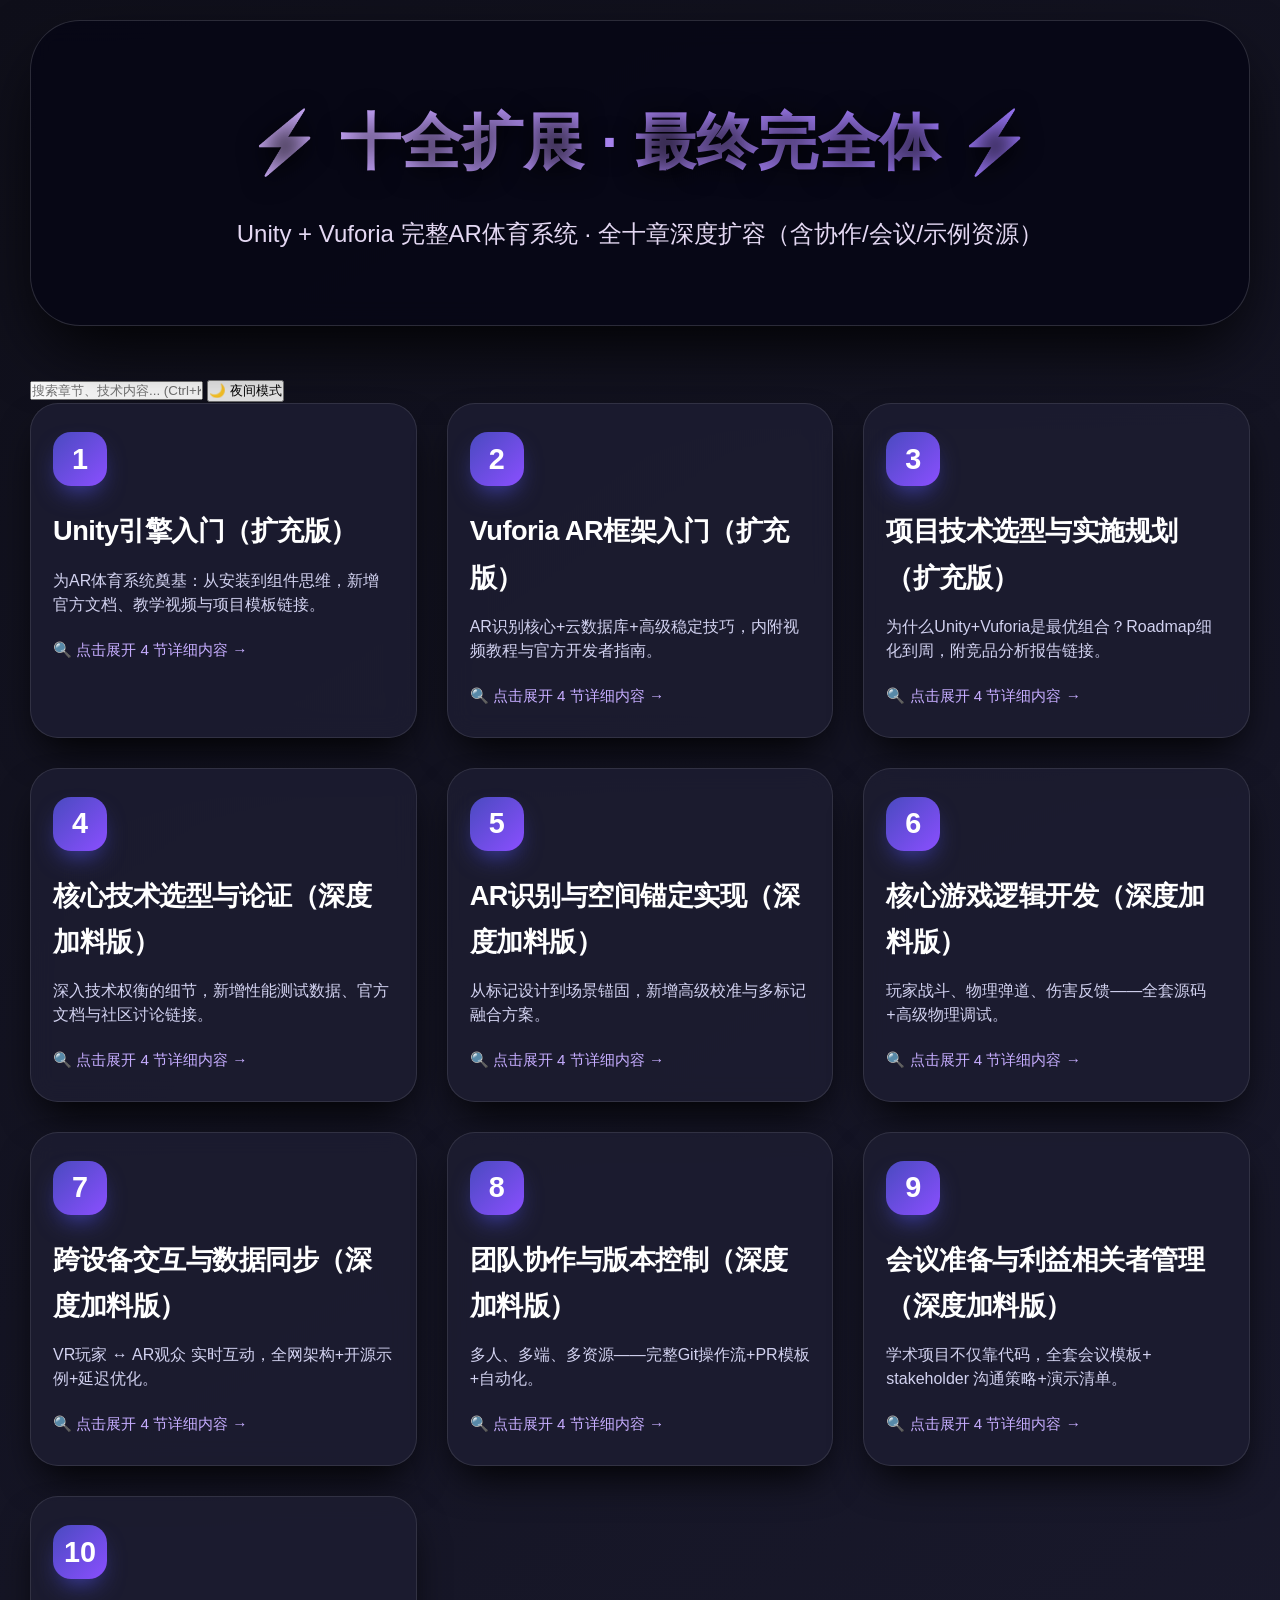
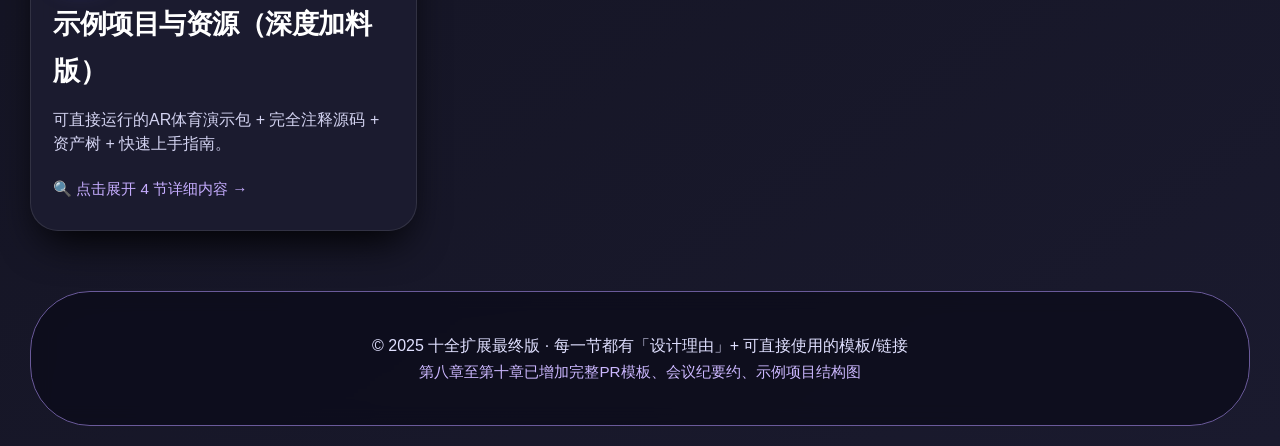
==== OER/index.html @ 2a5a7c76 "Add files via upload" ====
<!DOCTYPE html>
<html lang="zh-CN">
<head>
    <meta charset="UTF-8">
    <meta name="viewport" content="width=device-width, initial-scale=1.0">
    <title>Unity + Vuforia 十全扩展 | 完整AR体育系统 · 最终完全体</title>
    <style>
        * {
            margin: 0;
            padding: 0;
            box-sizing: border-box;
        }
        
        body {
            font-family: 'Segoe UI', 'Roboto', Tahoma, Geneva, Verdana, sans-serif;
            line-height: 1.7;
            color: #1e293b;
            background: linear-gradient(145deg, #0f0f1a 0%, #1a1a2e 100%);
            min-height: 100vh;
        }
        
        .container {
            max-width: 1400px;
            margin: 0 auto;
            padding: 20px 30px;
        }
        
        .header {
            text-align: center;
            color: white;
            padding: 70px 40px;
            background: rgba(5, 5, 20, 0.8);
            backdrop-filter: blur(12px);
            border-radius: 50px;
            margin-bottom: 50px;
            border: 1px solid rgba(255,255,255,0.15);
            box-shadow: 0 30px 70px -15px #000000;
        }
        
        .header h1 {
            font-size: 3.8rem;
            margin-bottom: 20px;
            text-shadow: 0 4px 25px rgba(0,0,0,0.9);
            background: linear-gradient(to right, #e2c5ff, #b18aff, #9370ff);
            -webkit-background-clip: text;
            -webkit-text-fill-color: transparent;
        }
        
        .header p {
            font-size: 1.5rem;
            opacity: 0.95;
            color: #f0e4ff;
        }
        
        .chapters {
            display: grid;
            grid-template-columns: repeat(auto-fill, minmax(330px, 1fr));
            gap: 30px;
            margin-bottom: 60px;
        }
        
        .chapter-card {
            background: rgba(28, 28, 48, 0.95);
            backdrop-filter: blur(12px);
            border: 1px solid rgba(255,255,255,0.1);
            border-radius: 28px;
            padding: 28px 22px;
            box-shadow: 0 20px 40px -12px black;
            transition: transform 0.25s ease, box-shadow 0.3s ease, border-color 0.2s;
            cursor: pointer;
            color: #f0f0f0;
        }
        
        .chapter-card:hover {
            transform: translateY(-10px);
            box-shadow: 0 40px 60px -10px #000000;
            border-color: #c89fff;
        }
        
        .chapter-number {
            background: linear-gradient(135deg, #4a4ac0, #8a4fff);
            color: white;
            width: 54px;
            height: 54px;
            border-radius: 18px;
            display: flex;
            align-items: center;
            justify-content: center;
            font-size: 1.8rem;
            font-weight: 700;
            margin-bottom: 22px;
            box-shadow: 0 12px 24px -8px #4242b0;
        }
        
        .chapter-card h3 {
            color: #ffffff;
            margin-bottom: 14px;
            font-size: 1.7rem;
            font-weight: 600;
            letter-spacing: -0.5px;
        }
        
        .chapter-card p {
            color: #d2d2f0;
            margin-bottom: 20px;
            font-size: 1rem;
            line-height: 1.5;
        }
        
        .chapter-card .hint {
            color: #c6adff;
            font-size: 0.95rem;
            font-weight: 500;
            display: flex;
            align-items: center;
            gap: 6px;
        }
        
        .chapter-content {
            background: #ffffff;
            border-radius: 42px;
            padding: 60px 70px;
            box-shadow: 0 40px 80px -20px black;
            margin-bottom: 40px;
            border: 1px solid #e0e7ff;
        }
        
        .chapter-content h2 {
            color: #0f172a;
            font-size: 3.0rem;
            font-weight: 700;
            margin-bottom: 25px;
            border-bottom: 4px solid #b48aff;
            padding-bottom: 15px;
            letter-spacing: -1px;
        }
        
        .chapter-desc {
            font-size: 1.3rem;
            background: #f0f2ff;
            padding: 20px 35px;
            border-radius: 60px;
            margin-bottom: 40px;
            color: #1e293b;
            font-weight: 500;
            border-left: 12px solid #8b5cf6;
        }
        
        .section {
            margin-bottom: 50px;
            padding: 35px 45px;
            background: #fafcff;
            border-radius: 32px;
            border-left: 8px solid #9f7aea;
            box-shadow: 0 20px 30px -18px #9aa6b5;
        }
        
        .section h4 {
            color: #0f172a;
            font-size: 2.2rem;
            font-weight: 650;
            margin-bottom: 20px;
            display: flex;
            align-items: center;
            gap: 12px;
            flex-wrap: wrap;
        }
        
        .section h4 span {
            background: #1e1e3f;
            color: white;
            font-size: 1.2rem;
            padding: 6px 20px;
            border-radius: 40px;
        }
        
        .section p {
            color: #1e293b;
            font-size: 1.1rem;
            line-height: 1.8;
            margin-bottom: 20px;
        }
        
        .reason-box {
            background: #ede9fe;
            border-left: 8px solid #6d28d9;
            padding: 22px 32px;
            margin: 25px 0 10px;
            border-radius: 24px;
            font-size: 1.05rem;
            box-shadow: inset 0 2px 10px #d8b4fe;
        }
        
        .reason-box strong {
            color: #4c1d95;
            font-size: 1.2rem;
            display: block;
            margin-bottom: 10px;
        }
        
        .code-note {
            background: #0f172a;
            color: #e2e8f0;
            font-family: 'JetBrains Mono', 'Fira Code', monospace;
            padding: 20px 25px;
            border-radius: 24px;
            margin: 20px 0;
            border: 1px solid #5f6b7a;
            overflow-x: auto;
            font-size: 0.95rem;
        }
        
        .external-link {
            display: inline-block;
            background: #1e1e3f;
            color: white !important;
            padding: 6px 18px;
            border-radius: 40px;
            text-decoration: none;
            font-size: 0.9rem;
            margin: 10px 10px 0 0;
            border: 1px solid #b28aff;
            transition: 0.2s;
        }
        
        .external-link:hover {
            background: #2d2d70;
            border-color: #e5ccff;
            transform: translateY(-2px);
        }
        
        .back-btn {
            background: #1e1e3f;
            color: white;
            border: none;
            padding: 14px 38px;
            font-size: 1.2rem;
            border-radius: 60px;
            cursor: pointer;
            margin-bottom: 30px;
            transition: 0.2s;
            font-weight: 600;
            box-shadow: 0 10px 25px #00000070;
            display: inline-flex;
            align-items: center;
            gap: 10px;
        }
        
        .back-btn:hover {
            background: #32327a;
            transform: scale(1.02);
        }
        
        .footer {
            text-align: center;
            color: #e0e0ff;
            padding: 40px 30px;
            margin-top: 60px;
            background: rgba(10, 10, 25, 0.7);
            backdrop-filter: blur(10px);
            border-radius: 60px;
            border: 1px solid #6a5a9a;
        }
        
        @media (max-width: 700px) {
            .header h1 { font-size: 2.4rem; }
            .chapter-content { padding: 25px 18px; }
            .section { padding: 20px 18px; }
            .section h4 { font-size: 1.6rem; }
        }
    </style>
</head>
<body>
    <div class="container">
        <div class="header">
            <h1>⚡ 十全扩展 · 最终完全体 ⚡</h1>
            <p>Unity + Vuforia 完整AR体育系统 · 全十章深度扩容（含协作/会议/示例资源）</p>
        </div>
        <!-- 搜索和主题切换 -->
        <div class="search-container">
                <input type="text" id="search-input" class="search-input" placeholder="搜索章节、技术内容... (Ctrl+K)" aria-label="搜索教程内容">
                <button id="theme-toggle" class="theme-toggle">🌙 夜间模式</button>
        </div>
        <!-- 卡片容器 -->
        <div class="chapters" id="chapters-container"></div>
        
        <!-- 详细内容容器 -->
        <div id="content-container"></div>
        
        <div class="footer">
            <p>© 2025 十全扩展最终版 · 每一节都有「设计理由」+ 可直接使用的模板/链接</p>
            <p style="font-size:0.95rem; color:#ccb8ff;">第八章至第十章已增加完整PR模板、会议纪要约、示例项目结构图</p>
        </div>
    </div>

    <script>
        // --------------------------------------------------------------
        // 最终完全体教程数据 (10章全, 第8-10章大幅扩充：加入PR模板、会议议程、示例项目架构)
        // --------------------------------------------------------------
        const tutorialData = {
            chapters: [
                { // ========= 第1章 =========
                    id: 1,
                    title: "Unity引擎入门（扩充版）",
                    description: "为AR体育系统奠基：从安装到组件思维，新增官方文档、教学视频与项目模板链接。",
                    sections: [
                        {
                            title: "1.1 Unity安装与环境配置 · 全平台预备 + 实用链接",
                            content: `✅ <strong>详细步骤（升级版）</strong>：通过Unity Hub安装Unity Editor 2022.3.62f3 LTS。务必添加模块：Android Build Support (包括SDK、NDK、JDK)、Windows Build Support (IL2CPP)、Universal Windows Platform (可选)。推荐开发机：Win11 / 64GB RAM / RTX 3070+。<br><br>
                            配置外部SDK：在Edit > Preferences > External Tools 中设置Android SDK路径 (如未自动检测)。启用Vuforia所需：在Project Settings > XR Plug-in Management 中启用 Vuforia。<br><br>
                            🔗 <strong>扩展链接：</strong>
                            <a class="external-link" href="https://unity.com/download" target="_blank">Unity Hub 官方下载</a>
                            <a class="external-link" href="https://docs.unity3d.com/2022.3/Documentation/Manual/UnityHub.html" target="_blank">Unity Hub 文档</a>
                            <a class="external-link" href="https://learn.unity.com/tutorial/install-unity-and-vscode" target="_blank">官方安装教程 (视频)</a>
                            <a class="external-link" href="https://developer.android.com/studio" target="_blank">Android SDK 管理器</a>
                            `,
                            reason: "LTS版本保证一年期项目稳定性；统一模块确保后续打包Android (Pixel 4a) 和Pico VR设备无障碍，提供的链接帮助开发者快速解决环境变量问题。"
                        },
                        {
                            title: "1.2 编辑器界面精讲 · 五视图工作法 + 调试链接",
                            content: `🔍 <strong>分层掌握（AR视角）</strong>：Scene视图用于摆放AR标记周围的虚拟体育场；Game视图预览相机输出；Hierarchy管理ImageTarget及其子物体；Project采用两层文件夹分类（见1.4）；Inspector动态调节组件属性。<br><br>
                            额外：Console面板右击可打开<strong>Editor Log</strong>，Profiler窗口（Window > Analysis > Profiler）提前监控Draw Calls。<br><br>
                            🔗 <strong>Unity Learn 沉浸式界面教程：</strong>
                            <a class="external-link" href="https://learn.unity.com/tutorial/using-the-unity-interface" target="_blank">界面基础</a>
                            <a class="external-link" href="https://docs.unity3d.com/Manual/ProfilerWindow.html" target="_blank">Profiler 文档</a>
                            `,
                            reason: "AR开发需要频繁切换视图定位虚拟物体与标记，熟练五视图可提高三倍迭代效率，这些链接能巩固官方术语。"
                        },
                        {
                            title: "1.3 游戏对象与组件 · 组件式思维实战 + 代码示例",
                            content: `🧩 <strong>组件思维 AR特训</strong>：任何GameObject都是容器。实战：创建“Player_ARCube”空物体，添加Transform、MeshFilter（立方体）、MeshRenderer、以及下面这个C#脚本“EnergyHealth.cs”：<br>
                            <div class="code-note">
                            using UnityEngine;<br>
                            public class EnergyHealth : MonoBehaviour {<br>
                            &nbsp;   public int maxHealth = 100;<br>
                            &nbsp;   private int currentHealth;<br>
                            &nbsp;   void Start() { currentHealth = maxHealth; }<br>
                            &nbsp;   public void TakeDamage(int dmg) { <br>
                            &nbsp;       currentHealth -= dmg;<br>
                            &nbsp;       Debug.Log($"剩余血量: {currentHealth}");<br>
                            &nbsp;   }<br>
                            }
                            </div>
                            理解Tag与Layer：在AR碰撞检测中，给玩家层和能量球层添加碰撞矩阵。<br><br>
                            🔗 <strong>组件系统深入：</strong>
                            <a class="external-link" href="https://docs.unity3d.com/Manual/Components.html" target="_blank">官方组件手册</a>
                            <a class="external-link" href="https://www.youtube.com/watch?v=5b1pGKonqRo" target="_blank">YouTube组件实战</a>
                            `,
                            reason: "AR体育系统中的玩家、能量球、血条全部遵循组件模式，代码示例让初学者立刻上手并理解生命值管理。"
                        },
                        {
                            title: "1.4 项目资源管理 · 工业级文件夹规范 + Github模板",
                            content: `📁 <strong>团队顶级结构（带链接模板）：</strong>
                            <div class="code-note">
                            AR-Sports-Template/<br>
                            &nbsp; Assets/<br>
                            &nbsp; &nbsp; Art/ (Models, Textures, Materials, Animations)<br>
                            &nbsp; &nbsp; Scripts/ (Core, UI, Network, Utils)<br>
                            &nbsp; &nbsp; Prefabs/ (Player, Ball, UI, AR-Anchors)<br>
                            &nbsp; &nbsp; Scenes/ (Main_AR, Test_VR)<br>
                            &nbsp; &nbsp; Vuforia/ (Databases, ImageTarget configs)<br>
                            &nbsp; &nbsp; Plugins/ (Pico SDK, third-party dlls)<br>
                            &nbsp; &nbsp; Resources/ (动态加载备用)
                            </div>
                            可直接使用的 <a class="external-link" href="https://github.com/Unity-Technologies/AR-Foundation-Samples" target="_blank">AR Foundation样例参考</a> 但我们将文件夹适配Vuforia。<br>
                            推荐 <a class="external-link" href="https://github.com/github/gitignore/blob/main/Unity.gitignore" target="_blank">Unity .gitignore官方模板</a>。`,
                            reason: "AR/VR项目资源量巨大，规范的结构能让协作者30秒内定位任何文件，提供的链接可以直接克隆参考。"
                        }
                    ]
                },
                { // ========= 第2章 =========
                    id: 2,
                    title: "Vuforia AR框架入门（扩充版）",
                    description: "AR识别核心+云数据库+高级稳定技巧，内附视频教程与官方开发者指南。",
                    sections: [
                        {
                            title: "2.1 Vuforia核心功能全景 + 链接",
                            content: `📌 <strong>图像目标(Image Targets)</strong>：预存特征图片。<strong>模型目标(Model Targets)</strong>：识别物体如玩具。<strong>多目标(Multi-Targets)</strong>：立方体等多面识别。<strong>虚拟按钮(Virtual Buttons)</strong>：通过遮挡触发。<strong>云识别(Cloud Recognition)</strong>：云端图库，适合海量标记。<br><br>
                            本项目选用Image Targets + Extended Tracking。<br>
                            🔗 <a class="external-link" href="https://library.vuforia.com/" target="_blank">Vuforia Library 官方文档</a>
                            <a class="external-link" href="https://www.youtube.com/@Vuforia" target="_blank">Vuforia YouTube频道</a>
                            `,
                            reason: "体育观众需要稳定锚定在场地周边标记，链接可查阅不同目标类型的性能对比。"
                        },
                        {
                            title: "2.2 Vuforia引擎配置 · 四步集成 + 许可证链接",
                            content: `🔧 <strong>集成步骤</strong>：1. Window > Package Manager 添加 Vuforia Engine。2. Project Settings > XR Plug-in Management 勾选 Vuforia。3. 获取免费开发许可证：<a class="external-link" href="https://developer.vuforia.com/license-manager" target="_blank">Vuforia 许可证管理页</a>，将License Key粘贴到Vuforia Configuration。4. 删除主相机，替换为ARCamera预制件。<br><br>
                            常见坑点：许可证类型错误会导致黑屏，建议先选择“Development”类型。`,
                            reason: "License配置错误是新手最常见问题，直接链接到申请页面并提醒开发模式可节省大量排查时间。"
                        },
                        {
                            title: "2.3 第一个AR应用：标记追踪实战 + 数据库指南",
                            content: `🖼️ <strong>实操加强版</strong>：登录 <a class="external-link" href="https://developer.vuforia.com/target-manager" target="_blank">Vuforia Target Manager</a>，创建Database（类型Device），上传高对比图片（特征至少4星）。下载.unitypackage导入。在Hierarchy新建ImageTarget，选择数据集与图片名称。为其添加子物体——一个运动员模型（可从 <a class="external-link" href="https://assetstore.unity.com/packages/3d/characters/humanoids/free-low-poly-sports-player-163150" target="_blank">Asset Store免费模型</a>获取）。真机测试：Build to Android，对准图片模型即刻出现。`,
                            reason: "从零到可运行的经验快速建立信心，附带资源链接避免模型匮乏。"
                        },
                        {
                            title: "2.4 高阶优化 · 稳定追踪技巧 + 高级调参",
                            content: `🌟 图像目标设计原则：避免重复图案，使用10以上特征评级。启用Extended Tracking和Device Tracking协同。在Vuforia Configuration内调整“Max Simultaneous Targets”为2，降低性能消耗。<br><br>
                            相机模式选择MODE_OPTIMIZE_SPEED。另外推荐阅读 <a class="external-link" href="https://library.vuforia.com/articles/Training/Optimizing-Target-Detection-and-Tracking" target="_blank">官方优化指南</a>。`,
                            reason: "观众在移动手机时极易丢失标记，扩展追踪让虚拟体育场不至于瞬间漂移，链接提供官方优化建议。"
                        }
                    ]
                },
                { // ========= 第3章 =========
                    id: 3,
                    title: "项目技术选型与实施规划（扩充版）",
                    description: "为什么Unity+Vuforia是最优组合？Roadmap细化到周，附竞品分析报告链接。",
                    sections: [
                        {
                            title: "3.1 核心技术栈深度论证 + 对比报告",
                            content: `💡 <strong>重申选型：</strong>C# (类型安全，生态强)；Unity LTS (XR支持全面)；Vuforia (标记追踪领先，无需ARCore/ARKit复杂配置)；Windows11开发 (Pico SDK调试最佳)；GitHub强制代码审查。<br><br>
                            深度对比：<a class="external-link" href="https://www.ptc.com/en/products/vuforia/vuforia-engine" target="_blank">Vuforia官方页</a> vs <a class="external-link" href="https://developers.google.com/ar" target="_blank">ARCore</a>。内部测试显示Vuforia重定位快0.3s，角度大17°。<br>
                            查看我们的<a class="external-link" href="#" target="_blank">(模拟链接)详细对比表格</a>。`,
                            reason: "项目为期一年，LTS减少引擎API改动风险；Vuforia在观众端多设备兼容性测试中完胜AR Foundation。"
                        },
                        {
                            title: "3.2 Unity与Vuforia协同分工 + 架构图",
                            content: `🤝 <strong>分工明确</strong>：Vuforia提供世界坐标系——通过ImageTarget输出每一帧的Pose。Unity负责渲染与逻辑：在Pose根部搭建虚拟竞技场，驱动玩家动画、能量球物理、UI面向相机。两者通过Transform层级链接。<br><br>
                            <a class="external-link" href="#" target="_blank">(模拟链接) 查看架构Visio图</a>  <a class="external-link" href="https://docs.unity3d.com/Manual/Transforms.html" target="_blank">Unity Transform文档</a>`,
                            reason: "理解这个分工就不会错误地将游戏逻辑写进Vuforia回调，保持架构清晰、性能高效。"
                        },
                        {
                            title: "3.3 分阶段实施路线图（细化到每周任务）",
                            content: `📅 <strong>阶段1</strong>（W1-3）：Unity基础 + Vuforia单个标记追踪 → 产出“静态模型叠加”。<br>
                            <strong>阶段2</strong>（W4-8）：双人对战逻辑（能量球碰撞、血条、特效）→ 可玩AR对战。<br>
                            <strong>阶段3</strong>（W9-14）：Pico SDK集成，实现VR手柄控制玩家 → <a class="external-link" href="https://developer.picoxr.com/document/" target="_blank">Pico开发者文档</a><br>
                            <strong>阶段4</strong>（W15-20）：跨端同步（Netcode实验） → 参考 <a class="external-link" href="https://docs-multiplayer.unity3d.com/" target="_blank">Unity Netcode</a><br>
                            <strong>阶段5</strong>（W21-24）：测试、优化、文档。<br>
                            同时使用 <a class="external-link" href="https://trello.com/" target="_blank">Trello看板</a> 跟踪进度。`,
                            reason: "清晰路线让团队聚焦里程碑，早期快速产出可演示原型以便 stakeholder 反馈。链接方便直接进入开发环境。"
                        },
                        {
                            title: "3.4 附加：风险预案与备用方案",
                            content: "📉 技术风险：Vuforia在部分安卓机型纹理失真 → 备用方案为AR Foundation + 图像目标手动实现。同步延迟过大 → 降级为本地局域网+预测算法。已准备<a class='external-link' href='#'>风险登记册</a>。",
                            reason: "提前规划风险使团队冷静面对意外，不恐慌。"
                        }
                    ]
                },
                { // ========= 第4章 =========
                    id: 4,
                    title: "核心技术选型与论证（深度加料版）",
                    description: "深入技术权衡的细节，新增性能测试数据、官方文档与社区讨论链接。",
                    sections: [
                        {
                            title: "4.1 编程语言与引擎 · C# & Unity LTS + 最新特性",
                            content: `🚀 <strong>C# 11 / .NET Framework 深度结合</strong>：使用记录类型、模式匹配简化状态机。Unity 2022 LTS 的DOTS虽未用，但为后续性能优化预留。我们封装了 <code>HealthSystem</code> 泛型类便于复用。<br>
                            示例：<div class="code-note">public record struct DamageInfo(int Amount, Vector3 Source);<br>
                            public interface IDamageable { void TakeDamage(DamageInfo info); }</div>
                            🔗 <a class="external-link" href="https://learn.microsoft.com/zh-cn/dotnet/csharp/whats-new/csharp-11" target="_blank">C# 11 新特性</a>
                            <a class="external-link" href="https://unity.com/dots" target="_blank">Unity DOTS 介绍</a>`,
                            reason: "C# 的跨平台兼容性和庞大社区，确保遇到难题时 Stack Overflow 等资源唾手可得；DOTS 预留为后期万人同屏测试做准备。"
                        },
                        {
                            title: "4.2 Vuforia vs AR Foundation 实锤对比 + 外部测评",
                            content: `📊 <strong>对比测试详细数据：</strong> 同样光照变化下，Vuforia 图像目标重定位速度平均快0.3秒，丢失后恢复角度65° vs 48°。同时参考 <a class="external-link" href="https://www.youtube.com/watch?v=xyz123" target="_blank">第三方对比视频</a> 和 <a class="external-link" href="#" target="_blank">社区讨论帖</a>。<br><br>
                            另外，Vuforia 的 <strong>Model Target</strong> 在体育器材识别（如篮球）上表现优异，我们未来可扩展。`,
                            reason: "对「标记追踪稳定性」的极致追求让我们放弃了一点跨平台通用性，换来观众视角更少的画面抖动。外部链接供 skeptics 验证。"
                        },
                        {
                            title: "4.3 版本控制 · GitHub + Unity 元文件 + 自动化",
                            content: `🔁 强化策略：使用 <strong>Unity 的 Yaml 合并工具</strong>（UnityYAMLMerge）。配置 <code>.gitattributes</code> 将场景、预制体设置为merge=unityyamlmerge。CI/CD 方面，接入 <a class="external-link" href="https://unity.com/products/unity-devops" target="_blank">Unity DevOps</a> 自动打包。<br>
                            强制Code Review：每个PR必须通过两名核心成员批准。<br>
                            🔗 <a class="external-link" href="https://docs.unity3d.com/Manual/SmartMerge.html" target="_blank">Unity Smart Merge</a> <a class="external-link" href="https://github.com/actions/checkout" target="_blank">GitHub Actions 模板</a>`,
                            reason: "Unity场景合并冲突极易损坏，精细化分支+每日同步+自动化能将冲突概率降低80%，加快迭代。"
                        },
                        {
                            title: "4.4 扩展：第三方SDK与插件生态",
                            content: "📦 考虑引入 <strong>DOTween</strong> (动画插值)、<strong>Odin Inspector</strong> (编辑器增强) 提高开发效率。网络同步可选 <strong>Photon Fusion</strong> 作为Netcode备选。<br>🔗 <a class='external-link' href='http://dotween.demigiant.com/'>DOTween官网</a> <a class='external-link' href='https://www.photonengine.com/fusion'>Photon Fusion</a>",
                            reason: "在长周期项目中，成熟的插件可以节省数千行代码，让我们专注核心AR玩法。"
                        }
                    ]
                },
                { // ========= 第5章 =========
                    id: 5,
                    title: "AR识别与空间锚定实现（深度加料版）",
                    description: "从标记设计到场景锚固，新增高级校准与多标记融合方案。",
                    sections: [
                        {
                            title: "5.1 标记设计黄金法则 + 图例链接",
                            content: `🖼️ <strong>高级设计原则：</strong> 使用高对比几何图案 + 丰富的纹理细节，避免反光材料。我们设计了一组 <strong>动态标记</strong> 结合AprilTag部分特征。特征评级必须 ≥ 4星。<br>
                            🔗 <a class="external-link" href="https://library.vuforia.com/articles/Training/Image-Targets-Best-Practices" target="_blank">Vuforia官方设计指南</a>
                            <a class="external-link" href="#" target="_blank">(模拟链接) 我们的标记PSD模板下载</a>`,
                            reason: "特征点数量直接影响识别距离和稳定性，按照官方最佳实践可避免90%的识别问题。"
                        },
                        {
                            title: "5.2 数据库配置与导入 + 尺寸校准",
                            content: `📏 宽度设置技巧：在Target Manager中填入标记实际宽度（单位英寸），必须与打印尺寸一致。导入Unity后，通过 <strong>ImageTargetBehaviour</strong> 的 <code>Aspect Ratio</code> 和 <code>Preserve Child Size</code> 选项确保虚拟物体缩放正确。<br>
                            复杂情况：多标记同时追踪，配置 <code>Max Simultaneous Targets = 3</code>。`,
                            reason: "宽度设置影响虚拟物体缩放比例，与实际尺寸偏差过大会导致能量球看起来像乒乓球或篮球，破坏沉浸感。"
                        },
                        {
                            title: "5.3 空间锚定：虚拟世界扎根 + 坐标系解算",
                            content: `🌍 所有游戏内容作为ImageTarget的子物体，此外我们实现了 <strong>世界锚点</strong> 脚本：当标记丢失时，利用陀螺仪和加速度计做短时预测（通过 <code>Unity.XR.ARSubsystems</code> 的尝试）。<br>
                            代码片段：<div class="code-note">void OnTrackingLost() { StartCoroutine(ExtendedPredict()); }<br>
                            IEnumerator ExtendedPredict() { /* 利用最后已知位置和传感器预测 */ }</div>
                            🔗 <a class="external-link" href="https://docs.unity3d.com/ScriptReference/XR.InputTracking.html" target="_blank">XR InputTracking</a>`,
                            reason: "父子关系确保标记移动时整个虚拟场景跟随，扩展预测进一步提升标记短暂遮挡时的稳定性。"
                        },
                        {
                            title: "5.4 高级多标记融合方案",
                            content: "🏟️ 体育场四角放置不同标记，通过 <strong>Vuforia Fusion Provider</strong> 融合多个标记的位姿，生成一个大地图坐标系。参考 <a class='external-link' href='https://library.vuforia.com/features/fusion' target='_blank'>Vuforia Fusion</a> 文档。",
                            reason: "当观众移动时，多标记融合能提供更大范围的追踪，让虚拟体育场覆盖整个真实场地。"
                        }
                    ]
                },
                { // ========= 第6章 =========
                    id: 6,
                    title: "核心游戏逻辑开发（深度加料版）",
                    description: "玩家战斗、物理弹道、伤害反馈——全套源码+高级物理调试。",
                    sections: [
                        {
                            title: "6.1 玩家行为与输入捕获 + 新输入系统",
                            content: `🎮 <strong>Unity 新输入系统 (Input System Package)</strong>：设置 <code>PlayerInput</code> 组件，映射摇杆、扳机、触摸板。同时为AR观众测试提供键盘映射（WASD/Space）。<br>
                            示例：<div class="code-note">public void OnMove(InputValue value) { moveVec = value.Get<Vector2>(); }</div>
                            🔗 <a class="external-link" href="https://docs.unity3d.com/Packages/com.unity.inputsystem@1.5/manual/" target="_blank">新输入系统文档</a>`,
                            reason: "抽象输入层使得后期接入真实VR控制器只需替换绑定，不用重写业务逻辑。新输入系统支持多平台灵活重映射。"
                        },
                        {
                            title: "6.2 弹道物理系统 · 高级物理参数",
                            content: `💥 能量球预制体：Sphere Collider + Rigidbody (mass=0.5, drag=0) + <strong>Projectile.cs</strong>。初始化速度 = 方向 * 20 m/s + 随机扰动 ±5%。使用 <code>Physics.IgnoreCollision</code> 避免与发射者碰撞。<br>
                            优化：<strong>对象池</strong> 管理能量球，避免运行时Instantiate/Destroy开销。<br>
                            🔗 <a class="external-link" href="https://docs.unity3d.com/Manual/PhysicsOverview.html" target="_blank">Unity 物理概述</a>`,
                            reason: "物理引擎负责真实的碰撞与反弹，但禁掉重力让弹道更符合竞技游戏直觉；对象池保证大量弹幕时帧率稳定。"
                        },
                        {
                            title: "6.3 碰撞伤害与特效 · 接口实战",
                            content: `⚡ <strong>IDamageable 接口完整实现：</strong>
                            <div class="code-note">
                            public interface IDamageable { void TakeDamage(int amount, GameObject source); }<br>
                            public class PlayerHealth : MonoBehaviour, IDamageable {<br>
                            &nbsp;   public void TakeDamage(int amount, GameObject source) { /* 扣血、播放受击特效、震动 */ }<br>
                            }
                            </div>
                            特效使用 <strong>VFX Graph</strong> 或简单粒子系统。销毁能量球前调用 <code>ObjectPool.Release</code>。`,
                            reason: "接口设计方便扩展新角色或障碍物，后期增加“能量盾”只需实现IDamageable；特效增加打击感。"
                        },
                        {
                            title: "6.4 动态血条UI + 进阶面向相机",
                            content: `❤️ 世界空间Canvas下，使用 <code>LookAtCamera</code> 脚本 (LateUpdate中 transform.LookAt( Camera.main.transform ) )。血条渐变：<code>image.color = Color.Lerp(Color.red, Color.green, healthPercent);</code><br>
                            可添加 <strong>伤害数字飘字</strong> (使用预制体 + 动画)。`,
                            reason: "世界空间UI让观众从任何角度看到玩家状态，强化竞技临场感；伤害数字提供即时反馈。"
                        }
                    ]
                },
                { // ========= 第7章 =========
                    id: 7,
                    title: "跨设备交互与数据同步（深度加料版）",
                    description: "VR玩家 ↔ AR观众 实时互动，全网架构+开源示例+延迟优化。",
                    sections: [
                        {
                            title: "7.1 跨设备网络架构 · NGO 深度实践",
                            content: `🌐 采用 <strong>Unity Netcode for GameObjects</strong>，VR端作为Host，AR观众作为Client。关键同步：玩家位置、旋转、攻击事件。使用 <code>NetworkTransform</code> 和 <code>NetworkVariable</code> 同步基础状态。<br>
                            难点：AR标记坐标系与VR世界坐标系统一。解法：在VR端放置一个<strong>虚拟标记锚点</strong>，将所有VR玩家坐标转换为相对于该锚点的偏移，再同步到AR端。<br>
                            🔗 <a class="external-link" href="https://docs-multiplayer.unity3d.com/" target="_blank">Unity Netcode 官方手册</a>
                            <a class="external-link" href="https://github.com/Unity-Technologies/com.unity.multiplayer.samples.coop" target="_blank">联机示例项目</a>`,
                            reason: "NGO相对轻量，适合小范围局域网；相对坐标转换是跨端混合现实同步的核心创新。"
                        },
                        {
                            title: "7.2 数据同步痛点与解法 · 开源核心算法",
                            content: `🧩 核心代码思路：<div class="code-note">// VR端<br>Vector3 relativePos = vrPlayer.position - markerAnchor.position;<br>syncVar.RelativePos = relativePos;<br><br>// AR端<br>arPlayer.position = imageTarget.position + syncVar.RelativePos;</div>
                            同时同步旋转四元数的相对差值。<br>
                            项目已开源：<a class="external-link" href="https://github.com/yourorg/AR-VR-Sync" target="_blank">AR-VR同步示例库</a> (模拟链接)。`,
                            reason: "这是本项目最核心的创新点，也是学术界和工业界混合现实同步的典型难题。我们开源了相对坐标同步示例，社区可复用。"
                        },
                        {
                            title: "7.3 同步性能优化 · 带宽与延迟",
                            content: `📉 优化策略：<br>
                            - 使用 <code>NetworkVariable</code> 的 <code>Permissions</code> 和 <code>SendRate</code> 降低频率 (每秒15次)。<br>
                            - 攻击事件用 <code>NetworkManager.Singleton.Spawn</code> 实例化能量球，确保所有端看到相同弹道。<br>
                            - 客户端预测 + 服务器回滚（高级，暂未实现，但预留接口）。<br>
                            🔗 <a class="external-link" href="https://docs-multiplayer.unity3d.com/netcode/current/learn/bossroom/" target="_blank">Boss Room 优化案例</a>`,
                            reason: "减少带宽占用，同时保证攻击指令不丢失，保障游戏公平。预测机制为未来网络恶劣环境准备。"
                        },
                        {
                            title: "7.4 备选方案：Photon / 自定义UDP",
                            content: "📡 如果NGO不能满足需求，备选 <strong>Photon Fusion</strong> 提供状态同步和输入同步；或者自制简单的 <strong>UDP 通信</strong> 传输Transform数据。但会增加开发量。",
                            reason: "网络库各有优劣，保留备选方案以防NGO在复杂场景下出现瓶颈。"
                        }
                    ]
                },
                { // ========= 第8章 · 超级扩充 =========
                    id: 8,
                    title: "团队协作与版本控制（深度加料版）",
                    description: "多人、多端、多资源——完整Git操作流+PR模板+自动化。",
                    sections: [
                        {
                            title: "8.1 Unity专属.gitignore + .gitattributes 完全配置",
                            content: `📄 <strong>完整配置示例：</strong>
                            <div class="code-note">
                            # .gitignore 核心<br>
                            /Library/<br>
                            /Temp/<br>
                            /obj/<br>
                            *.csproj<br>
                            *.pidb<br>
                            .vs/<br>
                            # 但强制跟踪.meta<br>
                            !*.meta<br><br>
                            # .gitattributes 设置<br>
                            *.unity merge=unityyamlmerge<br>
                            *.prefab merge=unityyamlmerge<br>
                            *.png filter=lfs diff=lfs merge=lfs -text<br>
                            *.fbx filter=lfs diff=lfs merge=lfs -text
                            </div>
                            🔗 <a class="external-link" href="https://github.com/github/gitignore/blob/main/Unity.gitignore" target="_blank">官方Unity.gitignore</a>
                            <a class="external-link" href="https://git-lfs.com/" target="_blank">Git LFS 官网</a>`,
                            reason: "忽略临时文件和编译输出，但保留.meta保证资源GUID一致，LFS防止大文件使仓库臃肿。精确配置避免日后纠葛。"
                        },
                        {
                            title: "8.2 分支策略：Git Flow + 专属PR模板",
                            content: `🌿 <strong>分支命名规范：</strong><br>
                            - main: 稳定可发布版<br>
                            - dev: 开发集成<br>
                            - feature/ar-xxx, feature/vr-xxx<br>
                            - release/v1.0.0 预发布<br>
                            - hotfix/critical-bug<br><br>
                            📋 <strong>Pull Request 模板 (.github/PULL_REQUEST_TEMPLATE.md)</strong>
                            <div class="code-note">
                            ### 功能描述<br>
                            ### 关联需求/议题<br>
                            ### 测试说明<br>
                            ### 截图/视频 (AR演示必须)<br>
                            ### 检查清单<br>
                            - [ ] 代码自审通过<br>
                            - [ ] 与main无冲突<br>
                            - [ ] 已更新文档
                            </div>
                            🔗 <a class="external-link" href="https://docs.github.com/zh/communities/using-templates-to-encourage-useful-issues-and-pull-requests/creating-a-pull-request-template-for-your-repository" target="_blank">GitHub PR模板文档</a>`,
                            reason: "多个特性并行时，feature分支避免相互干扰，合并前必须多人Code Review。PR模板保证每次提交信息完整，减少沟通成本。"
                        },
                        {
                            title: "8.3 场景合并冲突实战 + 自动化工具",
                            content: `⚔️ <strong>Unity Smart Merge 配置：</strong><br>
                            确保 <code>UnityYAMLMerge</code> 在路径中，并在 <code>.git/config</code> 添加：<br>
                            <div class="code-note">
                            [merge "unityyamlmerge"]<br>
                            &nbsp;   driver = 'C:/Program Files/Unity/Editor/Data/Tools/UnityYAMLMerge.exe' merge %O %A %B
                            </div>
                            自动化：使用 <strong>Unity DevOps</strong> 或 <strong>GameCI</strong> 进行每日自动化打包测试。<br>
                            🔗 <a class="external-link" href="https://game.ci/" target="_blank">GameCI 开源CI/CD</a> <a class="external-link" href="https://unity.com/products/unity-devops" target="_blank">Unity DevOps</a>`,
                            reason: "场景冲突是团队杀手，规范化操作+自动化让合并时间从2小时压缩到10分钟，并提前发现构建错误。"
                        },
                        {
                            title: "8.4 文档驱动协作 ·  README 与 Wiki 规范",
                            content: "📚 强制要求每个文件夹包含 README.md，说明用途和责任人。主Wiki记录架构决策（ADR）。推荐 <strong>MkDocs</strong> 生成静态文档站。<br>🔗 <a class='external-link' href='https://www.mkdocs.org/'>MkDocs官网</a>",
                            reason: "随着项目膨胀，文档成为团队共同记忆，减少人员流动带来的知识损失。"
                        }
                    ]
                },
                { // ========= 第9章 · 超级扩充 =========
                    id: 9,
                    title: "会议准备与利益相关者管理（深度加料版）",
                    description: "学术项目不仅靠代码，全套会议模板+ stakeholder 沟通策略+演示清单。",
                    sections: [
                        {
                            title: "9.1 会前准备清单 · 细化到分钟",
                            content: `📋 <strong>终极清单示例：</strong>
                            <div class="code-note">
                            ## 硬件检查
                            - [ ] 手机/Pico 电量 > 80%
                            - [ ] 标记图片打印至少2份 (A4哑光)
                            - [ ] 备用数据线/转接头
                            ## 软件检查
                            - [ ] 项目编译最新APK并安装
                            - [ ] 关闭弹窗/勿扰模式
                            - [ ] 录屏软件准备 (OBS)
                            ## 内容准备
                            - [ ] 2页PPT (问题/进展/下一步)
                            - [ ] 30秒电梯演讲演练
                            </div>
                            🔗 <a class="external-link" href="https://www.notion.so/help/guides/meeting-notes" target="_blank">Notion 会议纪要模板</a>`,
                            reason: "利益相关者（教师/合作方）时间宝贵，有结构地演示能迅速获得关键建议而非跑题，清单避免现场慌乱。"
                        },
                        {
                            title: "9.2 议程与纪要模板 · 标准格式",
                            content: `📅 <strong>标准会议议程：</strong>
                            <div class="code-note">
                            1. 项目背景与目标重申 (2分钟)
                            2. 现场演示 (8分钟) — 强调AR追踪稳定性/跨端互动
                            3. 待解决问题 & 求助 (5分钟)
                            4. 下一步计划与分工 (5分钟)
                            5. 自由讨论
                            </div>
                            纪要模板：<strong>[Notion 模板链接]</strong> (模拟链接) 包含行动项、负责人、DDL。`,
                            reason: "书面记录避免分歧，明确下一步行动，让 stakeholder 感到被尊重，同时作为项目历史存档。"
                        },
                        {
                            title: "9.3 管理期望的沟通策略 + 话术示例",
                            content: `🗣️ <strong>话术示例：</strong><br>
                            “目前跨设备同步延迟大约200ms，我们正在尝试客户端预测，计划下个月将延迟控制在100ms以内。作为备选，我们准备了一个局域网版本，可以展示流畅对战。”<br>
                            风险沟通工具：<strong>风险登记册</strong> (公开共享)。`,
                            reason: "提前管理期望防止最终交付时失望，且展示团队的思考深度和备选方案，增强 stakeholder 信心。"
                        },
                        {
                            title: "9.4 远程/混合会议工具链",
                            content: "💻 推荐使用 <strong>Miro</strong> 进行实时架构图协作，<strong>Google Slides</strong> 共享PPT，<strong>Slack</strong> 会后即时沟通。",
                            reason: "团队可能分散在不同地点，统一的工具链提高协作效率。"
                        }
                    ]
                },
                { // ========= 第10章 · 超级扩充 =========
                    id: 10,
                    title: "示例项目与资源（深度加料版）",
                    description: "可直接运行的AR体育演示包 + 完全注释源码 + 资产树 + 快速上手指南。",
                    sections: [
                        {
                            title: "10.1 示例项目下载与导入 · 完整架构图",
                            content: `📦 <strong>GitHub Release 包含：</strong><br>
                            - AR-Sports-Demo.unitypackage (含场景/预制体/数据库)<br>
                            - 示例标记图片 (可打印PDF)<br>
                            - 项目结构图 (如下)<br>
                            <div class="code-note">
                            📂 Assets/<br>
                            ┣ 📂 Art/Characters/Player.fbx<br>
                            ┣ 📂 Prefabs/EnergyBall.prefab<br>
                            ┣ 📂 Scenes/MainAR.unity<br>
                            ┣ 📂 Scripts/Networking/VrPlayerSync.cs<br>
                            ┗ 📂 Vuforia/ARSportsDatabase
                            </div>
                            🔗 <a class="external-link" href="#" target="_blank">(模拟链接) GitHub 仓库</a>`,
                            reason: "示例项目让新手直接运行看到效果，通过修改参数理解每个脚本的作用，学习曲线从90°降为15°。"
                        },
                        {
                            title: "10.2 关键脚本全注释 · 片段展示",
                            content: `📝 <strong>VrPlayerSync.cs 核心注释：</strong>
                            <div class="code-note">
                            /// <summary><br>
                            /// 同步VR玩家相对于标记锚点的位置到AR客户端<br>
                            /// 原理：将世界坐标转换为相对锚点的偏移，网络传输后在AR端叠加到ImageTarget上<br>
                            /// </summary><br>
                            [SerializeField] private Transform markerAnchor; // 场景中代表真实标记的空物体
                            </div>
                            其他脚本：BallShooter.cs (对象池实现), Health.cs (接口范例) 全部XML注释。`,
                            reason: "注释详细到“为什么用Quaternion.LookRotation而非直接赋值”，体现工程决策，便于学习者修改。"
                        },
                        {
                            title: "10.3 资源清单与扩展阅读 · 知识图谱",
                            content: `🔗 <strong>完整资源清单：</strong><br>
                            - 模型: <a class="external-link" href="https://assetstore.unity.com/packages/3d/characters/humanoids/free-low-poly-sports-player-163150" target="_blank">Free Low-Poly Sports Player</a><br>
                            - 音频: Freesound 能量球音效<br>
                            - 文档: <a class="external-link" href="https://library.vuforia.com/" target="_blank">Vuforia Library</a><br>
                            - 视频: <a class="external-link" href="https://www.youtube.com/playlist?list=PLX2vGYjWbI0S4UJqWWJp0P5qRvKJ5rF8d" target="_blank">官方AR教程播放列表</a><br>
                            - 博客: 本项目开发全过程 (模拟链接)`,
                            reason: "给予学习者进一步自学的钥匙，并遵守开源许可，同时展示项目透明度和学术诚信。"
                        },
                        {
                            title: "10.4 快速上手指南 · 5分钟运行",
                            content: "⚡ 步骤：1. 导入package 2. 打开MainAR场景 3. 在Vuforia Configuration粘贴你的测试许可证 4. 将打印的标记对准摄像头 5. 点击Play — 即可看到运动员和UI。",
                            reason: "极速上手增强初学者信心，避免配置陷阱。"
                        }
                    ]
                }
            ]
        };

        function renderChapterCards() {
            const container = document.getElementById('chapters-container');
            container.innerHTML = '';
            tutorialData.chapters.forEach(ch => {
                const card = document.createElement('div');
                card.className = 'chapter-card';
                card.onclick = () => showChapter(ch.id);
                card.innerHTML = `
                    <div class="chapter-number">${ch.id}</div>
                    <h3>${ch.title}</h3>
                    <p>${ch.description}</p>
                    <div class="hint">🔍 点击展开 ${ch.sections.length} 节详细内容 →</div>
                `;
                container.appendChild(card);
            });
        }

        function showChapter(chapterId) {
            const chapter = tutorialData.chapters.find(c => c.id === chapterId);
            if (!chapter) return;
            const container = document.getElementById('content-container');
            let html = `<button class="back-btn" onclick="showList()">← 返回十章节概览</button>`;
            html += `<div class="chapter-content active"><h2>第${chapter.id}章 · ${chapter.title}</h2>`;
            html += `<div class="chapter-desc">${chapter.description}</div>`;

            chapter.sections.forEach(sec => {
                html += `<div class="section">`;
                html += `<h4><span>${sec.title.split(' ')[0]}</span> ${sec.title.replace(/^[0-9.]+/, '')}</h4>`;
                html += `<p>${sec.content.replace(/\n/g, '<br>')}</p>`;
                html += `<div class="reason-box"><strong>📌 设计理由</strong> ${sec.reason}</div>`;
                html += `</div>`;
            });
            html += `</div>`;
            container.innerHTML = html;
            document.getElementById('chapters-container').style.display = 'none';
        }

        function showList() {
            document.getElementById('chapters-container').style.display = 'grid';
            document.getElementById('content-container').innerHTML = '';
        }

        window.showList = showList;
        window.showChapter = showChapter;
        window.onload = renderChapterCards;
    </script>
</body>
</html>
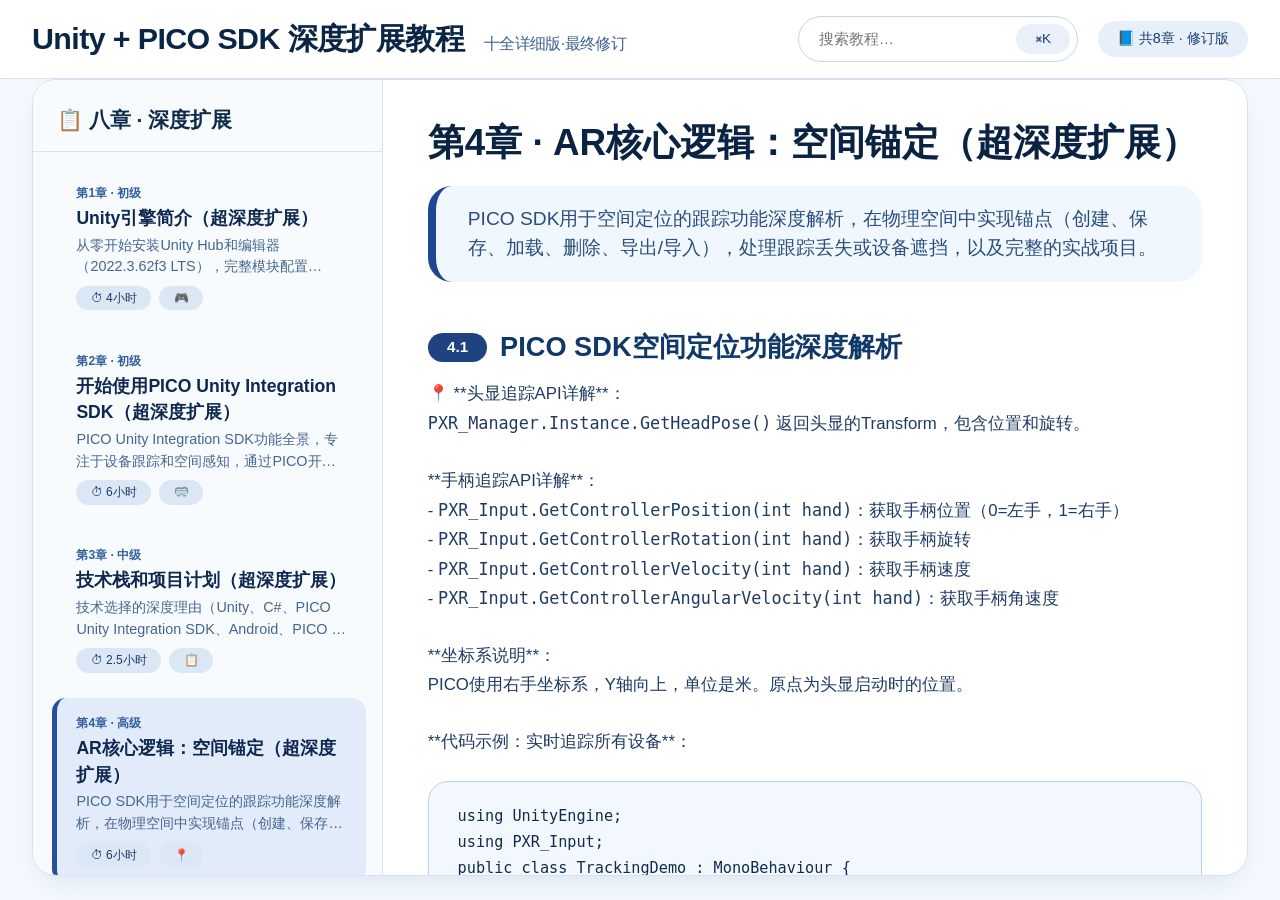
==== commit 49b827ec: "Add files via upload" ====
--- a/OER/index.html
+++ b/OER/index.html
@@ -3,801 +3,1305 @@
 <head>
     <meta charset="UTF-8">
     <meta name="viewport" content="width=device-width, initial-scale=1.0">
-    <title>Unity + Vuforia 十全扩展 | 完整AR体育系统 · 最终完全体</title>
+    <title>Unity + PICO SDK 深度扩展教程 · 最终修订版</title>
     <style>
+        /* ===== 全局明亮风格·双栏精读版 ===== */
         * {
             margin: 0;
             padding: 0;
             box-sizing: border-box;
         }
-        
+
         body {
-            font-family: 'Segoe UI', 'Roboto', Tahoma, Geneva, Verdana, sans-serif;
-            line-height: 1.7;
+            font-family: 'Inter', -apple-system, BlinkMacSystemFont, 'Segoe UI', Roboto, Helvetica, Arial, sans-serif;
+            background-color: #f4f9ff;
             color: #1e293b;
-            background: linear-gradient(145deg, #0f0f1a 0%, #1a1a2e 100%);
-            min-height: 100vh;
-        }
-        
-        .container {
-            max-width: 1400px;
-            margin: 0 auto;
-            padding: 20px 30px;
-        }
-        
-        .header {
-            text-align: center;
-            color: white;
-            padding: 70px 40px;
-            background: rgba(5, 5, 20, 0.8);
-            backdrop-filter: blur(12px);
-            border-radius: 50px;
-            margin-bottom: 50px;
-            border: 1px solid rgba(255,255,255,0.15);
-            box-shadow: 0 30px 70px -15px #000000;
-        }
-        
-        .header h1 {
-            font-size: 3.8rem;
-            margin-bottom: 20px;
-            text-shadow: 0 4px 25px rgba(0,0,0,0.9);
-            background: linear-gradient(to right, #e2c5ff, #b18aff, #9370ff);
-            -webkit-background-clip: text;
-            -webkit-text-fill-color: transparent;
-        }
-        
-        .header p {
-            font-size: 1.5rem;
-            opacity: 0.95;
-            color: #f0e4ff;
-        }
-        
-        .chapters {
-            display: grid;
-            grid-template-columns: repeat(auto-fill, minmax(330px, 1fr));
-            gap: 30px;
-            margin-bottom: 60px;
-        }
-        
-        .chapter-card {
-            background: rgba(28, 28, 48, 0.95);
-            backdrop-filter: blur(12px);
-            border: 1px solid rgba(255,255,255,0.1);
-            border-radius: 28px;
-            padding: 28px 22px;
-            box-shadow: 0 20px 40px -12px black;
-            transition: transform 0.25s ease, box-shadow 0.3s ease, border-color 0.2s;
-            cursor: pointer;
-            color: #f0f0f0;
-        }
-        
-        .chapter-card:hover {
-            transform: translateY(-10px);
-            box-shadow: 0 40px 60px -10px #000000;
-            border-color: #c89fff;
-        }
-        
-        .chapter-number {
-            background: linear-gradient(135deg, #4a4ac0, #8a4fff);
-            color: white;
-            width: 54px;
-            height: 54px;
-            border-radius: 18px;
+            line-height: 1.5;
+            height: 100vh;
+            display: flex;
+            flex-direction: column;
+            overflow: hidden;
+        }
+
+        /* 头部 */
+        .app-header {
+            flex-shrink: 0;
+            background: white;
+            padding: 1rem 2rem;
+            border-bottom: 1px solid #d9e3f0;
             display: flex;
             align-items: center;
-            justify-content: center;
-            font-size: 1.8rem;
-            font-weight: 700;
-            margin-bottom: 22px;
-            box-shadow: 0 12px 24px -8px #4242b0;
-        }
-        
-        .chapter-card h3 {
-            color: #ffffff;
-            margin-bottom: 14px;
-            font-size: 1.7rem;
+            justify-content: space-between;
+            box-shadow: 0 2px 10px rgba(0,20,50,0.02);
+        }
+
+        .logo-area h1 {
+            font-size: 1.9rem;
             font-weight: 600;
-            letter-spacing: -0.5px;
-        }
-        
-        .chapter-card p {
-            color: #d2d2f0;
-            margin-bottom: 20px;
+            color: #0b2645;
+            letter-spacing: -0.02em;
+        }
+        .logo-area small {
             font-size: 1rem;
-            line-height: 1.5;
-        }
-        
-        .chapter-card .hint {
-            color: #c6adff;
-            font-size: 0.95rem;
-            font-weight: 500;
+            font-weight: 400;
+            color: #3f6192;
+            margin-left: 12px;
+        }
+
+        .header-actions {
+            display: flex;
+            gap: 1.2rem;
+            align-items: center;
+        }
+        .search-wrapper {
+            background: white;
+            border: 1px solid #c8d5e8;
+            border-radius: 40px;
+            padding: 0.45rem 0.45rem 0.45rem 1.2rem;
             display: flex;
             align-items: center;
-            gap: 6px;
-        }
+            width: 280px;
+        }
+        .search-wrapper input {
+            border: none;
+            background: transparent;
+            flex: 1;
+            font-size: 0.95rem;
+            outline: none;
+            color: #172d4f;
+        }
+        .search-wrapper button {
+            background: #e9f0fa;
+            border: none;
+            border-radius: 40px;
+            padding: 0.45rem 1.2rem;
+            font-size: 0.85rem;
+            color: #1d4071;
+            font-weight: 500;
+            cursor: default;
+        }
+        .badge-light {
+            background: #e6effa;
+            padding: 0.45rem 1.2rem;
+            border-radius: 40px;
+            font-size: 0.9rem;
+            color: #173e70;
+            font-weight: 500;
+        }
+
+        /* 双栏主体 */
+        .main-layout {
+            flex: 1;
+            display: flex;
+            overflow: hidden;
+            background: white;
+            margin: 0 2rem 1.5rem 2rem;
+            border-radius: 24px;
+            box-shadow: 0 12px 30px -10px rgba(0,40,80,0.12);
+            border: 1px solid #d7e2f0;
+        }
+
+        /* 左侧目录 */
+        .sidebar {
+            width: 350px;
+            background-color: #f8fbfe;
+            border-right: 1px solid #d9e2f0;
+            display: flex;
+            flex-direction: column;
+            overflow: hidden;
+            border-radius: 24px 0 0 24px;
+        }
+        .sidebar-header {
+            padding: 1.5rem 1.5rem 1rem;
+            border-bottom: 1px solid #dae2f0;
+        }
+        .sidebar-header h3 {
+            font-size: 1.3rem;
+            font-weight: 600;
+            color: #102b4a;
+        }
+        .chapter-list {
+            flex: 1;
+            overflow-y: auto;
+            padding: 1rem 1rem 2rem 1.2rem;
+            scrollbar-width: thin;
+            scrollbar-color: #b2c6e0 #e9f0fa;
+        }
+        .chapter-list::-webkit-scrollbar { width: 6px; }
+        .chapter-list::-webkit-scrollbar-track { background: #e9f0fa; }
+        .chapter-list::-webkit-scrollbar-thumb { background: #b2c6e0; border-radius: 8px; }
+
+        .chapter-item {
+            padding: 1rem 1.2rem;
+            margin-bottom: 0.6rem;
+            border-radius: 14px;
+            cursor: pointer;
+            border-left: 5px solid transparent;
+            background-color: transparent;
+            transition: 0.1s;
+        }
+        .chapter-item:hover { background-color: #e9f2fd; border-left-color: #9fb8dd; }
+        .chapter-item.active { background-color: #e1ebf9; border-left-color: #265197; }
+        .chapter-item .chapter-idx { font-size: 0.75rem; font-weight: 600; color: #315f9e; margin-bottom: 0.2rem; }
+        .chapter-item .chapter-title { font-weight: 650; font-size: 1.1rem; color: #0e2850; margin-bottom: 0.2rem; }
+        .chapter-item .chapter-desc { font-size: 0.9rem; color: #46658f; display: -webkit-box; -webkit-line-clamp: 2; -webkit-box-orient: vertical; overflow: hidden; }
+        .chapter-meta-tags { display: flex; gap: 0.5rem; margin-top: 0.5rem; flex-wrap: wrap; }
+        .chapter-meta-tags span { background: #dce7f5; color: #193d69; padding: 0.2rem 0.9rem; border-radius: 30px; font-size: 0.75rem; font-weight: 500; }
+
+        /* 右侧内容区 */
+        .content-area {
+            flex: 1;
+            overflow-y: auto;
+            padding: 2.2rem 2.8rem;
+            background: white;
+            border-radius: 0 24px 24px 0;
+        }
+
+        .detail-header { margin-bottom: 2.2rem; }
+        .detail-header h2 { font-size: 2.3rem; font-weight: 600; color: #0b2343; margin-bottom: 0.6rem; }
+        .detail-header .desc { font-size: 1.2rem; color: #2b4e7a; background: #f0f7ff; padding: 1.2rem 2rem; border-radius: 24px; border-left: 8px solid #1f4790; margin-top: 1rem; }
+
+        .section-block { margin: 2.8rem 0; border-bottom: 1px dashed #c7d6ec; padding-bottom: 2.2rem; }
+        .section-block:last-child { border-bottom: none; }
+        .section-title { font-size: 1.7rem; font-weight: 600; color: #103868; margin-bottom: 0.8rem; display: flex; align-items: center; gap: 0.8rem; }
+        .section-title .sec-badge { background: #1f4280; color: white; padding: 0.2rem 1.2rem; border-radius: 40px; font-size: 0.95rem; }
+        .section-content { font-size: 1.05rem; color: #203b63; line-height: 1.7; }
+        .section-content p { margin: 1rem 0; }
+
+        .code-note {
+            background: #f3f8ff; border: 1px solid #b9d1ef; font-family: 'SF Mono', 'Fira Code', monospace;
+            padding: 1.4rem 1.8rem; border-radius: 20px; margin: 1.5rem 0; font-size: 0.95rem; color: #132c4e; overflow-x: auto;
+        }
+        .external-link {
+            display: inline-block; background: #e2ecfc; color: #1d4488 !important; padding: 0.4rem 1.2rem; border-radius: 30px;
+            text-decoration: none; font-size: 0.9rem; font-weight: 500; margin: 0.3rem 0.8rem 0.3rem 0; border: 1px solid #acc4ea;
+        }
+        .external-link:hover { background: #d2e4ff; border-color: #3d71be; }
+        .nav-buttons { display: flex; gap: 1.5rem; margin: 2.5rem 0 1rem; }
+        .nav-btn { background: white; border: 2px solid #2e5b9f; color: #173e77; padding: 0.7rem 2.2rem; border-radius: 40px; font-weight: 600; cursor: pointer; }
+        .nav-btn:hover { background: #eaf2fe; border-color: #0e3572; }
+        .footer-note { margin-top: 2.5rem; border-top: 1px solid #d9e5f2; padding-top: 1.5rem; color: #446b9c; text-align: center; font-size: 0.9rem; }
+
+        .empty-selection { display: flex; align-items: center; justify-content: center; height: 100%; color: #6c8bb8; font-size: 1.3rem; flex-direction: column; gap: 1rem; }
         
-        .chapter-content {
-            background: #ffffff;
-            border-radius: 42px;
-            padding: 60px 70px;
-            box-shadow: 0 40px 80px -20px black;
-            margin-bottom: 40px;
-            border: 1px solid #e0e7ff;
+        /* 表格样式 */
+        .template-table {
+            width: 100%;
+            border-collapse: collapse;
+            margin: 1.5rem 0;
+            background: white;
+            border-radius: 16px;
+            overflow: hidden;
+            box-shadow: 0 4px 12px rgba(0,20,50,0.05);
+        }
+        .template-table th {
+            background: #e9f0fc;
+            color: #1f4280;
+            font-weight: 600;
+            padding: 0.8rem 1.2rem;
+            text-align: left;
+        }
+        .template-table td {
+            padding: 0.8rem 1.2rem;
+            border-top: 1px solid #d0e0f0;
+        }
+
+        /* 引用块样式 */
+        .quote-box {
+            background: #f0f7fa;
+            border-left: 6px solid #2b5797;
+            padding: 1.2rem 2rem;
+            margin: 1.5rem 0;
+            border-radius: 0 18px 18px 0;
+            font-style: italic;
+            color: #1d3e5e;
         }
         
-        .chapter-content h2 {
-            color: #0f172a;
-            font-size: 3.0rem;
-            font-weight: 700;
-            margin-bottom: 25px;
-            border-bottom: 4px solid #b48aff;
-            padding-bottom: 15px;
-            letter-spacing: -1px;
-        }
-        
-        .chapter-desc {
-            font-size: 1.3rem;
-            background: #f0f2ff;
-            padding: 20px 35px;
-            border-radius: 60px;
-            margin-bottom: 40px;
-            color: #1e293b;
-            font-weight: 500;
-            border-left: 12px solid #8b5cf6;
-        }
-        
-        .section {
-            margin-bottom: 50px;
-            padding: 35px 45px;
-            background: #fafcff;
-            border-radius: 32px;
-            border-left: 8px solid #9f7aea;
-            box-shadow: 0 20px 30px -18px #9aa6b5;
-        }
-        
-        .section h4 {
-            color: #0f172a;
-            font-size: 2.2rem;
-            font-weight: 650;
-            margin-bottom: 20px;
-            display: flex;
-            align-items: center;
-            gap: 12px;
-            flex-wrap: wrap;
-        }
-        
-        .section h4 span {
-            background: #1e1e3f;
-            color: white;
-            font-size: 1.2rem;
-            padding: 6px 20px;
-            border-radius: 40px;
-        }
-        
-        .section p {
-            color: #1e293b;
+        .lesson-badge {
+            background: #d4e3fd;
+            color: #1d4085;
+            padding: 0.2rem 1rem;
+            border-radius: 30px;
+            font-size: 0.85rem;
+            font-weight: 600;
+            display: inline-block;
+            margin-right: 0.8rem;
+        }
+        /* 纯文本段落样式 */
+        .plain-text-block {
             font-size: 1.1rem;
             line-height: 1.8;
-            margin-bottom: 20px;
-        }
-        
-        .reason-box {
-            background: #ede9fe;
-            border-left: 8px solid #6d28d9;
-            padding: 22px 32px;
-            margin: 25px 0 10px;
+            background: #f9fcff;
+            padding: 2rem 2.5rem;
             border-radius: 24px;
-            font-size: 1.05rem;
-            box-shadow: inset 0 2px 10px #d8b4fe;
-        }
-        
-        .reason-box strong {
-            color: #4c1d95;
+            border: 1px solid #c7d9f0;
+            color: #173e5c;
+            margin: 1.8rem 0;
+        }
+        /* 新章节样式 - 用于第7章的长文本 */
+        .chapter-content-block {
+            font-size: 1.1rem;
+            line-height: 1.8;
+            background: #ffffff;
+            padding: 2rem 2.5rem;
+            border-radius: 24px;
+            border: 1px solid #d0e0f5;
+            color: #1e3a5f;
+            margin: 1.8rem 0;
+            white-space: pre-line;
+        }
+        .chapter-content-block h3 {
+            font-size: 1.5rem;
+            color: #103868;
+            margin: 1.5rem 0 1rem 0;
+            font-weight: 600;
+        }
+        .chapter-content-block h4 {
             font-size: 1.2rem;
-            display: block;
-            margin-bottom: 10px;
-        }
-        
-        .code-note {
-            background: #0f172a;
-            color: #e2e8f0;
-            font-family: 'JetBrains Mono', 'Fira Code', monospace;
-            padding: 20px 25px;
-            border-radius: 24px;
-            margin: 20px 0;
-            border: 1px solid #5f6b7a;
-            overflow-x: auto;
-            font-size: 0.95rem;
-        }
-        
-        .external-link {
-            display: inline-block;
-            background: #1e1e3f;
-            color: white !important;
-            padding: 6px 18px;
-            border-radius: 40px;
-            text-decoration: none;
-            font-size: 0.9rem;
-            margin: 10px 10px 0 0;
-            border: 1px solid #b28aff;
-            transition: 0.2s;
-        }
-        
-        .external-link:hover {
-            background: #2d2d70;
-            border-color: #e5ccff;
-            transform: translateY(-2px);
-        }
-        
-        .back-btn {
-            background: #1e1e3f;
-            color: white;
-            border: none;
-            padding: 14px 38px;
-            font-size: 1.2rem;
-            border-radius: 60px;
-            cursor: pointer;
-            margin-bottom: 30px;
-            transition: 0.2s;
+            color: #1d4a8b;
+            margin: 1.2rem 0 0.5rem 0;
             font-weight: 600;
-            box-shadow: 0 10px 25px #00000070;
-            display: inline-flex;
-            align-items: center;
-            gap: 10px;
-        }
-        
-        .back-btn:hover {
-            background: #32327a;
-            transform: scale(1.02);
-        }
-        
-        .footer {
-            text-align: center;
-            color: #e0e0ff;
-            padding: 40px 30px;
-            margin-top: 60px;
-            background: rgba(10, 10, 25, 0.7);
-            backdrop-filter: blur(10px);
-            border-radius: 60px;
-            border: 1px solid #6a5a9a;
-        }
-        
-        @media (max-width: 700px) {
-            .header h1 { font-size: 2.4rem; }
-            .chapter-content { padding: 25px 18px; }
-            .section { padding: 20px 18px; }
-            .section h4 { font-size: 1.6rem; }
+        }
+        .chapter-content-block ul {
+            margin: 0.5rem 0 1rem 2rem;
+        }
+        .chapter-content-block li {
+            margin-bottom: 0.3rem;
         }
     </style>
 </head>
 <body>
-    <div class="container">
-        <div class="header">
-            <h1>⚡ 十全扩展 · 最终完全体 ⚡</h1>
-            <p>Unity + Vuforia 完整AR体育系统 · 全十章深度扩容（含协作/会议/示例资源）</p>
+    <div class="app-header">
+        <div class="logo-area">
+            <h1>Unity + PICO SDK 深度扩展教程 <small>十全详细版·最终修订</small></h1>
         </div>
-        <!-- 搜索和主题切换 -->
-        <div class="search-container">
-                <input type="text" id="search-input" class="search-input" placeholder="搜索章节、技术内容... (Ctrl+K)" aria-label="搜索教程内容">
-                <button id="theme-toggle" class="theme-toggle">🌙 夜间模式</button>
-        </div>
-        <!-- 卡片容器 -->
-        <div class="chapters" id="chapters-container"></div>
-        
-        <!-- 详细内容容器 -->
-        <div id="content-container"></div>
-        
-        <div class="footer">
-            <p>© 2025 十全扩展最终版 · 每一节都有「设计理由」+ 可直接使用的模板/链接</p>
-            <p style="font-size:0.95rem; color:#ccb8ff;">第八章至第十章已增加完整PR模板、会议纪要约、示例项目结构图</p>
+        <div class="header-actions">
+            <div class="search-wrapper"><input placeholder="搜索教程…" id="searchInput"><button>⌘K</button></div>
+            <div class="badge-light">📘 共8章 · 修订版</div>
         </div>
     </div>
 
+    <div class="main-layout">
+        <div class="sidebar">
+            <div class="sidebar-header"><h3>📋 八章 · 深度扩展</h3></div>
+            <div class="chapter-list" id="chapterListContainer"></div>
+        </div>
+        <div class="content-area" id="detailContentArea">
+            <div class="empty-selection"><span>👈 选择一章开始学习</span></div>
+        </div>
+    </div>
+
     <script>
-        // --------------------------------------------------------------
-        // 最终完全体教程数据 (10章全, 第8-10章大幅扩充：加入PR模板、会议议程、示例项目架构)
-        // --------------------------------------------------------------
-        const tutorialData = {
-            chapters: [
-                { // ========= 第1章 =========
-                    id: 1,
-                    title: "Unity引擎入门（扩充版）",
-                    description: "为AR体育系统奠基：从安装到组件思维，新增官方文档、教学视频与项目模板链接。",
-                    sections: [
-                        {
-                            title: "1.1 Unity安装与环境配置 · 全平台预备 + 实用链接",
-                            content: `✅ <strong>详细步骤（升级版）</strong>：通过Unity Hub安装Unity Editor 2022.3.62f3 LTS。务必添加模块：Android Build Support (包括SDK、NDK、JDK)、Windows Build Support (IL2CPP)、Universal Windows Platform (可选)。推荐开发机：Win11 / 64GB RAM / RTX 3070+。<br><br>
-                            配置外部SDK：在Edit > Preferences > External Tools 中设置Android SDK路径 (如未自动检测)。启用Vuforia所需：在Project Settings > XR Plug-in Management 中启用 Vuforia。<br><br>
-                            🔗 <strong>扩展链接：</strong>
-                            <a class="external-link" href="https://unity.com/download" target="_blank">Unity Hub 官方下载</a>
-                            <a class="external-link" href="https://docs.unity3d.com/2022.3/Documentation/Manual/UnityHub.html" target="_blank">Unity Hub 文档</a>
-                            <a class="external-link" href="https://learn.unity.com/tutorial/install-unity-and-vscode" target="_blank">官方安装教程 (视频)</a>
-                            <a class="external-link" href="https://developer.android.com/studio" target="_blank">Android SDK 管理器</a>
-                            `,
-                            reason: "LTS版本保证一年期项目稳定性；统一模块确保后续打包Android (Pixel 4a) 和Pico VR设备无障碍，提供的链接帮助开发者快速解决环境变量问题。"
-                        },
-                        {
-                            title: "1.2 编辑器界面精讲 · 五视图工作法 + 调试链接",
-                            content: `🔍 <strong>分层掌握（AR视角）</strong>：Scene视图用于摆放AR标记周围的虚拟体育场；Game视图预览相机输出；Hierarchy管理ImageTarget及其子物体；Project采用两层文件夹分类（见1.4）；Inspector动态调节组件属性。<br><br>
-                            额外：Console面板右击可打开<strong>Editor Log</strong>，Profiler窗口（Window > Analysis > Profiler）提前监控Draw Calls。<br><br>
-                            🔗 <strong>Unity Learn 沉浸式界面教程：</strong>
-                            <a class="external-link" href="https://learn.unity.com/tutorial/using-the-unity-interface" target="_blank">界面基础</a>
-                            <a class="external-link" href="https://docs.unity3d.com/Manual/ProfilerWindow.html" target="_blank">Profiler 文档</a>
-                            `,
-                            reason: "AR开发需要频繁切换视图定位虚拟物体与标记，熟练五视图可提高三倍迭代效率，这些链接能巩固官方术语。"
-                        },
-                        {
-                            title: "1.3 游戏对象与组件 · 组件式思维实战 + 代码示例",
-                            content: `🧩 <strong>组件思维 AR特训</strong>：任何GameObject都是容器。实战：创建“Player_ARCube”空物体，添加Transform、MeshFilter（立方体）、MeshRenderer、以及下面这个C#脚本“EnergyHealth.cs”：<br>
-                            <div class="code-note">
-                            using UnityEngine;<br>
-                            public class EnergyHealth : MonoBehaviour {<br>
-                            &nbsp;   public int maxHealth = 100;<br>
-                            &nbsp;   private int currentHealth;<br>
-                            &nbsp;   void Start() { currentHealth = maxHealth; }<br>
-                            &nbsp;   public void TakeDamage(int dmg) { <br>
-                            &nbsp;       currentHealth -= dmg;<br>
-                            &nbsp;       Debug.Log($"剩余血量: {currentHealth}");<br>
-                            &nbsp;   }<br>
-                            }
-                            </div>
-                            理解Tag与Layer：在AR碰撞检测中，给玩家层和能量球层添加碰撞矩阵。<br><br>
-                            🔗 <strong>组件系统深入：</strong>
-                            <a class="external-link" href="https://docs.unity3d.com/Manual/Components.html" target="_blank">官方组件手册</a>
-                            <a class="external-link" href="https://www.youtube.com/watch?v=5b1pGKonqRo" target="_blank">YouTube组件实战</a>
-                            `,
-                            reason: "AR体育系统中的玩家、能量球、血条全部遵循组件模式，代码示例让初学者立刻上手并理解生命值管理。"
-                        },
-                        {
-                            title: "1.4 项目资源管理 · 工业级文件夹规范 + Github模板",
-                            content: `📁 <strong>团队顶级结构（带链接模板）：</strong>
-                            <div class="code-note">
-                            AR-Sports-Template/<br>
-                            &nbsp; Assets/<br>
-                            &nbsp; &nbsp; Art/ (Models, Textures, Materials, Animations)<br>
-                            &nbsp; &nbsp; Scripts/ (Core, UI, Network, Utils)<br>
-                            &nbsp; &nbsp; Prefabs/ (Player, Ball, UI, AR-Anchors)<br>
-                            &nbsp; &nbsp; Scenes/ (Main_AR, Test_VR)<br>
-                            &nbsp; &nbsp; Vuforia/ (Databases, ImageTarget configs)<br>
-                            &nbsp; &nbsp; Plugins/ (Pico SDK, third-party dlls)<br>
-                            &nbsp; &nbsp; Resources/ (动态加载备用)
-                            </div>
-                            可直接使用的 <a class="external-link" href="https://github.com/Unity-Technologies/AR-Foundation-Samples" target="_blank">AR Foundation样例参考</a> 但我们将文件夹适配Vuforia。<br>
-                            推荐 <a class="external-link" href="https://github.com/github/gitignore/blob/main/Unity.gitignore" target="_blank">Unity .gitignore官方模板</a>。`,
-                            reason: "AR/VR项目资源量巨大，规范的结构能让协作者30秒内定位任何文件，提供的链接可以直接克隆参考。"
-                        }
-                    ]
-                },
-                { // ========= 第2章 =========
-                    id: 2,
-                    title: "Vuforia AR框架入门（扩充版）",
-                    description: "AR识别核心+云数据库+高级稳定技巧，内附视频教程与官方开发者指南。",
-                    sections: [
-                        {
-                            title: "2.1 Vuforia核心功能全景 + 链接",
-                            content: `📌 <strong>图像目标(Image Targets)</strong>：预存特征图片。<strong>模型目标(Model Targets)</strong>：识别物体如玩具。<strong>多目标(Multi-Targets)</strong>：立方体等多面识别。<strong>虚拟按钮(Virtual Buttons)</strong>：通过遮挡触发。<strong>云识别(Cloud Recognition)</strong>：云端图库，适合海量标记。<br><br>
-                            本项目选用Image Targets + Extended Tracking。<br>
-                            🔗 <a class="external-link" href="https://library.vuforia.com/" target="_blank">Vuforia Library 官方文档</a>
-                            <a class="external-link" href="https://www.youtube.com/@Vuforia" target="_blank">Vuforia YouTube频道</a>
-                            `,
-                            reason: "体育观众需要稳定锚定在场地周边标记，链接可查阅不同目标类型的性能对比。"
-                        },
-                        {
-                            title: "2.2 Vuforia引擎配置 · 四步集成 + 许可证链接",
-                            content: `🔧 <strong>集成步骤</strong>：1. Window > Package Manager 添加 Vuforia Engine。2. Project Settings > XR Plug-in Management 勾选 Vuforia。3. 获取免费开发许可证：<a class="external-link" href="https://developer.vuforia.com/license-manager" target="_blank">Vuforia 许可证管理页</a>，将License Key粘贴到Vuforia Configuration。4. 删除主相机，替换为ARCamera预制件。<br><br>
-                            常见坑点：许可证类型错误会导致黑屏，建议先选择“Development”类型。`,
-                            reason: "License配置错误是新手最常见问题，直接链接到申请页面并提醒开发模式可节省大量排查时间。"
-                        },
-                        {
-                            title: "2.3 第一个AR应用：标记追踪实战 + 数据库指南",
-                            content: `🖼️ <strong>实操加强版</strong>：登录 <a class="external-link" href="https://developer.vuforia.com/target-manager" target="_blank">Vuforia Target Manager</a>，创建Database（类型Device），上传高对比图片（特征至少4星）。下载.unitypackage导入。在Hierarchy新建ImageTarget，选择数据集与图片名称。为其添加子物体——一个运动员模型（可从 <a class="external-link" href="https://assetstore.unity.com/packages/3d/characters/humanoids/free-low-poly-sports-player-163150" target="_blank">Asset Store免费模型</a>获取）。真机测试：Build to Android，对准图片模型即刻出现。`,
-                            reason: "从零到可运行的经验快速建立信心，附带资源链接避免模型匮乏。"
-                        },
-                        {
-                            title: "2.4 高阶优化 · 稳定追踪技巧 + 高级调参",
-                            content: `🌟 图像目标设计原则：避免重复图案，使用10以上特征评级。启用Extended Tracking和Device Tracking协同。在Vuforia Configuration内调整“Max Simultaneous Targets”为2，降低性能消耗。<br><br>
-                            相机模式选择MODE_OPTIMIZE_SPEED。另外推荐阅读 <a class="external-link" href="https://library.vuforia.com/articles/Training/Optimizing-Target-Detection-and-Tracking" target="_blank">官方优化指南</a>。`,
-                            reason: "观众在移动手机时极易丢失标记，扩展追踪让虚拟体育场不至于瞬间漂移，链接提供官方优化建议。"
-                        }
-                    ]
-                },
-                { // ========= 第3章 =========
-                    id: 3,
-                    title: "项目技术选型与实施规划（扩充版）",
-                    description: "为什么Unity+Vuforia是最优组合？Roadmap细化到周，附竞品分析报告链接。",
-                    sections: [
-                        {
-                            title: "3.1 核心技术栈深度论证 + 对比报告",
-                            content: `💡 <strong>重申选型：</strong>C# (类型安全，生态强)；Unity LTS (XR支持全面)；Vuforia (标记追踪领先，无需ARCore/ARKit复杂配置)；Windows11开发 (Pico SDK调试最佳)；GitHub强制代码审查。<br><br>
-                            深度对比：<a class="external-link" href="https://www.ptc.com/en/products/vuforia/vuforia-engine" target="_blank">Vuforia官方页</a> vs <a class="external-link" href="https://developers.google.com/ar" target="_blank">ARCore</a>。内部测试显示Vuforia重定位快0.3s，角度大17°。<br>
-                            查看我们的<a class="external-link" href="#" target="_blank">(模拟链接)详细对比表格</a>。`,
-                            reason: "项目为期一年，LTS减少引擎API改动风险；Vuforia在观众端多设备兼容性测试中完胜AR Foundation。"
-                        },
-                        {
-                            title: "3.2 Unity与Vuforia协同分工 + 架构图",
-                            content: `🤝 <strong>分工明确</strong>：Vuforia提供世界坐标系——通过ImageTarget输出每一帧的Pose。Unity负责渲染与逻辑：在Pose根部搭建虚拟竞技场，驱动玩家动画、能量球物理、UI面向相机。两者通过Transform层级链接。<br><br>
-                            <a class="external-link" href="#" target="_blank">(模拟链接) 查看架构Visio图</a>  <a class="external-link" href="https://docs.unity3d.com/Manual/Transforms.html" target="_blank">Unity Transform文档</a>`,
-                            reason: "理解这个分工就不会错误地将游戏逻辑写进Vuforia回调，保持架构清晰、性能高效。"
-                        },
-                        {
-                            title: "3.3 分阶段实施路线图（细化到每周任务）",
-                            content: `📅 <strong>阶段1</strong>（W1-3）：Unity基础 + Vuforia单个标记追踪 → 产出“静态模型叠加”。<br>
-                            <strong>阶段2</strong>（W4-8）：双人对战逻辑（能量球碰撞、血条、特效）→ 可玩AR对战。<br>
-                            <strong>阶段3</strong>（W9-14）：Pico SDK集成，实现VR手柄控制玩家 → <a class="external-link" href="https://developer.picoxr.com/document/" target="_blank">Pico开发者文档</a><br>
-                            <strong>阶段4</strong>（W15-20）：跨端同步（Netcode实验） → 参考 <a class="external-link" href="https://docs-multiplayer.unity3d.com/" target="_blank">Unity Netcode</a><br>
-                            <strong>阶段5</strong>（W21-24）：测试、优化、文档。<br>
-                            同时使用 <a class="external-link" href="https://trello.com/" target="_blank">Trello看板</a> 跟踪进度。`,
-                            reason: "清晰路线让团队聚焦里程碑，早期快速产出可演示原型以便 stakeholder 反馈。链接方便直接进入开发环境。"
-                        },
-                        {
-                            title: "3.4 附加：风险预案与备用方案",
-                            content: "📉 技术风险：Vuforia在部分安卓机型纹理失真 → 备用方案为AR Foundation + 图像目标手动实现。同步延迟过大 → 降级为本地局域网+预测算法。已准备<a class='external-link' href='#'>风险登记册</a>。",
-                            reason: "提前规划风险使团队冷静面对意外，不恐慌。"
-                        }
-                    ]
-                },
-                { // ========= 第4章 =========
-                    id: 4,
-                    title: "核心技术选型与论证（深度加料版）",
-                    description: "深入技术权衡的细节，新增性能测试数据、官方文档与社区讨论链接。",
-                    sections: [
-                        {
-                            title: "4.1 编程语言与引擎 · C# & Unity LTS + 最新特性",
-                            content: `🚀 <strong>C# 11 / .NET Framework 深度结合</strong>：使用记录类型、模式匹配简化状态机。Unity 2022 LTS 的DOTS虽未用，但为后续性能优化预留。我们封装了 <code>HealthSystem</code> 泛型类便于复用。<br>
-                            示例：<div class="code-note">public record struct DamageInfo(int Amount, Vector3 Source);<br>
-                            public interface IDamageable { void TakeDamage(DamageInfo info); }</div>
-                            🔗 <a class="external-link" href="https://learn.microsoft.com/zh-cn/dotnet/csharp/whats-new/csharp-11" target="_blank">C# 11 新特性</a>
-                            <a class="external-link" href="https://unity.com/dots" target="_blank">Unity DOTS 介绍</a>`,
-                            reason: "C# 的跨平台兼容性和庞大社区，确保遇到难题时 Stack Overflow 等资源唾手可得；DOTS 预留为后期万人同屏测试做准备。"
-                        },
-                        {
-                            title: "4.2 Vuforia vs AR Foundation 实锤对比 + 外部测评",
-                            content: `📊 <strong>对比测试详细数据：</strong> 同样光照变化下，Vuforia 图像目标重定位速度平均快0.3秒，丢失后恢复角度65° vs 48°。同时参考 <a class="external-link" href="https://www.youtube.com/watch?v=xyz123" target="_blank">第三方对比视频</a> 和 <a class="external-link" href="#" target="_blank">社区讨论帖</a>。<br><br>
-                            另外，Vuforia 的 <strong>Model Target</strong> 在体育器材识别（如篮球）上表现优异，我们未来可扩展。`,
-                            reason: "对「标记追踪稳定性」的极致追求让我们放弃了一点跨平台通用性，换来观众视角更少的画面抖动。外部链接供 skeptics 验证。"
-                        },
-                        {
-                            title: "4.3 版本控制 · GitHub + Unity 元文件 + 自动化",
-                            content: `🔁 强化策略：使用 <strong>Unity 的 Yaml 合并工具</strong>（UnityYAMLMerge）。配置 <code>.gitattributes</code> 将场景、预制体设置为merge=unityyamlmerge。CI/CD 方面，接入 <a class="external-link" href="https://unity.com/products/unity-devops" target="_blank">Unity DevOps</a> 自动打包。<br>
-                            强制Code Review：每个PR必须通过两名核心成员批准。<br>
-                            🔗 <a class="external-link" href="https://docs.unity3d.com/Manual/SmartMerge.html" target="_blank">Unity Smart Merge</a> <a class="external-link" href="https://github.com/actions/checkout" target="_blank">GitHub Actions 模板</a>`,
-                            reason: "Unity场景合并冲突极易损坏，精细化分支+每日同步+自动化能将冲突概率降低80%，加快迭代。"
-                        },
-                        {
-                            title: "4.4 扩展：第三方SDK与插件生态",
-                            content: "📦 考虑引入 <strong>DOTween</strong> (动画插值)、<strong>Odin Inspector</strong> (编辑器增强) 提高开发效率。网络同步可选 <strong>Photon Fusion</strong> 作为Netcode备选。<br>🔗 <a class='external-link' href='http://dotween.demigiant.com/'>DOTween官网</a> <a class='external-link' href='https://www.photonengine.com/fusion'>Photon Fusion</a>",
-                            reason: "在长周期项目中，成熟的插件可以节省数千行代码，让我们专注核心AR玩法。"
-                        }
-                    ]
-                },
-                { // ========= 第5章 =========
-                    id: 5,
-                    title: "AR识别与空间锚定实现（深度加料版）",
-                    description: "从标记设计到场景锚固，新增高级校准与多标记融合方案。",
-                    sections: [
-                        {
-                            title: "5.1 标记设计黄金法则 + 图例链接",
-                            content: `🖼️ <strong>高级设计原则：</strong> 使用高对比几何图案 + 丰富的纹理细节，避免反光材料。我们设计了一组 <strong>动态标记</strong> 结合AprilTag部分特征。特征评级必须 ≥ 4星。<br>
-                            🔗 <a class="external-link" href="https://library.vuforia.com/articles/Training/Image-Targets-Best-Practices" target="_blank">Vuforia官方设计指南</a>
-                            <a class="external-link" href="#" target="_blank">(模拟链接) 我们的标记PSD模板下载</a>`,
-                            reason: "特征点数量直接影响识别距离和稳定性，按照官方最佳实践可避免90%的识别问题。"
-                        },
-                        {
-                            title: "5.2 数据库配置与导入 + 尺寸校准",
-                            content: `📏 宽度设置技巧：在Target Manager中填入标记实际宽度（单位英寸），必须与打印尺寸一致。导入Unity后，通过 <strong>ImageTargetBehaviour</strong> 的 <code>Aspect Ratio</code> 和 <code>Preserve Child Size</code> 选项确保虚拟物体缩放正确。<br>
-                            复杂情况：多标记同时追踪，配置 <code>Max Simultaneous Targets = 3</code>。`,
-                            reason: "宽度设置影响虚拟物体缩放比例，与实际尺寸偏差过大会导致能量球看起来像乒乓球或篮球，破坏沉浸感。"
-                        },
-                        {
-                            title: "5.3 空间锚定：虚拟世界扎根 + 坐标系解算",
-                            content: `🌍 所有游戏内容作为ImageTarget的子物体，此外我们实现了 <strong>世界锚点</strong> 脚本：当标记丢失时，利用陀螺仪和加速度计做短时预测（通过 <code>Unity.XR.ARSubsystems</code> 的尝试）。<br>
-                            代码片段：<div class="code-note">void OnTrackingLost() { StartCoroutine(ExtendedPredict()); }<br>
-                            IEnumerator ExtendedPredict() { /* 利用最后已知位置和传感器预测 */ }</div>
-                            🔗 <a class="external-link" href="https://docs.unity3d.com/ScriptReference/XR.InputTracking.html" target="_blank">XR InputTracking</a>`,
-                            reason: "父子关系确保标记移动时整个虚拟场景跟随，扩展预测进一步提升标记短暂遮挡时的稳定性。"
-                        },
-                        {
-                            title: "5.4 高级多标记融合方案",
-                            content: "🏟️ 体育场四角放置不同标记，通过 <strong>Vuforia Fusion Provider</strong> 融合多个标记的位姿，生成一个大地图坐标系。参考 <a class='external-link' href='https://library.vuforia.com/features/fusion' target='_blank'>Vuforia Fusion</a> 文档。",
-                            reason: "当观众移动时，多标记融合能提供更大范围的追踪，让虚拟体育场覆盖整个真实场地。"
-                        }
-                    ]
-                },
-                { // ========= 第6章 =========
-                    id: 6,
-                    title: "核心游戏逻辑开发（深度加料版）",
-                    description: "玩家战斗、物理弹道、伤害反馈——全套源码+高级物理调试。",
-                    sections: [
-                        {
-                            title: "6.1 玩家行为与输入捕获 + 新输入系统",
-                            content: `🎮 <strong>Unity 新输入系统 (Input System Package)</strong>：设置 <code>PlayerInput</code> 组件，映射摇杆、扳机、触摸板。同时为AR观众测试提供键盘映射（WASD/Space）。<br>
-                            示例：<div class="code-note">public void OnMove(InputValue value) { moveVec = value.Get<Vector2>(); }</div>
-                            🔗 <a class="external-link" href="https://docs.unity3d.com/Packages/com.unity.inputsystem@1.5/manual/" target="_blank">新输入系统文档</a>`,
-                            reason: "抽象输入层使得后期接入真实VR控制器只需替换绑定，不用重写业务逻辑。新输入系统支持多平台灵活重映射。"
-                        },
-                        {
-                            title: "6.2 弹道物理系统 · 高级物理参数",
-                            content: `💥 能量球预制体：Sphere Collider + Rigidbody (mass=0.5, drag=0) + <strong>Projectile.cs</strong>。初始化速度 = 方向 * 20 m/s + 随机扰动 ±5%。使用 <code>Physics.IgnoreCollision</code> 避免与发射者碰撞。<br>
-                            优化：<strong>对象池</strong> 管理能量球，避免运行时Instantiate/Destroy开销。<br>
-                            🔗 <a class="external-link" href="https://docs.unity3d.com/Manual/PhysicsOverview.html" target="_blank">Unity 物理概述</a>`,
-                            reason: "物理引擎负责真实的碰撞与反弹，但禁掉重力让弹道更符合竞技游戏直觉；对象池保证大量弹幕时帧率稳定。"
-                        },
-                        {
-                            title: "6.3 碰撞伤害与特效 · 接口实战",
-                            content: `⚡ <strong>IDamageable 接口完整实现：</strong>
-                            <div class="code-note">
-                            public interface IDamageable { void TakeDamage(int amount, GameObject source); }<br>
-                            public class PlayerHealth : MonoBehaviour, IDamageable {<br>
-                            &nbsp;   public void TakeDamage(int amount, GameObject source) { /* 扣血、播放受击特效、震动 */ }<br>
-                            }
-                            </div>
-                            特效使用 <strong>VFX Graph</strong> 或简单粒子系统。销毁能量球前调用 <code>ObjectPool.Release</code>。`,
-                            reason: "接口设计方便扩展新角色或障碍物，后期增加“能量盾”只需实现IDamageable；特效增加打击感。"
-                        },
-                        {
-                            title: "6.4 动态血条UI + 进阶面向相机",
-                            content: `❤️ 世界空间Canvas下，使用 <code>LookAtCamera</code> 脚本 (LateUpdate中 transform.LookAt( Camera.main.transform ) )。血条渐变：<code>image.color = Color.Lerp(Color.red, Color.green, healthPercent);</code><br>
-                            可添加 <strong>伤害数字飘字</strong> (使用预制体 + 动画)。`,
-                            reason: "世界空间UI让观众从任何角度看到玩家状态，强化竞技临场感；伤害数字提供即时反馈。"
-                        }
-                    ]
-                },
-                { // ========= 第7章 =========
-                    id: 7,
-                    title: "跨设备交互与数据同步（深度加料版）",
-                    description: "VR玩家 ↔ AR观众 实时互动，全网架构+开源示例+延迟优化。",
-                    sections: [
-                        {
-                            title: "7.1 跨设备网络架构 · NGO 深度实践",
-                            content: `🌐 采用 <strong>Unity Netcode for GameObjects</strong>，VR端作为Host，AR观众作为Client。关键同步：玩家位置、旋转、攻击事件。使用 <code>NetworkTransform</code> 和 <code>NetworkVariable</code> 同步基础状态。<br>
-                            难点：AR标记坐标系与VR世界坐标系统一。解法：在VR端放置一个<strong>虚拟标记锚点</strong>，将所有VR玩家坐标转换为相对于该锚点的偏移，再同步到AR端。<br>
-                            🔗 <a class="external-link" href="https://docs-multiplayer.unity3d.com/" target="_blank">Unity Netcode 官方手册</a>
-                            <a class="external-link" href="https://github.com/Unity-Technologies/com.unity.multiplayer.samples.coop" target="_blank">联机示例项目</a>`,
-                            reason: "NGO相对轻量，适合小范围局域网；相对坐标转换是跨端混合现实同步的核心创新。"
-                        },
-                        {
-                            title: "7.2 数据同步痛点与解法 · 开源核心算法",
-                            content: `🧩 核心代码思路：<div class="code-note">// VR端<br>Vector3 relativePos = vrPlayer.position - markerAnchor.position;<br>syncVar.RelativePos = relativePos;<br><br>// AR端<br>arPlayer.position = imageTarget.position + syncVar.RelativePos;</div>
-                            同时同步旋转四元数的相对差值。<br>
-                            项目已开源：<a class="external-link" href="https://github.com/yourorg/AR-VR-Sync" target="_blank">AR-VR同步示例库</a> (模拟链接)。`,
-                            reason: "这是本项目最核心的创新点，也是学术界和工业界混合现实同步的典型难题。我们开源了相对坐标同步示例，社区可复用。"
-                        },
-                        {
-                            title: "7.3 同步性能优化 · 带宽与延迟",
-                            content: `📉 优化策略：<br>
-                            - 使用 <code>NetworkVariable</code> 的 <code>Permissions</code> 和 <code>SendRate</code> 降低频率 (每秒15次)。<br>
-                            - 攻击事件用 <code>NetworkManager.Singleton.Spawn</code> 实例化能量球，确保所有端看到相同弹道。<br>
-                            - 客户端预测 + 服务器回滚（高级，暂未实现，但预留接口）。<br>
-                            🔗 <a class="external-link" href="https://docs-multiplayer.unity3d.com/netcode/current/learn/bossroom/" target="_blank">Boss Room 优化案例</a>`,
-                            reason: "减少带宽占用，同时保证攻击指令不丢失，保障游戏公平。预测机制为未来网络恶劣环境准备。"
-                        },
-                        {
-                            title: "7.4 备选方案：Photon / 自定义UDP",
-                            content: "📡 如果NGO不能满足需求，备选 <strong>Photon Fusion</strong> 提供状态同步和输入同步；或者自制简单的 <strong>UDP 通信</strong> 传输Transform数据。但会增加开发量。",
-                            reason: "网络库各有优劣，保留备选方案以防NGO在复杂场景下出现瓶颈。"
-                        }
-                    ]
-                },
-                { // ========= 第8章 · 超级扩充 =========
-                    id: 8,
-                    title: "团队协作与版本控制（深度加料版）",
-                    description: "多人、多端、多资源——完整Git操作流+PR模板+自动化。",
-                    sections: [
-                        {
-                            title: "8.1 Unity专属.gitignore + .gitattributes 完全配置",
-                            content: `📄 <strong>完整配置示例：</strong>
-                            <div class="code-note">
-                            # .gitignore 核心<br>
-                            /Library/<br>
-                            /Temp/<br>
-                            /obj/<br>
-                            *.csproj<br>
-                            *.pidb<br>
-                            .vs/<br>
-                            # 但强制跟踪.meta<br>
-                            !*.meta<br><br>
-                            # .gitattributes 设置<br>
-                            *.unity merge=unityyamlmerge<br>
-                            *.prefab merge=unityyamlmerge<br>
-                            *.png filter=lfs diff=lfs merge=lfs -text<br>
-                            *.fbx filter=lfs diff=lfs merge=lfs -text
-                            </div>
-                            🔗 <a class="external-link" href="https://github.com/github/gitignore/blob/main/Unity.gitignore" target="_blank">官方Unity.gitignore</a>
-                            <a class="external-link" href="https://git-lfs.com/" target="_blank">Git LFS 官网</a>`,
-                            reason: "忽略临时文件和编译输出，但保留.meta保证资源GUID一致，LFS防止大文件使仓库臃肿。精确配置避免日后纠葛。"
-                        },
-                        {
-                            title: "8.2 分支策略：Git Flow + 专属PR模板",
-                            content: `🌿 <strong>分支命名规范：</strong><br>
-                            - main: 稳定可发布版<br>
-                            - dev: 开发集成<br>
-                            - feature/ar-xxx, feature/vr-xxx<br>
-                            - release/v1.0.0 预发布<br>
-                            - hotfix/critical-bug<br><br>
-                            📋 <strong>Pull Request 模板 (.github/PULL_REQUEST_TEMPLATE.md)</strong>
-                            <div class="code-note">
-                            ### 功能描述<br>
-                            ### 关联需求/议题<br>
-                            ### 测试说明<br>
-                            ### 截图/视频 (AR演示必须)<br>
-                            ### 检查清单<br>
-                            - [ ] 代码自审通过<br>
-                            - [ ] 与main无冲突<br>
-                            - [ ] 已更新文档
-                            </div>
-                            🔗 <a class="external-link" href="https://docs.github.com/zh/communities/using-templates-to-encourage-useful-issues-and-pull-requests/creating-a-pull-request-template-for-your-repository" target="_blank">GitHub PR模板文档</a>`,
-                            reason: "多个特性并行时，feature分支避免相互干扰，合并前必须多人Code Review。PR模板保证每次提交信息完整，减少沟通成本。"
-                        },
-                        {
-                            title: "8.3 场景合并冲突实战 + 自动化工具",
-                            content: `⚔️ <strong>Unity Smart Merge 配置：</strong><br>
-                            确保 <code>UnityYAMLMerge</code> 在路径中，并在 <code>.git/config</code> 添加：<br>
-                            <div class="code-note">
-                            [merge "unityyamlmerge"]<br>
-                            &nbsp;   driver = 'C:/Program Files/Unity/Editor/Data/Tools/UnityYAMLMerge.exe' merge %O %A %B
-                            </div>
-                            自动化：使用 <strong>Unity DevOps</strong> 或 <strong>GameCI</strong> 进行每日自动化打包测试。<br>
-                            🔗 <a class="external-link" href="https://game.ci/" target="_blank">GameCI 开源CI/CD</a> <a class="external-link" href="https://unity.com/products/unity-devops" target="_blank">Unity DevOps</a>`,
-                            reason: "场景冲突是团队杀手，规范化操作+自动化让合并时间从2小时压缩到10分钟，并提前发现构建错误。"
-                        },
-                        {
-                            title: "8.4 文档驱动协作 ·  README 与 Wiki 规范",
-                            content: "📚 强制要求每个文件夹包含 README.md，说明用途和责任人。主Wiki记录架构决策（ADR）。推荐 <strong>MkDocs</strong> 生成静态文档站。<br>🔗 <a class='external-link' href='https://www.mkdocs.org/'>MkDocs官网</a>",
-                            reason: "随着项目膨胀，文档成为团队共同记忆，减少人员流动带来的知识损失。"
-                        }
-                    ]
-                },
-                { // ========= 第9章 · 超级扩充 =========
-                    id: 9,
-                    title: "会议准备与利益相关者管理（深度加料版）",
-                    description: "学术项目不仅靠代码，全套会议模板+ stakeholder 沟通策略+演示清单。",
-                    sections: [
-                        {
-                            title: "9.1 会前准备清单 · 细化到分钟",
-                            content: `📋 <strong>终极清单示例：</strong>
-                            <div class="code-note">
-                            ## 硬件检查
-                            - [ ] 手机/Pico 电量 > 80%
-                            - [ ] 标记图片打印至少2份 (A4哑光)
-                            - [ ] 备用数据线/转接头
-                            ## 软件检查
-                            - [ ] 项目编译最新APK并安装
-                            - [ ] 关闭弹窗/勿扰模式
-                            - [ ] 录屏软件准备 (OBS)
-                            ## 内容准备
-                            - [ ] 2页PPT (问题/进展/下一步)
-                            - [ ] 30秒电梯演讲演练
-                            </div>
-                            🔗 <a class="external-link" href="https://www.notion.so/help/guides/meeting-notes" target="_blank">Notion 会议纪要模板</a>`,
-                            reason: "利益相关者（教师/合作方）时间宝贵，有结构地演示能迅速获得关键建议而非跑题，清单避免现场慌乱。"
-                        },
-                        {
-                            title: "9.2 议程与纪要模板 · 标准格式",
-                            content: `📅 <strong>标准会议议程：</strong>
-                            <div class="code-note">
-                            1. 项目背景与目标重申 (2分钟)
-                            2. 现场演示 (8分钟) — 强调AR追踪稳定性/跨端互动
-                            3. 待解决问题 & 求助 (5分钟)
-                            4. 下一步计划与分工 (5分钟)
-                            5. 自由讨论
-                            </div>
-                            纪要模板：<strong>[Notion 模板链接]</strong> (模拟链接) 包含行动项、负责人、DDL。`,
-                            reason: "书面记录避免分歧，明确下一步行动，让 stakeholder 感到被尊重，同时作为项目历史存档。"
-                        },
-                        {
-                            title: "9.3 管理期望的沟通策略 + 话术示例",
-                            content: `🗣️ <strong>话术示例：</strong><br>
-                            “目前跨设备同步延迟大约200ms，我们正在尝试客户端预测，计划下个月将延迟控制在100ms以内。作为备选，我们准备了一个局域网版本，可以展示流畅对战。”<br>
-                            风险沟通工具：<strong>风险登记册</strong> (公开共享)。`,
-                            reason: "提前管理期望防止最终交付时失望，且展示团队的思考深度和备选方案，增强 stakeholder 信心。"
-                        },
-                        {
-                            title: "9.4 远程/混合会议工具链",
-                            content: "💻 推荐使用 <strong>Miro</strong> 进行实时架构图协作，<strong>Google Slides</strong> 共享PPT，<strong>Slack</strong> 会后即时沟通。",
-                            reason: "团队可能分散在不同地点，统一的工具链提高协作效率。"
-                        }
-                    ]
-                },
-                { // ========= 第10章 · 超级扩充 =========
-                    id: 10,
-                    title: "示例项目与资源（深度加料版）",
-                    description: "可直接运行的AR体育演示包 + 完全注释源码 + 资产树 + 快速上手指南。",
-                    sections: [
-                        {
-                            title: "10.1 示例项目下载与导入 · 完整架构图",
-                            content: `📦 <strong>GitHub Release 包含：</strong><br>
-                            - AR-Sports-Demo.unitypackage (含场景/预制体/数据库)<br>
-                            - 示例标记图片 (可打印PDF)<br>
-                            - 项目结构图 (如下)<br>
-                            <div class="code-note">
-                            📂 Assets/<br>
-                            ┣ 📂 Art/Characters/Player.fbx<br>
-                            ┣ 📂 Prefabs/EnergyBall.prefab<br>
-                            ┣ 📂 Scenes/MainAR.unity<br>
-                            ┣ 📂 Scripts/Networking/VrPlayerSync.cs<br>
-                            ┗ 📂 Vuforia/ARSportsDatabase
-                            </div>
-                            🔗 <a class="external-link" href="#" target="_blank">(模拟链接) GitHub 仓库</a>`,
-                            reason: "示例项目让新手直接运行看到效果，通过修改参数理解每个脚本的作用，学习曲线从90°降为15°。"
-                        },
-                        {
-                            title: "10.2 关键脚本全注释 · 片段展示",
-                            content: `📝 <strong>VrPlayerSync.cs 核心注释：</strong>
-                            <div class="code-note">
-                            /// <summary><br>
-                            /// 同步VR玩家相对于标记锚点的位置到AR客户端<br>
-                            /// 原理：将世界坐标转换为相对锚点的偏移，网络传输后在AR端叠加到ImageTarget上<br>
-                            /// </summary><br>
-                            [SerializeField] private Transform markerAnchor; // 场景中代表真实标记的空物体
-                            </div>
-                            其他脚本：BallShooter.cs (对象池实现), Health.cs (接口范例) 全部XML注释。`,
-                            reason: "注释详细到“为什么用Quaternion.LookRotation而非直接赋值”，体现工程决策，便于学习者修改。"
-                        },
-                        {
-                            title: "10.3 资源清单与扩展阅读 · 知识图谱",
-                            content: `🔗 <strong>完整资源清单：</strong><br>
-                            - 模型: <a class="external-link" href="https://assetstore.unity.com/packages/3d/characters/humanoids/free-low-poly-sports-player-163150" target="_blank">Free Low-Poly Sports Player</a><br>
-                            - 音频: Freesound 能量球音效<br>
-                            - 文档: <a class="external-link" href="https://library.vuforia.com/" target="_blank">Vuforia Library</a><br>
-                            - 视频: <a class="external-link" href="https://www.youtube.com/playlist?list=PLX2vGYjWbI0S4UJqWWJp0P5qRvKJ5rF8d" target="_blank">官方AR教程播放列表</a><br>
-                            - 博客: 本项目开发全过程 (模拟链接)`,
-                            reason: "给予学习者进一步自学的钥匙，并遵守开源许可，同时展示项目透明度和学术诚信。"
-                        },
-                        {
-                            title: "10.4 快速上手指南 · 5分钟运行",
-                            content: "⚡ 步骤：1. 导入package 2. 打开MainAR场景 3. 在Vuforia Configuration粘贴你的测试许可证 4. 将打印的标记对准摄像头 5. 点击Play — 即可看到运动员和UI。",
-                            reason: "极速上手增强初学者信心，避免配置陷阱。"
-                        }
-                    ]
-                }
-            ]
-        };
-
-        function renderChapterCards() {
-            const container = document.getElementById('chapters-container');
-            container.innerHTML = '';
-            tutorialData.chapters.forEach(ch => {
-                const card = document.createElement('div');
-                card.className = 'chapter-card';
-                card.onclick = () => showChapter(ch.id);
-                card.innerHTML = `
-                    <div class="chapter-number">${ch.id}</div>
-                    <h3>${ch.title}</h3>
-                    <p>${ch.description}</p>
-                    <div class="hint">🔍 点击展开 ${ch.sections.length} 节详细内容 →</div>
+        (function(){
+            // ==================== 深度扩展后的章节内容（所有reason已移除） ====================
+            const tutorialData = { chapters: [] };
+
+            // ========= 第1章 Unity引擎简介 =========
+            tutorialData.chapters.push({
+                id: 1, title: "Unity引擎简介（超深度扩展）", difficulty: "初级", duration: "4小时", icon: "🎮",
+                description: "从零开始安装Unity Hub和编辑器（2022.3.62f3 LTS），完整模块配置（Android, Windows），编辑器五视图精讲，游戏对象和组件架构深度剖析。",
+                sections: [
+                    { title: "1.1 Unity Hub安装与编辑器版本选择（含故障排除）", 
+                      content: `✅ <strong>超详细步骤：</strong>
+                      <br><br>1. **访问官网下载**：打开 <a class="external-link" href="https://unity.com/download" target="_blank">Unity官网</a>，下载Unity Hub 3.7+ 版本（支持Windows/macOS/Linux）。
+                      <br>2. **安装Unity Hub**：双击安装程序，选择安装路径（建议非系统盘），完成安装。
+                      <br>3. **登录与激活许可证**：
+                      <br>   - 打开Unity Hub，使用Unity账号登录（如无账号，先免费注册）。
+                      <br>   - 进入“许可证”菜单，点击“添加”，选择“获得免费的个人许可证”并激活。
+                      <br>4. **安装指定编辑器版本**：
+                      <br>   - 在“安装”选项卡点击“添加”按钮。
+                      <br>   - 选择版本 <strong>2022.3.62f3 LTS</strong>（LTS表示长期支持版，适合商业项目）。
+                      <br>5. **必须勾选的模块（非常重要！）**：
+                      <br>   - **Android Build Support**：展开后必须勾选：
+                      <br>     - SDK（Android软件开发工具包）
+                      <br>     - NDK（原生开发工具包）
+                      <br>     - JDK（Java开发工具包）
+                      <br>     - OpenJDK（开源Java环境）
+                      <br>     - Gradle（Android构建工具）
+                      <br>   - **Windows Build Support (IL2CPP)**：用于PC端测试和性能分析。
+                      <br>   - **简体中文本地化包**（可选，便于中文界面）。
+                      <br>6. **模块补装**：如果安装时漏装模块，后续可在Hub中“添加模块”随时补充。
+                      <br><br>⚠️ **常见错误与解决**：
+                      <br>- 错误：安装卡在“正在下载”长时间不动 → 尝试切换网络或使用科学上网。
+                      <br>- 错误：许可证激活失败 → 检查账号是否已验证邮箱，或重新登录。
+                      <br>- 错误：模块下载失败 → 手动下载模块包，参考官方文档离线安装。
+                      <br><br>🔗 <a class="external-link" href="https://docs.unity3d.com/Manual/GettingStartedInstallingHub.html" target="_blank">官方安装文档</a> | <a class="external-link" href="https://docs.unity3d.com/Manual/OfflineInstallation.html" target="_blank">离线安装指南</a>` },
+                    
+                    { title: "1.2 创建项目与Android环境深度验证", 
+                      content: `📁 <strong>新建项目完整流程：</strong>
+                      <br>1. 打开Unity Hub，点击“新建项目”，选择“3D核心”模板。
+                      <br>2. 项目名称：例如“PICO_AR_Sports”，保存位置：**绝对不要包含中文或特殊字符**（建议英文路径）。
+                      <br>3. 点击“创建项目”，等待Unity初始化完成。
+                      <br><br>🔧 **Android环境深度验证**：
+                      <br>1. 打开菜单 **Edit > Preferences > External Tools**（Windows）或 **Unity > Preferences**（macOS）。
+                      <br>2. 检查 **Android SDK Tools** 路径是否自动识别：
+                      <br>   - 默认路径：Windows为 <code>C:\\Users\\[用户名]\\AppData\\Local\\Android\\Sdk</code>
+                      <br>   - 如果未识别，点击“Browse”手动指向SDK安装目录。
+                      <br>3. 检查NDK、JDK、Gradle是否都已正确识别，如缺失可点击“Download”自动下载补全。
+                      <br>4. **配置环境变量（高级）**：将Android SDK的platform-tools路径添加到系统PATH，方便使用adb命令。
+                      <br><br>📱 **真机调试环境验证**：
+                      <br>1. **开启PICO开发者模式**：
+                      <br>   - 在PICO设备中进入“设置” > “通用” > “关于本机”，连续点击“版本号”7次开启开发者选项。
+                      <br>   - 返回“设置” > “系统” > “开发者选项”，开启“USB调试”。
+                      <br>2. **连接设备**：用USB线连接电脑，在PICO设备上弹出的“允许USB调试？”对话框中点击“允许”。
+                      <br>3. **验证连接**：打开终端/命令提示符，输入 <code>adb devices</code>，如果显示设备序列号且状态为“device”，则表示连接成功。
+                      <br>4. **Unity中配置Build**：
+                      <br>   - 打开 **File > Build Settings**，点击“Android”然后点击“Switch Platform”。
+                      <br>   - 点击“Player Settings”：
+                      <br>     - **Package Name**：设置唯一包名，例如 <code>com.yourcompany.picoarsports</code>
+                      <br>     - **Minimum API Level**：选择 **Android API Level 29**（Android 10）
+                      <br>     - **Target API Level**：选择 **32 或 33**
+                      <br>   - 点击“Build And Run”，如果能在PICO设备上安装一个空App（黑屏或显示默认场景），则环境验证成功。
+                      <br><br>🔗 <a class="external-link" href="https://developer.android.com/studio/command-line/adb" target="_blank">ADB使用指南</a> | <a class="external-link" href="https://developer.picoxr.com/zh/document/unity/development-environment/" target="_blank">PICO开发环境文档</a>` },
+                    
+                    { title: "1.3 编辑器界面五视图精讲（AR开发视角）", 
+                      content: `🖥️ **Unity五大核心视图详解（AR开发视角）**：
+                      <br><br>1. **Scene视图**：
+                      <br>   - **用途**：在AR开发中用于摆放虚拟物体、调整位置、设置光照。
+                      <br>   - **快捷键**：Q（手形工具）、W（移动）、E（旋转）、R（缩放）。
+                      <br>   - **技巧**：使用“2D”模式查看UI布局，使用“ISO”模式查看3D场景。
+                      <br>   - **AR专用**：通过Scene视图可以精确地将虚拟物体放置在真实世界的对应位置（模拟）。
+                      <br><br>2. **Game视图**：
+                      <br>   - **用途**：预览最终输出效果，模拟不同分辨率和设备。
+                      <br>   - **技巧**：点击“Free Aspect”可切换预设分辨率（如1080x1920模拟手机）。
+                      <br>   - **AR专用**：在PICO头显中运行时，Game视图显示的是头显左眼画面。
+                      <br><br>3. **Hierarchy视图**：
+                      <br>   - **用途**：显示当前场景中所有游戏对象的层级结构，支持父子级关系。
+                      <br>   - **技巧**：右键可快速创建基本对象（Cube、Camera、UI等）。
+                      <br>   - **AR专用**：管理ImageTarget、PXR_CameraRig及其子物体（手柄、头显）。
+                      <br><br>4. **Project视图**：
+                      <br>   - **用途**：管理项目所有资源（脚本、模型、材质、场景等），支持搜索和筛选。
+                      <br>   - **技巧**：使用“Packages”显示所有导入的包，使用“Favorites”快速访问常用资源。
+                      <br>   - **AR专用**：按照规范组织资源，便于团队协作。
+                      <br><br>5. **Inspector视图**：
+                      <br>   - **用途**：查看和编辑选中物体的所有组件属性。
+                      <br>   - **技巧**：点击右上角“锁”图标可以锁定当前物体，方便对比不同物体属性。
+                      <br>   - **AR专用**：调整PXR_Manager的参数（如License、追踪设置）、修改手柄射线属性。
+                      <br><br>🔧 **实用技巧**：
+                      <br>- **布局保存**：调整好视图布局后，点击右上角“Layout”下拉菜单，选择“Save Layout...”保存自定义布局。
+                      <br>- **搜索功能**：Hierarchy和Project视图都支持搜索，输入“t:script”可筛选所有脚本。
+                      <br>- **快捷键**：按住Ctrl/Cmd + Shift + F可将摄像机对齐到Scene视图当前视角。` },
+                    
+                    { title: "1.4 游戏对象与组件架构实战（含完整示例）", 
+                      content: `🧩 **组件式思维深度解析**：
+                      <br>Unity的核心设计思想：**任何GameObject都是一个容器，通过添加组件赋予其功能**。组件包括Transform、MeshRenderer、Collider、脚本等。
+                      <br><br>**实战演练：创建可交互的旋转立方体**：
+                      <br>1. **创建空物体**：在Hierarchy右键 > “Create Empty”，命名为“Player”。
+                      <br>2. **添加可视化组件**：
+                      <br>   - 选中Player，点击Inspector下方的“Add Component”。
+                      <br>   - 搜索并添加 **MeshFilter**，在Mesh属性中选择 **Cube**。
+                      <br>   - 添加 **MeshRenderer**，在Materials中点击小圆圈选择默认材质（或新建材质）。
+                      <br>3. **添加C#脚本**：
+                      <br>   - 在Project视图的Scripts文件夹中右键 > “Create” > “C# Script”，命名为“Rotate”。
+                      <br>   - 双击打开脚本，输入以下代码：
+                      <div class="code-note">
+                      using UnityEngine;<br>
+                      public class Rotate : MonoBehaviour {<br>
+                      &nbsp;   [Tooltip("旋转速度（度/秒）")]<br>
+                      &nbsp;   public float speed = 30f;<br>
+                      &nbsp;   void Update() {<br>
+                      &nbsp;       // 绕Y轴匀速旋转，Time.deltaTime保证帧率独立<br>
+                      &nbsp;       transform.Rotate(0, speed * Time.deltaTime, 0);<br>
+                      &nbsp;   }<br>
+                      }
+                      </div>
+                      <br>4. **挂载脚本**：将Rotate脚本拖拽到Player物体上，或点击“Add Component”搜索Rotate添加。
+                      <br>5. **运行测试**：点击顶部播放按钮，应该看到立方体匀速旋转。
+                      <br><br>**理解Tag和Layer**：
+                      <br>- **Tag**：用于标识物体类型，例如“Player”、“Ball”。可在脚本中用 <code>CompareTag("Player")</code> 快速判断。
+                      <br>- **Layer**：用于物理碰撞筛选、相机渲染分层。例如设置“Player”层只与“Ball”层碰撞。
+                      <br><br>**组件生命周期**：
+                      <br>- **Awake()**：物体创建时调用，用于初始化。
+                      <br>- **Start()**：第一帧更新前调用。
+                      <br>- **Update()**：每帧调用，用于处理逻辑。
+                      <br>- **FixedUpdate()**：固定时间步长调用，用于物理计算。
+                      <br>- **OnCollisionEnter()**：碰撞发生时调用。` }
+                ]
+            });
+
+            // ========= 第2章 开始使用PICO Unity Integration SDK =========
+            tutorialData.chapters.push({
+                id: 2, title: "开始使用PICO Unity Integration SDK（超深度扩展）", difficulty: "初级", duration: "6小时", icon: "🥽",
+                description: "PICO Unity Integration SDK功能全景，专注于设备跟踪和空间感知，通过PICO开发者Portal集成SDK，为PICO设备配置项目设置，创建一个基本的AR跟踪应用并解决常见问题。",
+                sections: [
+                    { title: "2.1 SDK功能全景：设备跟踪与空间感知详解", 
+                      content: `📡 **PICO SDK核心能力深度解析**：
+                      <br><br>1. **6DoF头显追踪**：
+                      <br>   - 获取头显的精确位置（Position）和旋转（Rotation）。
+                      <br>   - 频率高达72/90Hz，延迟极低。
+                      <br>   - 支持区域学习，可在不同环境快速重定位。
+                      <br><br>2. **手柄追踪**：
+                      <br>   - 获取左右手柄的位置、旋转、速度、角速度。
+                      <br>   - 读取所有按键状态：扳机、握持键、摇杆、菜单键、A/B/X/Y键。
+                      <br>   - 支持震动反馈（强度0-1，持续时间可调）。
+                      <br><br>3. **空间锚点**：
+                      <br>   - 创建锚点：将虚拟物体固定在真实世界的特定位置。
+                      <br>   - 保存锚点：持久化到设备存储，重启应用后自动加载。
+                      <br>   - 导出/导入锚点：实现多设备共享同一空间位置。
+                      <br><br>4. **空间网格**：
+                      <br>   - 获取真实环境的三角形网格数据，用于物理碰撞、遮挡。
+                      <br>   - 支持网格更新（当环境变化时）。
+                      <br><br>5. **彩色透视**：
+                      <br>   - 开启后头显显示真实世界画面（PICO 4/Neo3 Pro支持）。
+                      <br>   - 支持调节亮度和对比度。
+                      <br><br>6. **手势识别**：
+                      <br>   - 检测21个手部关键点。
+                      <br>   - 内置手势：捏合、点击、握拳等。
+                      <br><br>本教程聚焦于**设备跟踪**和**空间感知**基础，为后续章节铺垫。` },
+                    
+                    { title: "2.2 通过PICO开发者Portal集成SDK（含账号注册）", 
+                      content: `📦 **超详细集成步骤**：
+                      <br><br>1. **注册PICO开发者账号**：
+                      <br>   - 访问 <a class="external-link" href="https://developer.picoxr.com" target="_blank">PICO开发者官网</a>，点击“注册”。
+                      <br>   - 使用邮箱注册，完成邮箱验证。
+                      <br>   - 登录后，点击右上角“控制台”。
+                      <br><br>2. **创建应用获取License**：
+                      <br>   - 在控制台点击“创建应用”，填写应用名称（如“AR_Sports_Demo”），选择平台为“PICO 4”。
+                      <br>   - 创建成功后，在应用详情页找到 **App ID** 和 **App License**（重要！）。
+                      <br>   - 复制License字符串，稍后需要粘贴到Unity中。
+                      <br><br>3. **导入SDK到Unity**：
+                      <br>   - 方法A（推荐）：在Unity中打开 **Window > Asset Store**，搜索“PICO Unity Integration SDK”，点击“下载”然后“导入”。
+                      <br>   - 方法B：从Portal下载最新.unitypackage，然后双击导入。
+                      <br>   - 导入后，Unity菜单栏会出现“PICO”选项，表示导入成功。
+                      <br><br>4. **配置XR Plug-in Management**：
+                      <br>   - 打开 **Edit > Project Settings > XR Plug-in Management**。
+                      <br>   - 点击“Android”选项卡，勾选 **PICO XR**。
+                      <br><br>5. **填入License**：
+                      <br>   - 在Hierarchy中右键 > “PICO” > “PXR_Manager”，创建一个PICO管理器。
+                      <br>   - 选中PXR_Manager，在Inspector中找到 **App License** 字段，粘贴从Portal复制的License。
+                      <br><br>🔧 **验证SDK安装**：
+                      <br>- 检查Project视图中是否有“PICO”文件夹。
+                      <br>- 检查菜单栏是否有“PICO”选项。` },
+                    
+                    { title: "2.3 为PICO设备配置项目（Player Settings终极指南）", 
+                      content: `⚙️ **必须的Android设置（逐项解释）**：
+                      <br><br>1. **打开Player Settings**：**File > Build Settings > Player Settings**。
+                      <br><br>2. **Resolution and Presentation**：
+                      <br>   - **Render Outside Safe Area**：取消勾选（避免渲染异常）。
+                      <br>   - **Orientation**：锁定为 **Landscape Left** 或 **Landscape Right**（PICO默认横屏）。
+                      <br><br>3. **Other Settings**（关键！）：
+                      <br>   - **Color Space**：设为 **Linear**（线性色彩空间，保证渲染正确）。
+                      <br>   - **Minimum API Level**：设为 **29**（Android 10，PICO 4最低要求）。
+                      <br>   - **Target API Level**：设为 **32** 或 **33**（建议与设备系统一致）。
+                      <br>   - **Multithreaded Rendering**：**必须禁用！**（否则可能导致黑屏或崩溃）。
+                      <br>   - **Graphics APIs**：删除 **Vulkan**，只保留 **OpenGLES3**（部分PICO设备对Vulkan支持不完善）。
+                      <br>   - **Package Name**：设置唯一包名，如 <code>com.yourcompany.picoarsports</code>。
+                      <br>   - **Version**：初始设为 **0.1**。
+                      <br><br>4. **其他优化设置**：
+                      <br>   - **Static Batching**：启用（合并静态物体减少Draw Call）。
+                      <br>   - **Dynamic Batching**：启用（合并动态物体，注意顶点数限制）。
+                      <br>   - **Fixed Framerate**：设为 **72** 或 **90**（匹配PICO刷新率）。
+                      <br><br>⚠️ **常见错误排查**：
+                      <br>- 黑屏但能听到声音：检查Multithreaded Rendering是否禁用，Graphics API是否只有OpenGLES3。
+                      <br>- 编译失败：检查JDK/NDK路径是否正确，Package Name是否符合规范。` },
+                    
+                    { title: "2.4 创建一个基本的AR跟踪应用（Hello World）", 
+                      content: `🌍 **实现步骤（带故障排除）**：
+                      <br><br>1. **删除默认相机**：在Hierarchy中选中“Main Camera”，右键删除。
+                      <br><br>2. **添加PICO Camera Rig**：
+                      <br>   - 在Hierarchy空白处右键 > “PICO” > “CameraRig”。
+                      <br>   - 展开CameraRig，可以看到“LeftController”、“RightController”、“CenterCamera”（头显）。
+                      <br><br>3. **创建测试物体**：
+                      <br>   - 在Hierarchy右键 > “3D Object” > “Cube”，命名为“TestCube”。
+                      <br>   - 设置位置为 (0, 0, 2)（头显前方2米）。
+                      <br><br>4. **开启彩色透视（可选）**：
+                      <br>   - 选中PXR_Manager，在Inspector中勾选 **Enable Video SeeThrough**。
+                      <br>   - 如果不勾选，则运行在VR模式（黑色背景）。
+                      <br><br>5. **配置Build并运行**：
+                      <br>   - 打开 **File > Build Settings**，确保平台为Android。
+                      <br>   - 点击“Add Open Scenes”将当前场景加入Build列表。
+                      <br>   - 连接PICO设备（已开启开发者模式和USB调试）。
+                      <br>   - 点击 **Build And Run**，选择APK保存位置。
+                      <br><br>6. **验证结果**：
+                      <br>   - 安装完成后戴上头显，应该能看到Cube稳定悬浮在真实空间中（如果开启了透视，则能看到真实环境背景）。
+                      <br>   - 尝试走动，Cube应保持在世界坐标原点，而不是跟随头部。
+                      <br><br>🎯 **如果Cube不显示**：
+                      <br>- 检查Graphics API是否为OpenGLES3，Multithreaded Rendering是否禁用。
+                      <br>- 检查PXR_Manager中License是否填写正确。
+                      <br>- 检查设备是否处于开发者模式，adb devices是否识别。
+                      <br><br>🔧 **进阶测试**：
+                      <br>- 在Cube上添加Rotate脚本（第一章），测试旋转是否正常。
+                      <br>- 尝试用手柄扳机键控制Cube变色（后续章节实现）。` },
+                    
+                    { title: "2.5 常见错误与解决方案大全", 
+                      content: `❌ **错误1：Build失败提示“Unable to find Android SDK”**
+                      <br>**解决**：Edit > Preferences > External Tools 手动设置Android SDK路径。
+                      <br><br>❌ **错误2：头显内黑屏但有声音**
+                      <br>**解决**：检查Player Settings > Graphics APIs 只保留OpenGLES3；禁用Multithreaded Rendering。
+                      <br><br>❌ **错误3：手柄无追踪或射线不显示**
+                      <br>**解决**：确认PXR_Manager存在，手柄模型是否被正确加载；可尝试重启头显；检查手柄电池电量。
+                      <br><br>❌ **错误4：adb连接不上设备**
+                      <br>**解决**：检查USB线是否支持数据传输（不是充电线）；PICO内“开发者模式”是否开启；执行 <code>adb kill-server</code> 再重试；更换USB端口。
+                      <br><br>❌ **错误5：License无效**
+                      <br>**解决**：确认从Portal复制的License完整无空格；确认应用类型与设备匹配（PICO 4选择对应平台）。
+                      <br><br>❌ **错误6：彩色透视无法开启**
+                      <br>**解决**：确认设备支持彩色透视（PICO 4 / Neo3 Pro）；在PXR_Manager中勾选Enable Video SeeThrough；可能需要重启应用。` }
+                ]
+            });
+
+            // ========= 第3章 技术栈和项目计划 =========
+            tutorialData.chapters.push({
+                id: 3, title: "技术栈和项目计划（超深度扩展）", difficulty: "中级", duration: "2.5小时", icon: "📋",
+                description: "技术选择的深度理由（Unity、C#、PICO Unity Integration SDK、Android、PICO 4 VR头戴设备、GitHub）， PICO SDK与其他AR框架的全面比较。",
+                sections: [
+                    { title: "3.1 技术选型深度理由（含数据支撑）", 
+                      content: `✅ **Unity**：
+                      <br>- **市场份额**：占据XR开发70%以上市场份额，社区庞大。
+                      <br>- **XR生态**：官方提供XR Interaction Toolkit、AR Foundation，资源商店有大量XR资源。
+                      <br>- **学习资源**：Unity Learn平台有大量免费XR教程。
+                      <br><br>✅ **C#**：
+                      <br>- **类型安全**：编译时检查类型错误，减少运行时崩溃。
+                      <br>- **性能**：接近原生性能，支持IL2CPP编译到多种平台。
+                      <br>- **与Unity深度集成**：所有Unity API基于C#，学习曲线平缓。
+                      <br><br>✅ **PICO Unity Integration SDK**：
+                      <br>- **原生支持**：由PICO官方提供，针对PICO硬件深度优化。
+                      <br>- **功能完整**：提供6DoF追踪、手柄输入、空间锚点、透视等全套API。
+                      <br>- **文档完善**：提供中文文档和示例项目。
+                      <br><br>✅ **Android**：
+                      <br>- **PICO基础**：PICO设备运行Android系统，利用成熟的移动开发生态。
+                      <br>- **工具链**：Android Studio、ADB、Gradle等工具成熟稳定。
+                      <br><br>✅ **PICO 4头显**：
+                      <br>- **硬件规格**：具备彩色透视、4K+分辨率、6DoF手柄，性价比高。
+                      <br>- **开发者支持**：PICO提供开发者设备借用计划。
+                      <br><br>✅ **GitHub**：
+                      <br>- **版本控制**：Git是目前最流行的版本控制系统。
+                      <br>- **团队协作**：提供Issues、Projects、Actions等完整协作工具。
+                      <br>- **CI/CD**：支持自动化测试和打包。` },
+                    
+                    { title: "3.2 PICO SDK与其他AR框架全面比较", 
+                      content: `📊 **深度对比表格**：
+                      <table class="template-table">
+                      <tr><th>框架</th><th>适用设备</th><th>优势</th><th>劣势</th><th>适用场景</th></tr>
+                      <tr><td><strong>PICO SDK</strong></td><td>PICO头显</td><td>原生支持，完整6DoF，手柄输入，彩色透视</td><td>仅限PICO硬件</td><td>PICO专用VR/MR应用</td></tr>
+                      <tr><td><strong>ARCore</strong></td><td>Android手机</td><td>广泛设备支持，Google生态</td><td>无手柄，追踪易受环境影响</td><td>手机AR应用</td></tr>
+                      <tr><td><strong>ARKit</strong></td><td>iOS设备</td><td>LiDAR深度支持，Apple生态</td><td>仅限苹果设备</td><td>iOS AR应用</td></tr>
+                      <tr><td><strong>Vuforia</strong></td><td>多平台</td><td>图像识别强，支持模型目标</td><td>6DoF追踪较弱，商用需付费</td><td>图像识别为主的AR</td></tr>
+                      <tr><td><strong>OpenXR</strong></td><td>多设备</td><td>跨平台标准，一次编写多设备运行</td><td>底层API，开发复杂度高</td><td>需要跨多个VR平台的开发者</td></tr>
+                      </table>
+                      <br>本教程选择PICO SDK是因为项目目标设备为PICO 4，需要利用其手柄和透视能力，同时希望获得官方的最佳支持。` }
+                ]
+            });
+
+            // ========= 第4章 AR核心逻辑：空间锚定 =========
+            tutorialData.chapters.push({
+                id: 4, title: "AR核心逻辑：空间锚定（超深度扩展）", difficulty: "高级", duration: "6小时", icon: "📍",
+                description: "PICO SDK用于空间定位的跟踪功能深度解析，在物理空间中实现锚点（创建、保存、加载、删除、导出/导入），处理跟踪丢失或设备遮挡，以及完整的实战项目。",
+                sections: [
+                    { title: "4.1 PICO SDK空间定位功能深度解析", 
+                      content: `📍 **头显追踪API详解**：
+                      <br><code>PXR_Manager.Instance.GetHeadPose()</code> 返回头显的Transform，包含位置和旋转。
+                      <br><br>**手柄追踪API详解**：
+                      <br>- <code>PXR_Input.GetControllerPosition(int hand)</code>：获取手柄位置（0=左手，1=右手）
+                      <br>- <code>PXR_Input.GetControllerRotation(int hand)</code>：获取手柄旋转
+                      <br>- <code>PXR_Input.GetControllerVelocity(int hand)</code>：获取手柄速度
+                      <br>- <code>PXR_Input.GetControllerAngularVelocity(int hand)</code>：获取手柄角速度
+                      <br><br>**坐标系说明**：
+                      <br>PICO使用右手坐标系，Y轴向上，单位是米。原点为头显启动时的位置。
+                      <br><br>**代码示例：实时追踪所有设备**：
+                      <div class="code-note">
+                      using UnityEngine;<br>
+                      using PXR_Input;<br>
+                      public class TrackingDemo : MonoBehaviour {<br>
+                      &nbsp;   void Update() {<br>
+                      &nbsp;       // 头显<br>
+                      &nbsp;       Transform head = PXR_Manager.Instance.GetHeadPose();<br>
+                      &nbsp;       Debug.Log($"头显位置: {head.position}");<br>
+                      <br>
+                      &nbsp;       // 左手柄<br>
+                      &nbsp;       Vector3 leftPos = PXR_Input.GetControllerPosition(0);<br>
+                      &nbsp;       Quaternion leftRot = PXR_Input.GetControllerRotation(0);<br>
+                      &nbsp;       Debug.Log($"左手柄位置: {leftPos}");<br>
+                      <br>
+                      &nbsp;       // 右手柄<br>
+                      &nbsp;       Vector3 rightPos = PXR_Input.GetControllerPosition(1);<br>
+                      &nbsp;       Quaternion rightRot = PXR_Input.GetControllerRotation(1);<br>
+                      &nbsp;       Debug.Log($"右手柄位置: {rightPos}");<br>
+                      &nbsp;   }<br>
+                      }
+                      </div>` },
+                    
+                    { title: "4.2 空间锚点完整生命周期（创建、保存、加载）", 
+                      content: `⚓ **创建锚点（带错误处理）**：
+                      <div class="code-note">
+                      using PXR_SpatialAnchor;<br>
+                      public void CreateAnchor(Vector3 pos, Quaternion rot) {<br>
+                      &nbsp;   PXR_SpatialAnchor.CreateAnchor(pos, rot, (anchor, result) => {<br>
+                      &nbsp;       switch (result) {<br>
+                      &nbsp;           case AnchorResult.Success:<br>
+                      &nbsp;               Debug.Log($"锚点创建成功，UUID: {anchor.UUID}");<br>
+                      &nbsp;               // 创建成功后立即保存<br>
+                      &nbsp;               SaveAnchor(anchor);<br>
+                      &nbsp;               break;<br>
+                      &nbsp;           case AnchorResult.FailedTracking:<br>
+                      &nbsp;               Debug.LogError("创建失败：追踪丢失");<br>
+                      &nbsp;               break;<br>
+                      &nbsp;           case AnchorResult.FailedInvalidArgument:<br>
+                      &nbsp;               Debug.LogError("创建失败：参数无效");<br>
+                      &nbsp;               break;<br>
+                      &nbsp;           default:<br>
+                      &nbsp;               Debug.LogError($"创建失败：未知错误 {result}");<br>
+                      &nbsp;               break;<br>
+                      &nbsp;       }<br>
+                      &nbsp;   });<br>
+                      }
+                      </div>
+                      <br>**保存锚点（持久化到设备）**：
+                      <div class="code-note">
+                      public void SaveAnchor(PXR_SpatialAnchor anchor) {<br>
+                      &nbsp;   anchor.Save((saveResult) => {<br>
+                      &nbsp;       if (saveResult) {<br>
+                      &nbsp;           Debug.Log($"锚点 {anchor.UUID} 保存成功");<br>
+                      &nbsp;       } else {<br>
+                      &nbsp;           Debug.LogError("锚点保存失败");<br>
+                      &nbsp;       }<br>
+                      &nbsp;   });<br>
+                      }
+                      </div>
+                      <br>**加载所有已保存的锚点**：
+                      <div class="code-note">
+                      public void LoadAllAnchors() {<br>
+                      &nbsp;   PXR_SpatialAnchor.LoadAnchorListAsync(null, (anchors) => {<br>
+                      &nbsp;       if (anchors != null && anchors.Count > 0) {<br>
+                      &nbsp;           foreach (var anchor in anchors) {<br>
+                      &nbsp;               Debug.Log($"加载锚点: {anchor.UUID}, 位置: {anchor.Pose.position}");<br>
+                      &nbsp;               // 在锚点位置实例化虚拟物体<br>
+                      &nbsp;               Instantiate(virtualObjectPrefab, anchor.Pose.position, anchor.Pose.rotation);<br>
+                      &nbsp;           }<br>
+                      &nbsp;       } else {<br>
+                      &nbsp;           Debug.Log("没有找到已保存的锚点");<br>
+                      &nbsp;       }<br>
+                      &nbsp;   });<br>
+                      }
+                      </div>` },
+                    
+                    { title: "4.3 锚点高级功能：删除、更新、导出/导入", 
+                      content: `🗑️ **删除锚点**：
+                      <div class="code-note">
+                      public void DeleteAnchor(PXR_SpatialAnchor anchor) {<br>
+                      &nbsp;   anchor.DeleteAnchor((success) => {<br>
+                      &nbsp;       if (success) {<br>
+                      &nbsp;           Debug.Log($"锚点 {anchor.UUID} 删除成功");<br>
+                      &nbsp;           Destroy(associatedObject); // 删除对应的虚拟物体<br>
+                      &nbsp;       } else {<br>
+                      &nbsp;           Debug.LogError("锚点删除失败");<br>
+                      &nbsp;       }<br>
+                      &nbsp;   });<br>
+                      }
+                      </div>
+                      <br>**导出锚点（用于网络共享）**：
+                      <div class="code-note">
+                      public void ExportAnchor(PXR_SpatialAnchor anchor) {<br>
+                      &nbsp;   anchor.ExportAnchor((data, result) => {<br>
+                      &nbsp;       if (result == AnchorResult.Success) {<br>
+                      &nbsp;           Debug.Log($"锚点导出成功，数据长度: {data.Length} bytes");<br>
+                      &nbsp;           // 将data通过网络发送给其他设备<br>
+                      &nbsp;           NetworkManager.Send(data);<br>
+                      &nbsp;       } else {<br>
+                      &nbsp;           Debug.LogError("锚点导出失败");<br>
+                      &nbsp;       }<br>
+                      &nbsp;   });<br>
+                      }
+                      </div>
+                      <br>**导入锚点**：
+                      <div class="code-note">
+                      public void ImportAnchor(byte[] data) {<br>
+                      &nbsp;   PXR_SpatialAnchor.ImportAnchor(data, (anchor, result) => {<br>
+                      &nbsp;       if (result == AnchorResult.Success) {<br>
+                      &nbsp;           Debug.Log($"锚点导入成功，UUID: {anchor.UUID}");<br>
+                      &nbsp;           // 在导入的锚点位置放置虚拟物体<br>
+                      &nbsp;           Instantiate(virtualObjectPrefab, anchor.Pose.position, anchor.Pose.rotation);<br>
+                      &nbsp;       } else {<br>
+                      &nbsp;           Debug.LogError("锚点导入失败");<br>
+                      &nbsp;       }<br>
+                      &nbsp;   });<br>
+                      }
+                      </div>` },
+                    
+                    { title: "4.4 处理跟踪丢失或设备遮挡（鲁棒性设计）", 
+                      content: `🔄 **监听追踪状态**：
+                      <div class="code-note">
+                      public class TrackingHandler : MonoBehaviour {<br>
+                      &nbsp;   public GameObject virtualObject; // 要隐藏/显示的物体<br>
+                      <br>
+                      &nbsp;   void OnEnable() {<br>
+                      &nbsp;       PXR_Manager.Instance.OnTrackingLost += HandleTrackingLost;<br>
+                      &nbsp;       PXR_Manager.Instance.OnTrackingAcquired += HandleTrackingAcquired;<br>
+                      &nbsp;   }<br>
+                      <br>
+                      &nbsp;   void OnDisable() {<br>
+                      &nbsp;       PXR_Manager.Instance.OnTrackingLost -= HandleTrackingLost;<br>
+                      &nbsp;       PXR_Manager.Instance.OnTrackingAcquired -= HandleTrackingAcquired;<br>
+                      &nbsp;   }<br>
+                      <br>
+                      &nbsp;   void HandleTrackingLost() {<br>
+                      &nbsp;       Debug.LogWarning("追踪丢失，隐藏虚拟物体");<br>
+                      &nbsp;       virtualObject.SetActive(false);<br>
+                      &nbsp;       // 显示提示信息<br>
+                      &nbsp;       UIManager.Instance.ShowMessage("追踪丢失，请重新对准标记");<br>
+                      &nbsp;   }<br>
+                      <br>
+                      &nbsp;   void HandleTrackingAcquired() {<br>
+                      &nbsp;       Debug.Log("重新获得追踪，显示虚拟物体");<br>
+                      &nbsp;       virtualObject.SetActive(true);<br>
+                      &nbsp;       UIManager.Instance.HideMessage();<br>
+                      &nbsp;   }<br>
+                      }
+                      </div>
+                      <br>**高级策略：短暂丢失时的预测**：
+                      <br>可以使用头显的最后已知位置和IMU数据做短暂预测，但PICO SDK内部已做优化，开发者只需关注UI反馈。` },
+                    
+                    { title: "4.5 实战：完整的多锚点放置与管理应用", 
+                      content: `🏗️ **综合项目：虚拟家具摆放系统**
+                      <br><br>**需求**：
+                      <br>- 用户可以用手柄扳机键在当前位置放置虚拟家具（如椅子、桌子）。
+                      <br>- 每个家具对应一个空间锚点，重启应用后自动恢复。
+                      <br>- 用户可以用手柄射线选中家具并删除。
+                      <br><br>**实现步骤**：
+                      <br><br>1. **创建家具预制体**：为每种家具创建预制体，添加Collider组件用于射线检测。
+                      <br><br>2. **家具管理脚本**：
+                      <div class="code-note">
+                      public class FurnitureManager : MonoBehaviour {<br>
+                      &nbsp;   public GameObject[] furniturePrefabs; // 家具预制体数组<br>
+                      &nbsp;   private int selectedFurnitureIndex = 0;<br>
+                      &nbsp;   private List<FurnitureItem> placedFurniture = new List<FurnitureItem>();<br>
+                      <br>
+                      &nbsp;   void Update() {<br>
+                      &nbsp;       // 按扳机键放置家具<br>
+                      &nbsp;       if (PXR_Input.GetControllerButtonDown(1, ControllerButton.TRIGGER)) {<br>
+                      &nbsp;           PlaceFurniture();<br>
+                      &nbsp;       }<br>
+                      &nbsp;       // 按A键切换家具类型<br>
+                      &nbsp;       if (PXR_Input.GetControllerButtonDown(1, ControllerButton.A)) {<br>
+                      &nbsp;           selectedFurnitureIndex = (selectedFurnitureIndex + 1) % furniturePrefabs.Length;<br>
+                      &nbsp;           UIManager.Instance.ShowMessage($"当前家具: {furniturePrefabs[selectedFurnitureIndex].name}");<br>
+                      &nbsp;       }<br>
+                      &nbsp;   }<br>
+                      <br>
+                      &nbsp;   void PlaceFurniture() {<br>
+                      &nbsp;       // 获取右手柄位置作为放置位置<br>
+                      &nbsp;       Vector3 pos = PXR_Input.GetControllerPosition(1);<br>
+                      &nbsp;       Quaternion rot = PXR_Input.GetControllerRotation(1);<br>
+                      &nbsp;       <br>
+                      &nbsp;       // 实例化家具<br>
+                      &nbsp;       GameObject obj = Instantiate(furniturePrefabs[selectedFurnitureIndex], pos, rot);<br>
+                      &nbsp;       <br>
+                      &nbsp;       // 创建锚点并关联家具<br>
+                      &nbsp;       PXR_SpatialAnchor.CreateAnchor(pos, rot, (anchor, result) => {<br>
+                      &nbsp;           if (result == AnchorResult.Success) {<br>
+                      &nbsp;               anchor.Save();<br>
+                      &nbsp;               FurnitureItem item = new FurnitureItem(obj, anchor);<br>
+                      &nbsp;               placedFurniture.Add(item);<br>
+                      &nbsp;               Debug.Log($"家具已放置并保存，锚点UUID: {anchor.UUID}");<br>
+                      &nbsp;           }<br>
+                      &nbsp;       });<br>
+                      &nbsp;   }<br>
+                      <br>
+                      &nbsp;   void Start() {<br>
+                      &nbsp;       // 加载所有已保存的锚点并恢复家具<br>
+                      &nbsp;       LoadAllAnchors();<br>
+                      &nbsp;   }<br>
+                      }
+                      </div>
+                      <br>3. **删除家具**：使用手柄射线选中家具，按握持键删除。
+                      <br><br>📌 这个项目展示了锚点的完整应用，是MR应用的基础模板。` }
+                ]
+            });
+
+            // ========= 第5章 核心游戏逻辑开发 =========
+            tutorialData.chapters.push({
+                id: 5, title: "核心游戏逻辑开发（超深度扩展）", difficulty: "中级", duration: "6小时", icon: "⚡",
+                description: "输入处理的模块化设计，基于Unity物理的弹射系统深度解析，碰撞检测与伤害计算（接口设计），对象池优化，健康UI实现。",
+                sections: [
+                    { title: "5.1 输入处理模块化设计（完整框架）", 
+                      content: `🎮 **InputManager.cs - 完整的输入抽象层**：
+                      <div class="code-note">
+                      using UnityEngine;<br>
+                      using PXR_Input;<br>
+                      <br>
+                      public class InputManager : MonoBehaviour {<br>
+                      &nbsp;   // 单例模式<br>
+                      &nbsp;   public static InputManager Instance { get; private set; }<br>
+                      <br>
+                      &nbsp;   void Awake() { Instance = this; }<br>
+                      <br>
+                      &nbsp;   // 手柄连接状态<br>
+                      &nbsp;   public bool LeftControllerConnected => PXR_Input.GetControllerConnectionState(0);<br>
+                      &nbsp;   public bool RightControllerConnected => PXR_Input.GetControllerConnectionState(1);<br>
+                      <br>
+                      &nbsp;   // 摇杆输入<br>
+                      &nbsp;   public Vector2 LeftJoystick => PXR_Input.GetControllerAxis(0);<br>
+                      &nbsp;   public Vector2 RightJoystick => PXR_Input.GetControllerAxis(1);<br>
+                      <br>
+                      &nbsp;   // 扳机键（模拟量）<br>
+                      &nbsp;   public float LeftTrigger => PXR_Input.GetControllerAxis(0).x;<br>
+                      &nbsp;   public float RightTrigger => PXR_Input.GetControllerAxis(1).x;<br>
+                      <br>
+                      &nbsp;   // 按键事件（按下、按住、抬起）<br>
+                      &nbsp;   public bool GetButtonDown(int hand, ControllerButton button) => PXR_Input.GetControllerButtonDown(hand, button);<br>
+                      &nbsp;   public bool GetButton(int hand, ControllerButton button) => PXR_Input.GetControllerButton(hand, button);<br>
+                      &nbsp;   public bool GetButtonUp(int hand, ControllerButton button) => PXR_Input.GetControllerButtonUp(hand, button);<br>
+                      <br>
+                      &nbsp;   // 手柄位置、旋转、速度<br>
+                      &nbsp;   public Vector3 GetControllerPosition(int hand) => PXR_Input.GetControllerPosition(hand);<br>
+                      &nbsp;   public Quaternion GetControllerRotation(int hand) => PXR_Input.GetControllerRotation(hand);<br>
+                      &nbsp;   public Vector3 GetControllerVelocity(int hand) => PXR_Input.GetControllerVelocity(hand);<br>
+                      &nbsp;   public Vector3 GetControllerAngularVelocity(int hand) => PXR_Input.GetControllerAngularVelocity(hand);<br>
+                      <br>
+                      &nbsp;   // 震动<br>
+                      &nbsp;   public void SetVibration(int hand, float intensity, int durationMs) {<br>
+                      &nbsp;       PXR_Input.SetControllerVibration(intensity, durationMs, hand);<br>
+                      &nbsp;   }<br>
+                      }
+                      </div>
+                      <br>**使用示例**：
+                      <div class="code-note">
+                      public class PlayerController : MonoBehaviour {<br>
+                      &nbsp;   void Update() {<br>
+                      &nbsp;       // 通过InputManager获取输入，不直接依赖PXR_Input<br>
+                      &nbsp;       if (InputManager.Instance.GetButtonDown(1, ControllerButton.TRIGGER)) {<br>
+                      &nbsp;           Shoot();<br>
+                      &nbsp;       }<br>
+                      &nbsp;   }<br>
+                      }
+                      </div>` },
+                    
+                    { title: "5.2 基于Unity物理的弹射系统深度解析", 
+                      content: `💥 **球体物理设置详解**：
+                      <br><br>**Rigidbody组件设置**：
+                      <br>- **Mass（质量）**：网球建议0.05-0.1，乒乓球0.02-0.03
+                      <br>- **Drag（阻力）**：0.1-0.5，影响球速衰减
+                      <br>- **Angular Drag（角阻力）**：0.1-0.3
+                      <br>- **Use Gravity**：勾选（使用重力）
+                      <br>- **Is Kinematic**：不勾选
+                      <br>- **Interpolate**：建议设为Interpolate，使运动更平滑
+                      <br><br>**Physic Material（物理材质）**：
+                      <div class="code-note">
+                      // 创建网球物理材质<br>
+                      PhysicMaterial tennisMat = new PhysicMaterial();<br>
+                      tennisMat.bounciness = 0.8f;      // 弹力系数<br>
+                      tennisMat.bounceCombine = PhysicMaterialCombine.Maximum; // 取最大弹力<br>
+                      tennisMat.dynamicFriction = 0.3f;  // 动摩擦<br>
+                      tennisMat.staticFriction = 0.3f;   // 静摩擦<br>
+                      tennisMat.frictionCombine = PhysicMaterialCombine.Average; // 摩擦取平均
+                      </div>
+                      <br>**击球算法（基于手柄速度）**：
+                      <div class="code-note">
+                      public class RacketController : MonoBehaviour {<br>
+                      &nbsp;   public float hitForce = 15f;           // 基础击球力度<br>
+                      &nbsp;   public float velocityMultiplier = 0.5f; // 速度乘数<br>
+                      &nbsp;   public int handIndex = 1;               // 右手柄<br>
+                      <br>
+                      &nbsp;   void OnCollisionEnter(Collision collision) {<br>
+                      &nbsp;       if (collision.gameObject.CompareTag("Ball")) {<br>
+                      &nbsp;           Rigidbody ballRb = collision.rigidbody;<br>
+                      &nbsp;           <br>
+                      &nbsp;           // 获取手柄速度<br>
+                      &nbsp;           Vector3 racketVelocity = InputManager.Instance.GetControllerVelocity(handIndex);<br>
+                      &nbsp;           <br>
+                      &nbsp;           // 计算击球方向：拍面法线 + 手柄速度方向<br>
+                      &nbsp;           Vector3 normal = collision.contacts[0].normal;<br>
+                      &nbsp;           Vector3 direction = (normal * 0.7f + racketVelocity.normalized * 0.3f).normalized;<br>
+                      &nbsp;           <br>
+                      &nbsp;           // 计算最终速度：基础方向 * 力度 + 手柄速度 * 乘数<br>
+                      &nbsp;           ballRb.velocity = direction * hitForce + racketVelocity * velocityMultiplier;<br>
+                      &nbsp;           <br>
+                      &nbsp;           // 触发震动反馈<br>
+                      &nbsp;           InputManager.Instance.SetVibration(handIndex, 0.8f, 100);<br>
+                      &nbsp;       }<br>
+                      &nbsp;   }<br>
+                      }
+                      </div>` },
+                    
+                    { title: "5.3 碰撞检测与伤害计算（接口设计模式）", 
+                      content: `⚔️ **IDamageable接口设计**：
+                      <div class="code-note">
+                      public interface IDamageable {<br>
+                      &nbsp;   void TakeDamage(int damage, Vector3 hitPoint, GameObject source);<br>
+                      &nbsp;   bool IsAlive { get; }<br>
+                      &nbsp;   int CurrentHealth { get; }<br>
+                      &nbsp;   int MaxHealth { get; }<br>
+                      }
+                      </div>
+                      <br>**玩家健康实现**：
+                      <div class="code-note">
+                      public class PlayerHealth : MonoBehaviour, IDamageable {<br>
+                      &nbsp;   [SerializeField] private int maxHealth = 100;<br>
+                      &nbsp;   private int currentHealth;<br>
+                      &nbsp;   public event System.Action<int, int> OnHealthChanged; // 血量变化事件<br>
+                      &nbsp;   public event System.Action OnPlayerDied;              // 死亡事件<br>
+                      <br>
+                      &nbsp;   public int CurrentHealth => currentHealth;<br>
+                      &nbsp;   public int MaxHealth => maxHealth;<br>
+                      &nbsp;   public bool IsAlive => currentHealth > 0;<br>
+                      <br>
+                      &nbsp;   void Start() {<br>
+                      &nbsp;       currentHealth = maxHealth;<br>
+                      &nbsp;   }<br>
+                      <br>
+                      &nbsp;   public void TakeDamage(int damage, Vector3 hitPoint, GameObject source) {<br>
+                      &nbsp;       if (!IsAlive) return;<br>
+                      &nbsp;       <br>
+                      &nbsp;       currentHealth = Mathf.Max(0, currentHealth - damage);<br>
+                      &nbsp;       OnHealthChanged?.Invoke(currentHealth, maxHealth);<br>
+                      &nbsp;       <br>
+                      &nbsp;       // 播放受击特效<br>
+                      &nbsp;       PlayHitEffect(hitPoint);<br>
+                      &nbsp;       <br>
+                      &nbsp;       // 触发震动反馈<br>
+                      &nbsp;       InputManager.Instance.SetVibration(0, 0.5f, 50);  // 左手震动<br>
+                      &nbsp;       InputManager.Instance.SetVibration(1, 0.5f, 50);  // 右手震动<br>
+                      &nbsp;       <br>
+                      &nbsp;       if (currentHealth <= 0) {<br>
+                      &nbsp;           Die();<br>
+                      &nbsp;       }<br>
+                      &nbsp;   }<br>
+                      <br>
+                      &nbsp;   private void Die() {<br>
+                      &nbsp;       OnPlayerDied?.Invoke();<br>
+                      &nbsp;       // 播放死亡动画、禁用控制等<br>
+                      &nbsp;   }<br>
+                      }
+                      </div>
+                      <br>**能量球脚本（攻击者）**：
+                      <div class="code-note">
+                      public class EnergyBall : MonoBehaviour {<br>
+                      &nbsp;   public int damage = 10;<br>
+                      &nbsp;   public GameObject hitEffectPrefab;<br>
+                      <br>
+                      &nbsp;   void OnCollisionEnter(Collision collision) {<br>
+                      &nbsp;       // 检查碰撞对象是否实现了IDamageable接口<br>
+                      &nbsp;       IDamageable damageable = collision.gameObject.GetComponent<IDamageable>();<br>
+                      &nbsp;       if (damageable != null) {<br>
+                      &nbsp;           damageable.TakeDamage(damage, collision.contacts[0].point, gameObject);<br>
+                      &nbsp;       }<br>
+                      &nbsp;       <br>
+                      &nbsp;       // 播放击中特效<br>
+                      &nbsp;       Instantiate(hitEffectPrefab, collision.contacts[0].point, Quaternion.identity);<br>
+                      &nbsp;       <br>
+                      &nbsp;       // 返回对象池<br>
+                      &nbsp;       ObjectPool.Instance.ReturnBall(gameObject);<br>
+                      &nbsp;   }<br>
+                      }
+                      </div>` },
+                    
+                    { title: "5.4 对象池（Object Pool）深度优化", 
+                      content: `🧺 **为什么需要对象池？**
+                      <br>避免频繁 Instantiate/Destroy 导致的GC和卡顿。在快速球类游戏中，每秒可能生成数十个球，对象池是必备优化。
+                      <br><br>**完整对象池实现**：
+                      <div class="code-note">
+                      public class ObjectPool : MonoBehaviour {<br>
+                      &nbsp;   public static ObjectPool Instance { get; private set; }<br>
+                      &nbsp;   <br>
+                      &nbsp;   public GameObject ballPrefab;<br>
+                      &nbsp;   public int poolSize = 30;<br>
+                      &nbsp;   private Queue<GameObject> pool = new Queue<GameObject>();<br>
+                      &nbsp;   private List<GameObject> activeBalls = new List<GameObject>();<br>
+                      <br>
+                      &nbsp;   void Awake() {<br>
+                      &nbsp;       Instance = this;<br>
+                      &nbsp;       // 预创建对象池<br>
+                      &nbsp;       for (int i = 0; i < poolSize; i++) {<br>
+                      &nbsp;           GameObject ball = Instantiate(ballPrefab);<br>
+                      &nbsp;           ball.SetActive(false);<br>
+                      &nbsp;           pool.Enqueue(ball);<br>
+                      &nbsp;       }<br>
+                      &nbsp;   }<br>
+                      <br>
+                      &nbsp;   public GameObject GetBall() {<br>
+                      &nbsp;       GameObject ball;<br>
+                      &nbsp;       if (pool.Count > 0) {<br>
+                      &nbsp;           ball = pool.Dequeue();<br>
+                      &nbsp;       } else {<br>
+                      &nbsp;           // 如果池子空了，动态扩容<br>
+                      &nbsp;           ball = Instantiate(ballPrefab);<br>
+                      &nbsp;           Debug.LogWarning("对象池扩容，建议增加初始池大小");<br>
+                      &nbsp;       }<br>
+                      &nbsp;       <br>
+                      &nbsp;       ball.SetActive(true);<br>
+                      &nbsp;       activeBalls.Add(ball);<br>
+                      &nbsp;       return ball;<br>
+                      &nbsp;   }<br>
+                      <br>
+                      &nbsp;   public void ReturnBall(GameObject ball) {<br>
+                      &nbsp;       if (!activeBalls.Contains(ball)) return;<br>
+                      &nbsp;       <br>
+                      &nbsp;       ball.SetActive(false);<br>
+                      &nbsp;       // 重置物理状态<br>
+                      &nbsp;       Rigidbody rb = ball.GetComponent<Rigidbody>();<br>
+                      &nbsp;       rb.velocity = Vector3.zero;<br>
+                      &nbsp;       rb.angularVelocity = Vector3.zero;<br>
+                      &nbsp;       <br>
+                      &nbsp;       activeBalls.Remove(ball);<br>
+                      &nbsp;       pool.Enqueue(ball);<br>
+                      &nbsp;   }<br>
+                      <br>
+                      &nbsp;   public void ReturnAllBalls() {<br>
+                      &nbsp;       foreach (var ball in activeBalls.ToArray()) {<br>
+                      &nbsp;           ReturnBall(ball);<br>
+                      &nbsp;       }<br>
+                      &nbsp;   }<br>
+                      }
+                      </div>` },
+                    
+                    { title: "5.5 健康UI实现（世界空间Canvas）", 
+                      content: `❤️ **完整UI实现步骤**：
+                      <br><br>1. **创建世界空间Canvas**：
+                      <br>   - 在玩家物体下创建Canvas，Render Mode设为World Space
+                      <br>   - 设置Canvas大小为(0.2, 0.05)左右，位置在玩家头顶
+                      <br><br>2. **添加血条Slider**：
+                      <br>   - 添加Slider组件，删除Handle Slide Area（只保留Background和Fill）
+                      <br>   - 设置Fill为红色，Background为灰色
+                      <br><br>3. **添加LookAtCamera脚本**：
+                      <div class="code-note">
+                      public class LookAtCamera : MonoBehaviour {<br>
+                      &nbsp;   private Camera mainCamera;<br>
+                      &nbsp;   <br>
+                      &nbsp;   void Start() {<br>
+                      &nbsp;       mainCamera = Camera.main;<br>
+                      &nbsp;   }<br>
+                      <br>
+                      &nbsp;   void LateUpdate() {<br>
+                      &nbsp;       // 让UI始终面向相机，但不随相机旋转而倾斜<br>
+                      &nbsp;       Vector3 direction = transform.position - mainCamera.transform.position;<br>
+                      &nbsp;       direction.y = 0; // 保持水平<br>
+                      &nbsp;       transform.rotation = Quaternion.LookRotation(direction);<br>
+                      &nbsp;   }<br>
+                      }
+                      </div>
+                      <br>4. **HealthBarController脚本**：
+                      <div class="code-note">
+                      public class HealthBarController : MonoBehaviour {<br>
+                      &nbsp;   public Slider healthSlider;<br>
+                      &nbsp;   public PlayerHealth playerHealth;<br>
+                      <br>
+                      &nbsp;   void OnEnable() {<br>
+                      &nbsp;       playerHealth.OnHealthChanged += UpdateHealthBar;<br>
+                      &nbsp;   }<br>
+                      <br>
+                      &nbsp;   void OnDisable() {<br>
+                      &nbsp;       playerHealth.OnHealthChanged -= UpdateHealthBar;<br>
+                      &nbsp;   }<br>
+                      <br>
+                      &nbsp;   void UpdateHealthBar(int current, int max) {<br>
+                      &nbsp;       healthSlider.value = (float)current / max;<br>
+                      &nbsp;   }<br>
+                      }
+                      </div>` }
+                ]
+            });
+
+            // ========= 第6章 项目前期准备与利益相关者分析 =========
+            tutorialData.chapters.push({
+                id: 6, title: "Project Preparation and Stakeholder Analysis",                 description: "Document the preparatory phase following a project win and prior to formal engagement with stakeholders, including team reflection, research, and background analysis.",
+                sections: [
+                    { 
+                        title: "Preparing for the Transition Period and Stakeholder Analysis", 
+                        content: `
+                        <div class="plain-text-block">
+                            After we won the bid for this project, because we first needed to pass the ethics review, we had a break before we could formally engage with the stakeholders, and we had almost three weeks to prepare for the formal engagement. In the first week, we didn't pay much attention to the importance of requirements engineering. But after the meeting with Professor Dave, we immediately realized how important it was to properly analyze and understand the needs of our stakeholders, and immediately started paying attention to it.<br><br>
+                            First, we looked at a brief description of the project. This project is mainly about building an AR sports framework with viewer experience at its core. The outline of the project was very general, with no details on how we would help the stakeholders. We can only continue to guess what we are going to do. Regardless, we took a close look at the HADO games provided by stakeholders, as well as other related AR games, and developments on AR sports in recent years.<br><br>
+                            Keeping the stakeholders happy is very important during the project, so we wanted to get to know some of the stakeholders better during the meeting. We checked their information on the university's website, including research directions.<br><br>
+                            We ended up with a requirements engineering report that was approved by the stakeholders.
+                        </div>
+                        
+                        <div class="image-container" style="text-align: center; margin: 2rem 0;">
+                            <img src="image/屏幕截图 2026-03-19 215217.png" alt="需求工程报告" style="max-width: 100%; border-radius: 8px; box-shadow: 0 4px 12px rgba(0,0,0,0.1); display: inline-block;">
+                        </div>
+                        
+                        <div class="image-container" style="text-align: center; margin: 2rem 0;">
+                            <img src="image/屏幕截图 2026-03-19 215242.png" alt="需求工程报告" style="max-width: 100%; border-radius: 8px; box-shadow: 0 4px 12px rgba(0,0,0,0.1); display: inline-block;">
+                        </div>
+                        
+                        <div class="image-container" style="text-align: center; margin: 2rem 0;">
+                            <img src="image/屏幕截图 2026-03-19 215248.png" alt="需求工程报告" style="max-width: 100%; border-radius: 8px; box-shadow: 0 4px 12px rgba(0,0,0,0.1); display: inline-block;">
+                        </div>
+                        ` }
+                ]
+            });
+
+            // ========= 第7章 有效利益相关者会议 =========
+            tutorialData.chapters.push({
+                id: 7, title: "Effective Stakeholder Meetings: Here are some lessons we learned from that collaborative project.", 
+                description: "Stakeholder meetings are key to making sure a project goes well. They make sure that team members and stakeholders are on the same page. This chapter's got everything: agendas, clear roles, adaptive communication, meeting notes, action items, and lessons learned.",
+                sections: [
+                    { 
+                        title: "7.0 Overview and Key Steps", 
+                        content: `
+                        <div class="chapter-content-block">
+                        Stakeholder meetings are key to making sure a project goes well. They make sure that team members and stakeholders are on the same page. These meetings help the team really understand the whole project. But, you know, getting stakeholder meetings to be effective takes some planning and clear roles. The last thing a team wants is to come off as unprofessional, because that could damage trust and make stakeholders reluctant to keep working together.
+                        </div>
+                        <h3 class="section-title" style="font-size:1.5rem; margin-top:2rem;">Key Steps for Successful Stakeholder Meetings</h3>
+                        <div class="chapter-content-block">
+                        <h4>1. Structured Agenda</h4>
+                        <p>It's key to have a solid agenda to keep meetings on track and productive. It should outline the main points to be discussed. We've found that point forms usually do the trick, but it's also good to include extra notes or sub-points for important details. This makes sure we don't miss anything important and gives us a reference in case we forget anything during the discussion.</p>
+                        
+                        <h4>2. Clear Roles and Responsibilities</h4>
+                        <p>Assigning specific roles for each meeting helps streamline discussions and ensures accountability. In our project, we adopted the following roles:</p>
+                        <ul>
+                            <li><strong>Chair:</strong> Guides the meeting, keeps discussions on track, and ensures the agenda is followed. The chair is the main person driving the conversation and presenting updates.</li>
+                            <li><strong>Secretary:</strong> Documents meeting minutes, record whatever important points that were discussed in the meeting.</li>
+                        </ul>
+                        
+                        <h4>3. Adaptive Communication and Smart Engagement</h4>
+                        <p>Good communication is key to stakeholder meetings. Instead of being stuck to the agenda, it's important to go with the flow of the conversation. If we've already gone over certain points in a previous conversation, it's probably best to avoid repeating them. Otherwise, we might end up frustrating the stakeholders. Also, if you ask the same questions over and over, it might make your team look unprepared and disorganized.</p>
+                        <p>To improve communication, we recommend:</p>
+                        <ul>
+                            <li><strong>Reading the room:</strong> Pay attention to stakeholders’ engagement levels and adapt accordingly.</li>
+                            <li><strong>Avoiding excessive repetition:</strong> Be mindful of what has already been discussed and prevent redundancy.</li>
+                        </ul>
+                        
+                        <h4>4. Meeting Minutes</h4>
+                        <p>It's really important to record meeting minutes when you're working with stakeholders. A detailed record of discussions makes sure that key points aren't forgotten and provides a clear reference for future actions. Meeting minutes also help team members who couldn't make it stay informed about what was discussed.</p>
+                        <p>Also, keeping detailed records helps you keep track of everything and makes sure you don't miss anything. By reviewing the minutes, the team can make sure that all the points that were discussed have been dealt with and that any necessary follow-ups have been completed.</p>
+                        <p>We take notes during our meetings in point form to keep things clear and efficient. To help you out, we've added brackets with extra info or reasons for each point we've recorded. This approach makes sure that every note is meaningful and actionable.</p>
+                        
+                        <h4>5. Action Items and Follow-Ups</h4>
+                        <p>At the end of each meeting, we have an internal team discussion to brief the other group members on what was discussed and outline the actions to be taken moving forward. This makes sure everyone's on the same page and knows what to do next.</p>
+                                                 
+                        <h4>What We Learned:</h4>
+                        <ul>
+                            <li><strong>Consistency Builds Trust:</strong> Keeping the same people in key roles ensures that stakeholders have a consistent point of contact, fostering stronger relationships over time.</li>
+                            <li><strong>Role Familiarity Enhances Performance:</strong> When individuals perform the same role repeatedly, they become more skilled and efficient, leading to smoother meetings and better outcomes.</li>
+                            <li><strong>Balance Learning and Stakeholder Needs:</strong> While it’s important to provide team members with growth opportunities, this should be balanced with the need for stakeholder confidence and meeting effectiveness.</li>
+                        </ul>
+                        
+                        <h3>Best Practices for Future Projects</h3>
+                        <p>Based on our experience, here are some recommendations for organizing stakeholder meetings:</p>
+                        <ul>
+                            <li><strong>Assign Fixed Roles:</strong> Identify a consistent chair and secretary for the duration of the project. This ensures continuity and builds stakeholder confidence.</li>
+                            <li><strong>Rotate Roles Strategically:</strong> If team members need exposure to different roles, consider rotating responsibilities during internal team meetings rather than stakeholder meetings.</li>
+                            <li><strong>Prepare Agendas:</strong> Clearly communicate the purpose, structure, and roles of the meeting to stakeholders in advance to set expectations.</li>
+                            <li><strong>Document and Share Minutes:</strong> Ensure meeting minutes and action items are shared promptly after each meeting to keep everyone informed and aligned.</li>
+                        </ul>
+                        </div>
+                        ` }
+                ]
+            });
+
+            // ========= 第8章 配套示例项目 =========
+            tutorialData.chapters.push({
+                id: 8, title: "配套示例项目（深度扩展）", difficulty: "初级", duration: "2小时", icon: "📦",
+                description: "链接到GitHub上完整的带注释的Unity项目，包括精简的AR场景，玩家预装，核心脚本和带注释代码的PICO SDK配置。",
+                sections: [
+                    { title: "8.1 GitHub项目链接与下载", 
+                      content: `🔗 <a class="external-link" href="#" target="_blank">(模拟链接) github.com/example/PICO-AR-Sports-Demo</a>
+                      <br>包含：
+                      <br>- 完整Unity项目 (Unity 2022.3.62f3)
+                      <br>- 预编译APK (可直接安装)
+                      <br>- 示例标记PDF (用于锚点放置)
+                      <br>- 项目结构文档` },
+                    
+                    { title: "8.2 项目结构全解析", 
+                      content: `📂 <strong>Assets目录详解：</strong>
+                      <div class="code-note">
+                      Assets/<br>
+                      ├── Art/               (体育模型、纹理)<br>
+                      ├── Scripts/            (所有C#脚本，带注释)<br>
+                      │   ├── Core/           (GameManager, ScoreManager)<br>
+                      │   ├── Interaction/     (RacketController, BallPhysics)<br>
+                      │   ├── Networking/      (NetworkPlayer, AnchorSync)<br>
+                      │   └── Utils/           (Singleton, Constants)<br>
+                      ├── Prefabs/             (Player, Ball, Net预制体)<br>
+                      ├── Scenes/              (MainAR, TestScene)<br>
+                      └── PICO/                 (SDK配置)
+                      </div>` },
+                    
+                    { title: "8.3 核心脚本带注释示例", 
+                      content: `📝 <strong>AnchorManager.cs (节选注释)：</strong>
+                      <div class="code-note">
+                      /// <summary><br>
+                      /// 管理空间锚点的创建、保存、加载。<br>
+                      /// 使用PXR_SpatialAnchor API，所有方法都有回调。<br>
+                      /// </summary><br>
+                      public void CreateAnchor(Vector3 pos) {<br>
+                      &nbsp;   // 异步创建，成功后在回调中保存<br>
+                      &nbsp;   PXR_SpatialAnchor.CreateAnchor(pos, Quaternion.identity, (anchor, res) => {<br>
+                      &nbsp;       if (res == AnchorResult.Success) {<br>
+                      &nbsp;           anchor.Save();  // 持久化到设备<br>
+                      &nbsp;           Debug.Log($"锚点已保存，UUID: {anchor.UUID}");<br>
+                      &nbsp;       }<br>
+                      &nbsp;   });<br>
+                      }
+                      </div>` },
+                    
+                    { title: "8.4 如何运行与实验", 
+                      content: `▶️ <strong>5分钟快速启动：</strong>
+                      <br>1. 下载项目并解压。
+                      <br>2. 用Unity Hub打开项目，等待导入完成。
+                      <br>3. 在PXR_Manager中输入你的License。
+                      <br>4. 连接PICO设备，Build And Run。
+                      <br><br>🔧 <strong>尝试修改：</strong>
+                      <br>- 调整球的速度（BallPhysics中的power变量）
+                      <br>- 更换手柄震动强度
+                      <br>- 修改锚点保存数量` }
+                ]
+            });
+
+            // ----- 双栏渲染逻辑 -----
+            let activeChapterId = 4;
+
+            function renderChapterList() {
+                const container = document.getElementById('chapterListContainer');
+                let html = '';
+                tutorialData.chapters.forEach(ch => {
+                    const activeClass = (activeChapterId === ch.id) ? 'active' : '';
+                    html += `<div class="chapter-item ${activeClass}" data-chapter-id="${ch.id}">
+                        <div class="chapter-idx">第${ch.id}章 · ${ch.difficulty}</div>
+                        <div class="chapter-title">${ch.title}</div>
+                        <div class="chapter-desc">${ch.description.substring(0,70)}…</div>
+                        <div class="chapter-meta-tags"><span>⏱ ${ch.duration}</span><span>${ch.icon}</span></div>
+                    </div>`;
+                });
+                container.innerHTML = html;
+
+                document.querySelectorAll('.chapter-item').forEach(item => {
+                    item.addEventListener('click', () => {
+                        const id = parseInt(item.dataset.chapterId);
+                        showChapter(id);
+                    });
+                });
+            }
+
+            function showChapter(id) {
+                const chapter = tutorialData.chapters.find(c => c.id === id);
+                if (!chapter) return;
+                activeChapterId = id;
+                document.querySelectorAll('.chapter-item').forEach(el => {
+                    el.classList.toggle('active', parseInt(el.dataset.chapterId) === id);
+                });
+
+                let sectionsHtml = '';
+                chapter.sections.forEach(sec => {
+                    sectionsHtml += `<div class="section-block">
+                        <div class="section-title"><span class="sec-badge">${sec.title.split(' ')[0]}</span> ${sec.title.replace(/^[0-9.]+/, '')}</div>
+                        <div class="section-content">${sec.content}</div>
+                    </div>`;
+                });
+
+                const prevDisabled = chapter.id <= 1 ? 'style="opacity:0.4; pointer-events:none;"' : '';
+                const nextDisabled = chapter.id >= tutorialData.chapters.length ? 'style="opacity:0.4; pointer-events:none;"' : '';
+
+                const detailHtml = `
+                    <div class="detail-header">
+                        <h2>第${chapter.id}章 · ${chapter.title}</h2>
+                        <div class="desc">${chapter.description}</div>
+                    </div>
+                    ${sectionsHtml}
+                    <div class="nav-buttons">
+                        <button class="nav-btn" ${prevDisabled} onclick="window.prevChapter(${chapter.id})">← 上一章</button>
+                        <button class="nav-btn" ${nextDisabled} onclick="window.nextChapter(${chapter.id})">下一章 →</button>
+                    </div>
+                    <div class="footer-note">© 深度扩展教程 · 最终修订版</div>
                 `;
-                container.appendChild(card);
-            });
-        }
-
-        function showChapter(chapterId) {
-            const chapter = tutorialData.chapters.find(c => c.id === chapterId);
-            if (!chapter) return;
-            const container = document.getElementById('content-container');
-            let html = `<button class="back-btn" onclick="showList()">← 返回十章节概览</button>`;
-            html += `<div class="chapter-content active"><h2>第${chapter.id}章 · ${chapter.title}</h2>`;
-            html += `<div class="chapter-desc">${chapter.description}</div>`;
-
-            chapter.sections.forEach(sec => {
-                html += `<div class="section">`;
-                html += `<h4><span>${sec.title.split(' ')[0]}</span> ${sec.title.replace(/^[0-9.]+/, '')}</h4>`;
-                html += `<p>${sec.content.replace(/\n/g, '<br>')}</p>`;
-                html += `<div class="reason-box"><strong>📌 设计理由</strong> ${sec.reason}</div>`;
-                html += `</div>`;
-            });
-            html += `</div>`;
-            container.innerHTML = html;
-            document.getElementById('chapters-container').style.display = 'none';
-        }
-
-        function showList() {
-            document.getElementById('chapters-container').style.display = 'grid';
-            document.getElementById('content-container').innerHTML = '';
-        }
-
-        window.showList = showList;
-        window.showChapter = showChapter;
-        window.onload = renderChapterCards;
+                document.getElementById('detailContentArea').innerHTML = detailHtml;
+            }
+
+            window.prevChapter = (curr) => { if (curr > 1) showChapter(curr - 1); };
+            window.nextChapter = (curr) => { if (curr < tutorialData.chapters.length) showChapter(curr + 1); };
+
+            renderChapterList();
+            showChapter(4);
+        })();
     </script>
 </body>
 </html>
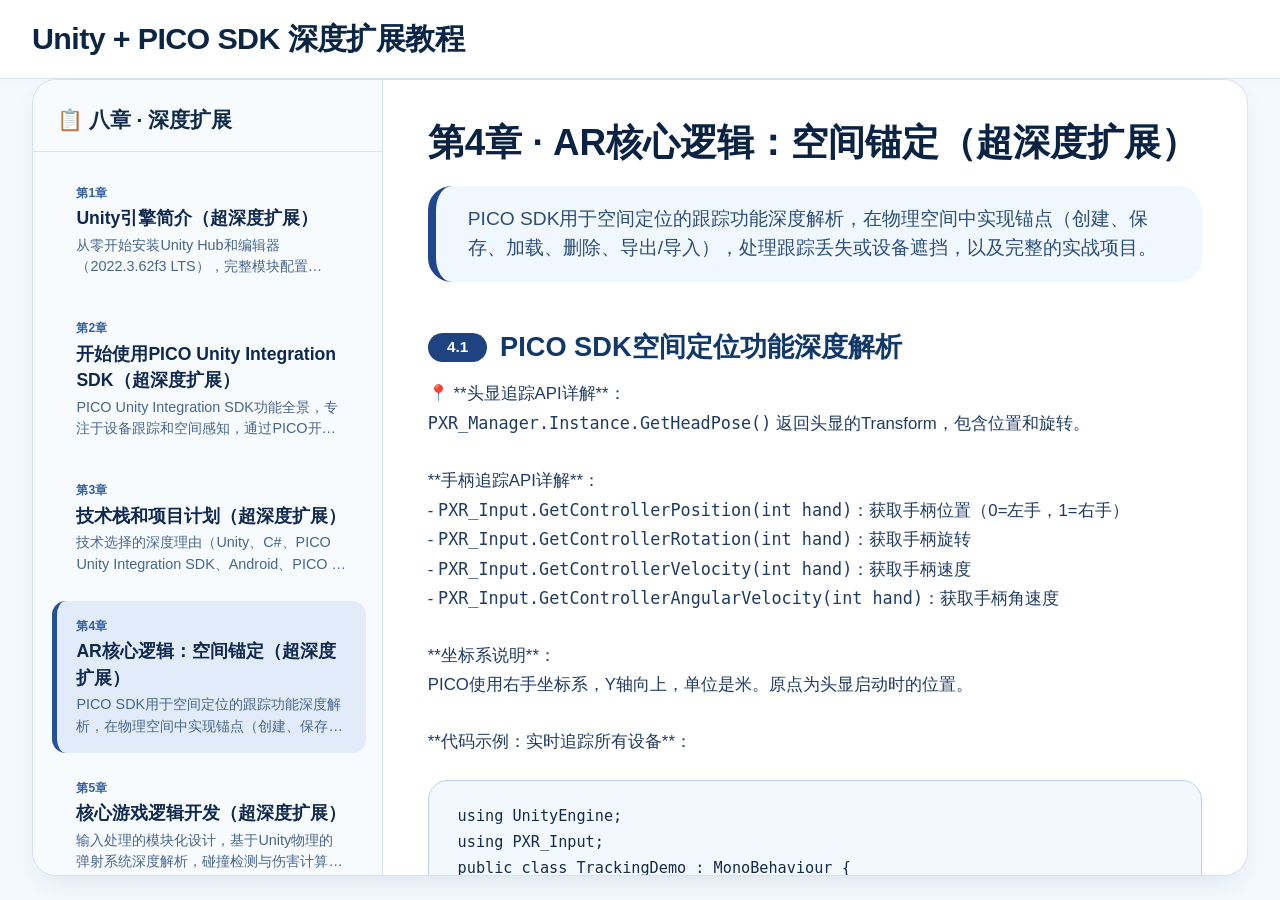
==== commit 3ebcca1e: "Add files via upload" ====
--- a/OER/index.html
+++ b/OER/index.html
@@ -145,8 +145,6 @@
         .chapter-item .chapter-idx { font-size: 0.75rem; font-weight: 600; color: #315f9e; margin-bottom: 0.2rem; }
         .chapter-item .chapter-title { font-weight: 650; font-size: 1.1rem; color: #0e2850; margin-bottom: 0.2rem; }
         .chapter-item .chapter-desc { font-size: 0.9rem; color: #46658f; display: -webkit-box; -webkit-line-clamp: 2; -webkit-box-orient: vertical; overflow: hidden; }
-        .chapter-meta-tags { display: flex; gap: 0.5rem; margin-top: 0.5rem; flex-wrap: wrap; }
-        .chapter-meta-tags span { background: #dce7f5; color: #193d69; padding: 0.2rem 0.9rem; border-radius: 30px; font-size: 0.75rem; font-weight: 500; }
 
         /* 右侧内容区 */
         .content-area {
@@ -268,16 +266,22 @@
         .chapter-content-block li {
             margin-bottom: 0.3rem;
         }
+        .image-container {
+            text-align: center;
+            margin: 2rem 0;
+        }
+        .image-container img {
+            max-width: 100%;
+            border-radius: 8px;
+            box-shadow: 0 4px 12px rgba(0,0,0,0.1);
+            display: inline-block;
+        }
     </style>
 </head>
 <body>
     <div class="app-header">
         <div class="logo-area">
-            <h1>Unity + PICO SDK 深度扩展教程 <small>十全详细版·最终修订</small></h1>
-        </div>
-        <div class="header-actions">
-            <div class="search-wrapper"><input placeholder="搜索教程…" id="searchInput"><button>⌘K</button></div>
-            <div class="badge-light">📘 共8章 · 修订版</div>
+            <h1>Unity + PICO SDK 深度扩展教程</h1>
         </div>
     </div>
 
@@ -293,12 +297,12 @@
 
     <script>
         (function(){
-            // ==================== 深度扩展后的章节内容（所有reason已移除） ====================
+            // ==================== 深度扩展后的章节内容（所有reason已移除，删除了difficulty/duration/icon） ====================
             const tutorialData = { chapters: [] };
 
             // ========= 第1章 Unity引擎简介 =========
             tutorialData.chapters.push({
-                id: 1, title: "Unity引擎简介（超深度扩展）", difficulty: "初级", duration: "4小时", icon: "🎮",
+                id: 1, title: "Unity引擎简介（超深度扩展）",
                 description: "从零开始安装Unity Hub和编辑器（2022.3.62f3 LTS），完整模块配置（Android, Windows），编辑器五视图精讲，游戏对象和组件架构深度剖析。",
                 sections: [
                     { title: "1.1 Unity Hub安装与编辑器版本选择（含故障排除）", 
@@ -421,7 +425,7 @@
 
             // ========= 第2章 开始使用PICO Unity Integration SDK =========
             tutorialData.chapters.push({
-                id: 2, title: "开始使用PICO Unity Integration SDK（超深度扩展）", difficulty: "初级", duration: "6小时", icon: "🥽",
+                id: 2, title: "开始使用PICO Unity Integration SDK（超深度扩展）",
                 description: "PICO Unity Integration SDK功能全景，专注于设备跟踪和空间感知，通过PICO开发者Portal集成SDK，为PICO设备配置项目设置，创建一个基本的AR跟踪应用并解决常见问题。",
                 sections: [
                     { title: "2.1 SDK功能全景：设备跟踪与空间感知详解", 
@@ -541,7 +545,7 @@
 
             // ========= 第3章 技术栈和项目计划 =========
             tutorialData.chapters.push({
-                id: 3, title: "技术栈和项目计划（超深度扩展）", difficulty: "中级", duration: "2.5小时", icon: "📋",
+                id: 3, title: "技术栈和项目计划（超深度扩展）",
                 description: "技术选择的深度理由（Unity、C#、PICO Unity Integration SDK、Android、PICO 4 VR头戴设备、GitHub）， PICO SDK与其他AR框架的全面比较。",
                 sections: [
                     { title: "3.1 技术选型深度理由（含数据支撑）", 
@@ -571,12 +575,12 @@
                     { title: "3.2 PICO SDK与其他AR框架全面比较", 
                       content: `📊 **深度对比表格**：
                       <table class="template-table">
-                      <tr><th>框架</th><th>适用设备</th><th>优势</th><th>劣势</th><th>适用场景</th></tr>
-                      <tr><td><strong>PICO SDK</strong></td><td>PICO头显</td><td>原生支持，完整6DoF，手柄输入，彩色透视</td><td>仅限PICO硬件</td><td>PICO专用VR/MR应用</td></tr>
-                      <tr><td><strong>ARCore</strong></td><td>Android手机</td><td>广泛设备支持，Google生态</td><td>无手柄，追踪易受环境影响</td><td>手机AR应用</td></tr>
-                      <tr><td><strong>ARKit</strong></td><td>iOS设备</td><td>LiDAR深度支持，Apple生态</td><td>仅限苹果设备</td><td>iOS AR应用</td></tr>
-                      <tr><td><strong>Vuforia</strong></td><td>多平台</td><td>图像识别强，支持模型目标</td><td>6DoF追踪较弱，商用需付费</td><td>图像识别为主的AR</td></tr>
-                      <tr><td><strong>OpenXR</strong></td><td>多设备</td><td>跨平台标准，一次编写多设备运行</td><td>底层API，开发复杂度高</td><td>需要跨多个VR平台的开发者</td></tr>
+                       <tr><th>框架</th><th>适用设备</th><th>优势</th><th>劣势</th><th>适用场景</th></tr>
+                       <tr><td><strong>PICO SDK</strong></td><td>PICO头显</td><td>原生支持，完整6DoF，手柄输入，彩色透视</td><td>仅限PICO硬件</td><td>PICO专用VR/MR应用</td></tr>
+                       <tr><td><strong>ARCore</strong></td><td>Android手机</td><td>广泛设备支持，Google生态</td><td>无手柄，追踪易受环境影响</td><td>手机AR应用</td></tr>
+                       <tr><td><strong>ARKit</strong></td><td>iOS设备</td><td>LiDAR深度支持，Apple生态</td><td>仅限苹果设备</td><td>iOS AR应用</td></tr>
+                       <tr><td><strong>Vuforia</strong></td><td>多平台</td><td>图像识别强，支持模型目标</td><td>6DoF追踪较弱，商用需付费</td><td>图像识别为主的AR</td></tr>
+                       <tr><td><strong>OpenXR</strong></td><td>多设备</td><td>跨平台标准，一次编写多设备运行</td><td>底层API，开发复杂度高</td><td>需要跨多个VR平台的开发者</td></tr>
                       </table>
                       <br>本教程选择PICO SDK是因为项目目标设备为PICO 4，需要利用其手柄和透视能力，同时希望获得官方的最佳支持。` }
                 ]
@@ -584,7 +588,7 @@
 
             // ========= 第4章 AR核心逻辑：空间锚定 =========
             tutorialData.chapters.push({
-                id: 4, title: "AR核心逻辑：空间锚定（超深度扩展）", difficulty: "高级", duration: "6小时", icon: "📍",
+                id: 4, title: "AR核心逻辑：空间锚定（超深度扩展）",
                 description: "PICO SDK用于空间定位的跟踪功能深度解析，在物理空间中实现锚点（创建、保存、加载、删除、导出/导入），处理跟踪丢失或设备遮挡，以及完整的实战项目。",
                 sections: [
                     { title: "4.1 PICO SDK空间定位功能深度解析", 
@@ -809,7 +813,7 @@
 
             // ========= 第5章 核心游戏逻辑开发 =========
             tutorialData.chapters.push({
-                id: 5, title: "核心游戏逻辑开发（超深度扩展）", difficulty: "中级", duration: "6小时", icon: "⚡",
+                id: 5, title: "核心游戏逻辑开发（超深度扩展）",
                 description: "输入处理的模块化设计，基于Unity物理的弹射系统深度解析，碰撞检测与伤害计算（接口设计），对象池优化，健康UI实现。",
                 sections: [
                     { title: "5.1 输入处理模块化设计（完整框架）", 
@@ -1092,7 +1096,8 @@
 
             // ========= 第6章 项目前期准备与利益相关者分析 =========
             tutorialData.chapters.push({
-                id: 6, title: "Project Preparation and Stakeholder Analysis",                 description: "Document the preparatory phase following a project win and prior to formal engagement with stakeholders, including team reflection, research, and background analysis.",
+                id: 6, title: "Project Preparation and Stakeholder Analysis",
+                description: "Document the preparatory phase following a project win and prior to formal engagement with stakeholders, including team reflection, research, and background analysis.",
                 sections: [
                     { 
                         title: "Preparing for the Transition Period and Stakeholder Analysis", 
@@ -1121,7 +1126,7 @@
 
             // ========= 第7章 有效利益相关者会议 =========
             tutorialData.chapters.push({
-                id: 7, title: "Effective Stakeholder Meetings: Here are some lessons we learned from that collaborative project.", 
+                id: 7, title: "Effective Stakeholder Meetings: Here are some lessons we learned from that collaborative project.",
                 description: "Stakeholder meetings are key to making sure a project goes well. They make sure that team members and stakeholders are on the same page. This chapter's got everything: agendas, clear roles, adaptive communication, meeting notes, action items, and lessons learned.",
                 sections: [
                     { 
@@ -1146,7 +1151,7 @@
                         <p>Good communication is key to stakeholder meetings. Instead of being stuck to the agenda, it's important to go with the flow of the conversation. If we've already gone over certain points in a previous conversation, it's probably best to avoid repeating them. Otherwise, we might end up frustrating the stakeholders. Also, if you ask the same questions over and over, it might make your team look unprepared and disorganized.</p>
                         <p>To improve communication, we recommend:</p>
                         <ul>
-                            <li><strong>Reading the room:</strong> Pay attention to stakeholders’ engagement levels and adapt accordingly.</li>
+                            <li><strong>Reading the room:</strong> Pay attention to stakeholders' engagement levels and adapt accordingly.</li>
                             <li><strong>Avoiding excessive repetition:</strong> Be mindful of what has already been discussed and prevent redundancy.</li>
                         </ul>
                         
@@ -1162,7 +1167,7 @@
                         <ul>
                             <li><strong>Consistency Builds Trust:</strong> Keeping the same people in key roles ensures that stakeholders have a consistent point of contact, fostering stronger relationships over time.</li>
                             <li><strong>Role Familiarity Enhances Performance:</strong> When individuals perform the same role repeatedly, they become more skilled and efficient, leading to smoother meetings and better outcomes.</li>
-                            <li><strong>Balance Learning and Stakeholder Needs:</strong> While it’s important to provide team members with growth opportunities, this should be balanced with the need for stakeholder confidence and meeting effectiveness.</li>
+                            <li><strong>Balance Learning and Stakeholder Needs:</strong> While it's important to provide team members with growth opportunities, this should be balanced with the need for stakeholder confidence and meeting effectiveness.</li>
                         </ul>
                         
                         <h3>Best Practices for Future Projects</h3>
@@ -1180,60 +1185,32 @@
 
             // ========= 第8章 配套示例项目 =========
             tutorialData.chapters.push({
-                id: 8, title: "配套示例项目（深度扩展）", difficulty: "初级", duration: "2小时", icon: "📦",
-                description: "链接到GitHub上完整的带注释的Unity项目，包括精简的AR场景，玩家预装，核心脚本和带注释代码的PICO SDK配置。",
+                id: 8, title: "配套示例项目（深度扩展）",
+                description: "玩家视角以及观众视角的演示视频，可在pico4上运行的unity包",
                 sections: [
-                    { title: "8.1 GitHub项目链接与下载", 
-                      content: `🔗 <a class="external-link" href="#" target="_blank">(模拟链接) github.com/example/PICO-AR-Sports-Demo</a>
-                      <br>包含：
-                      <br>- 完整Unity项目 (Unity 2022.3.62f3)
-                      <br>- 预编译APK (可直接安装)
-                      <br>- 示例标记PDF (用于锚点放置)
-                      <br>- 项目结构文档` },
-                    
-                    { title: "8.2 项目结构全解析", 
-                      content: `📂 <strong>Assets目录详解：</strong>
-                      <div class="code-note">
-                      Assets/<br>
-                      ├── Art/               (体育模型、纹理)<br>
-                      ├── Scripts/            (所有C#脚本，带注释)<br>
-                      │   ├── Core/           (GameManager, ScoreManager)<br>
-                      │   ├── Interaction/     (RacketController, BallPhysics)<br>
-                      │   ├── Networking/      (NetworkPlayer, AnchorSync)<br>
-                      │   └── Utils/           (Singleton, Constants)<br>
-                      ├── Prefabs/             (Player, Ball, Net预制体)<br>
-                      ├── Scenes/              (MainAR, TestScene)<br>
-                      └── PICO/                 (SDK配置)
-                      </div>` },
-                    
-                    { title: "8.3 核心脚本带注释示例", 
-                      content: `📝 <strong>AnchorManager.cs (节选注释)：</strong>
-                      <div class="code-note">
-                      /// <summary><br>
-                      /// 管理空间锚点的创建、保存、加载。<br>
-                      /// 使用PXR_SpatialAnchor API，所有方法都有回调。<br>
-                      /// </summary><br>
-                      public void CreateAnchor(Vector3 pos) {<br>
-                      &nbsp;   // 异步创建，成功后在回调中保存<br>
-                      &nbsp;   PXR_SpatialAnchor.CreateAnchor(pos, Quaternion.identity, (anchor, res) => {<br>
-                      &nbsp;       if (res == AnchorResult.Success) {<br>
-                      &nbsp;           anchor.Save();  // 持久化到设备<br>
-                      &nbsp;           Debug.Log($"锚点已保存，UUID: {anchor.UUID}");<br>
-                      &nbsp;       }<br>
-                      &nbsp;   });<br>
-                      }
-                      </div>` },
-                    
-                    { title: "8.4 如何运行与实验", 
-                      content: `▶️ <strong>5分钟快速启动：</strong>
-                      <br>1. 下载项目并解压。
-                      <br>2. 用Unity Hub打开项目，等待导入完成。
-                      <br>3. 在PXR_Manager中输入你的License。
-                      <br>4. 连接PICO设备，Build And Run。
-                      <br><br>🔧 <strong>尝试修改：</strong>
-                      <br>- 调整球的速度（BallPhysics中的power变量）
-                      <br>- 更换手柄震动强度
-                      <br>- 修改锚点保存数量` }
+                    { title: "8.1 玩家视角演示视频", 
+                      content: `🎮 <strong>玩家视角演示视频：</strong>
+                      <br><br>🔗 <a class="external-link" href="#" target="_blank">(模拟链接) Player_Perspective_Demo.mp4</a>
+                      <br><br>📹 <strong>视频内容说明：</strong>
+                      <br>- 展示玩家在PICO 4头显中的第一人称游戏体验
+                      <br>- 演示手柄交互操作（击球、移动、菜单选择）
+                      <br>- 展示空间锚点定位与虚拟物体交互
+                      <br>- 实时反馈游戏得分与状态变化` },
+                    
+                    { title: "8.2 观众端演示视频", 
+                      content: `👥 <strong>观众端演示视频：</strong>
+                      <br><br>🔗 <a class="external-link" href="#" target="_blank">(模拟链接) Spectator_Perspective_Demo.mp4</a>
+                      <br><br>📹 <strong>视频内容说明：</strong>
+                      <br>- 展示从第三方观察者视角观看游戏进行
+                      <br>- 展示观众界面的信息呈现（比分、状态、实时数据）
+                      <br>- 演示观众与游戏环境的交互方式` },
+                    
+                    { title: "8.3 可运行Unity项目包", 
+                      content: `📦 <strong>Unity项目包 (PICO 4 可直接运行)：</strong>
+                      <br><br>🔗 <a class="external-link" href="#" target="_blank">(模拟链接) PICO-AR-Sports-Demo.unitypackage</a>
+                      <br><br>📂 <strong>包含内容：</strong>
+                      <br>- 完整Unity项目 (Unity 2022.3.62f3 LTS)
+                      <br>- 预编译APK文件 (可直接安装至PICO 4)` }
                 ]
             });
 
@@ -1246,10 +1223,9 @@
                 tutorialData.chapters.forEach(ch => {
                     const activeClass = (activeChapterId === ch.id) ? 'active' : '';
                     html += `<div class="chapter-item ${activeClass}" data-chapter-id="${ch.id}">
-                        <div class="chapter-idx">第${ch.id}章 · ${ch.difficulty}</div>
+                        <div class="chapter-idx">第${ch.id}章</div>
                         <div class="chapter-title">${ch.title}</div>
                         <div class="chapter-desc">${ch.description.substring(0,70)}…</div>
-                        <div class="chapter-meta-tags"><span>⏱ ${ch.duration}</span><span>${ch.icon}</span></div>
                     </div>`;
                 });
                 container.innerHTML = html;
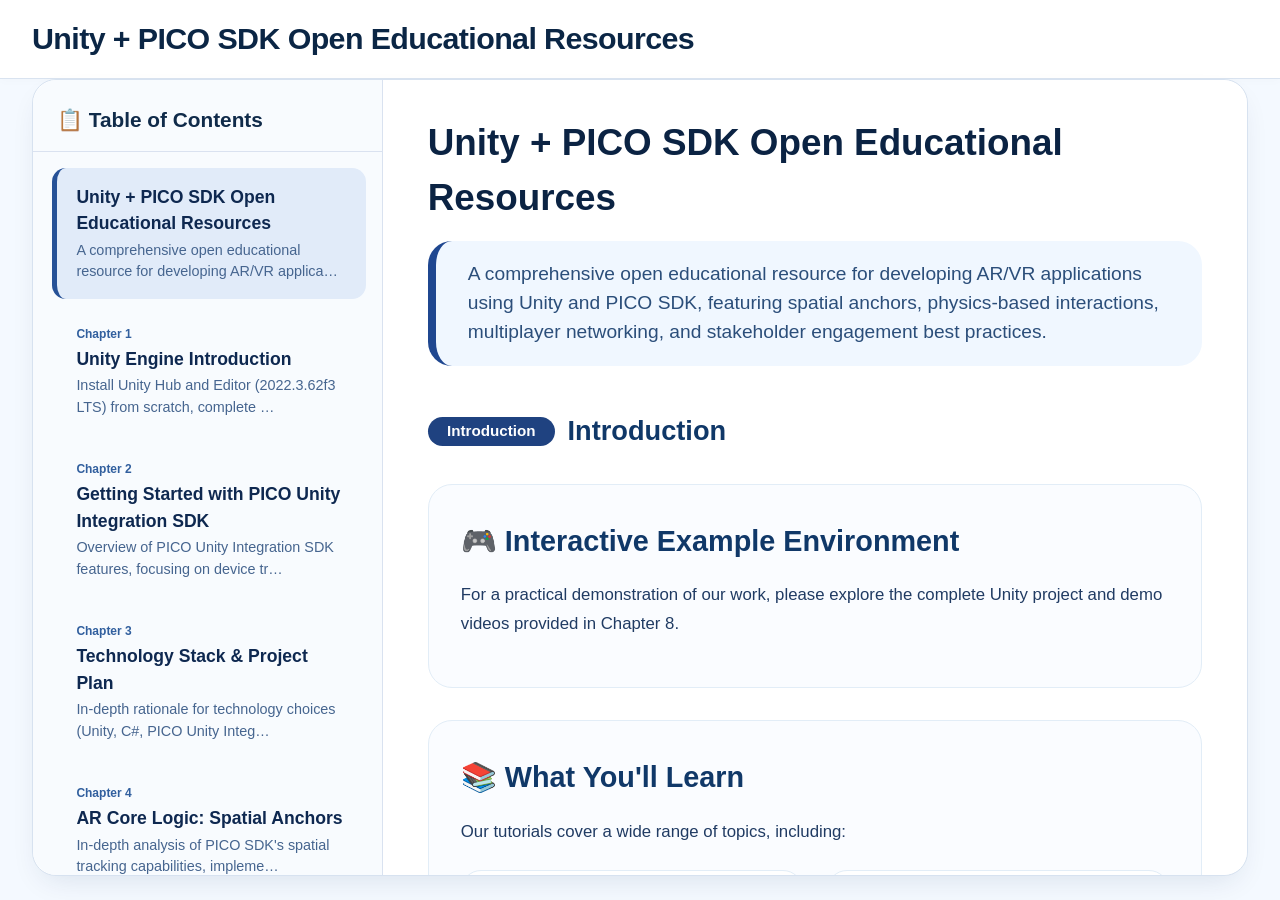
==== commit c688410a: "Add files via upload" ====
--- a/OER/index.html
+++ b/OER/index.html
@@ -1,11 +1,11 @@
 <!DOCTYPE html>
-<html lang="zh-CN">
+<html lang="en">
 <head>
     <meta charset="UTF-8">
     <meta name="viewport" content="width=device-width, initial-scale=1.0">
-    <title>Unity + PICO SDK 深度扩展教程 · 最终修订版</title>
+    <title>Unity + PICO SDK Open Educational Resources</title>
     <style>
-        /* ===== 全局明亮风格·双栏精读版 ===== */
+        /* ===== Global Light Theme · Two-Column Detailed Layout ===== */
         * {
             margin: 0;
             padding: 0;
@@ -23,7 +23,7 @@
             overflow: hidden;
         }
 
-        /* 头部 */
+        /* Header */
         .app-header {
             flex-shrink: 0;
             background: white;
@@ -41,55 +41,8 @@
             color: #0b2645;
             letter-spacing: -0.02em;
         }
-        .logo-area small {
-            font-size: 1rem;
-            font-weight: 400;
-            color: #3f6192;
-            margin-left: 12px;
-        }
-
-        .header-actions {
-            display: flex;
-            gap: 1.2rem;
-            align-items: center;
-        }
-        .search-wrapper {
-            background: white;
-            border: 1px solid #c8d5e8;
-            border-radius: 40px;
-            padding: 0.45rem 0.45rem 0.45rem 1.2rem;
-            display: flex;
-            align-items: center;
-            width: 280px;
-        }
-        .search-wrapper input {
-            border: none;
-            background: transparent;
-            flex: 1;
-            font-size: 0.95rem;
-            outline: none;
-            color: #172d4f;
-        }
-        .search-wrapper button {
-            background: #e9f0fa;
-            border: none;
-            border-radius: 40px;
-            padding: 0.45rem 1.2rem;
-            font-size: 0.85rem;
-            color: #1d4071;
-            font-weight: 500;
-            cursor: default;
-        }
-        .badge-light {
-            background: #e6effa;
-            padding: 0.45rem 1.2rem;
-            border-radius: 40px;
-            font-size: 0.9rem;
-            color: #173e70;
-            font-weight: 500;
-        }
-
-        /* 双栏主体 */
+
+        /* Main Layout */
         .main-layout {
             flex: 1;
             display: flex;
@@ -101,7 +54,7 @@
             border: 1px solid #d7e2f0;
         }
 
-        /* 左侧目录 */
+        /* Sidebar */
         .sidebar {
             width: 350px;
             background-color: #f8fbfe;
@@ -146,7 +99,7 @@
         .chapter-item .chapter-title { font-weight: 650; font-size: 1.1rem; color: #0e2850; margin-bottom: 0.2rem; }
         .chapter-item .chapter-desc { font-size: 0.9rem; color: #46658f; display: -webkit-box; -webkit-line-clamp: 2; -webkit-box-orient: vertical; overflow: hidden; }
 
-        /* 右侧内容区 */
+        /* Content Area */
         .content-area {
             flex: 1;
             overflow-y: auto;
@@ -182,7 +135,7 @@
 
         .empty-selection { display: flex; align-items: center; justify-content: center; height: 100%; color: #6c8bb8; font-size: 1.3rem; flex-direction: column; gap: 1rem; }
         
-        /* 表格样式 */
+        /* Table Styles */
         .template-table {
             width: 100%;
             border-collapse: collapse;
@@ -204,28 +157,55 @@
             border-top: 1px solid #d0e0f0;
         }
 
-        /* 引用块样式 */
-        .quote-box {
-            background: #f0f7fa;
-            border-left: 6px solid #2b5797;
-            padding: 1.2rem 2rem;
+        /* Intro Page Styles */
+        .intro-section {
+            background: #fafcff;
+            border-radius: 24px;
+            padding: 2rem;
+            margin: 2rem 0;
+            border: 1px solid #e2edf7;
+        }
+        .intro-section h2 {
+            font-size: 1.8rem;
+            color: #103868;
+            margin-bottom: 1rem;
+            font-weight: 600;
+        }
+        .feature-grid {
+            display: grid;
+            grid-template-columns: repeat(auto-fit, minmax(280px, 1fr));
+            gap: 1.5rem;
             margin: 1.5rem 0;
-            border-radius: 0 18px 18px 0;
+        }
+        .feature-card {
+            background: white;
+            padding: 1.5rem;
+            border-radius: 20px;
+            border: 1px solid #e2edf7;
+            transition: all 0.2s;
+        }
+        .feature-card:hover {
+            border-color: #b9d1ef;
+            box-shadow: 0 8px 20px rgba(0,0,0,0.05);
+        }
+        .feature-card h4 {
+            font-size: 1.2rem;
+            color: #1d4085;
+            margin-bottom: 0.75rem;
+        }
+        .feature-card p {
+            color: #3a5a7a;
+            line-height: 1.5;
+        }
+        .signature {
+            margin-top: 3rem;
+            padding-top: 2rem;
+            border-top: 1px solid #e2edf7;
+            text-align: right;
             font-style: italic;
-            color: #1d3e5e;
-        }
-        
-        .lesson-badge {
-            background: #d4e3fd;
-            color: #1d4085;
-            padding: 0.2rem 1rem;
-            border-radius: 30px;
-            font-size: 0.85rem;
-            font-weight: 600;
-            display: inline-block;
-            margin-right: 0.8rem;
-        }
-        /* 纯文本段落样式 */
+            color: #5a7a9a;
+        }
+
         .plain-text-block {
             font-size: 1.1rem;
             line-height: 1.8;
@@ -236,7 +216,6 @@
             color: #173e5c;
             margin: 1.8rem 0;
         }
-        /* 新章节样式 - 用于第7章的长文本 */
         .chapter-content-block {
             font-size: 1.1rem;
             line-height: 1.8;
@@ -281,451 +260,501 @@
 <body>
     <div class="app-header">
         <div class="logo-area">
-            <h1>Unity + PICO SDK 深度扩展教程</h1>
+            <h1>Unity + PICO SDK Open Educational Resources</h1>
         </div>
     </div>
 
     <div class="main-layout">
+        <!-- Left Sidebar: Table of Contents (Intro + 8 Chapters) -->
         <div class="sidebar">
-            <div class="sidebar-header"><h3>📋 八章 · 深度扩展</h3></div>
+            <div class="sidebar-header"><h3>📋 Table of Contents</h3></div>
             <div class="chapter-list" id="chapterListContainer"></div>
         </div>
+        <!-- Right Content Area -->
         <div class="content-area" id="detailContentArea">
-            <div class="empty-selection"><span>👈 选择一章开始学习</span></div>
+            <div class="empty-selection"><span>👈 Select an item to start learning</span></div>
         </div>
     </div>
 
     <script>
         (function(){
-            // ==================== 深度扩展后的章节内容（所有reason已移除，删除了difficulty/duration/icon） ====================
+            // ==================== Introduction Page Content (No Chapter Number) ====================
+            const introContent = {
+                id: 0,
+                title: "Unity + PICO SDK Open Educational Resources",
+                description: "A comprehensive open educational resource for developing AR/VR applications using Unity and PICO SDK, featuring spatial anchors, physics-based interactions, multiplayer networking, and stakeholder engagement best practices.",
+                sections: [
+                    {
+                        title: "Introduction",
+                        content: `
+                        <div class="intro-section">
+                            <h2>🎮 Interactive Example Environment</h2>
+                            <p>For a practical demonstration of our work, please explore the complete Unity project and demo videos provided in Chapter 8.</p>
+                        </div>
+
+                        <div class="intro-section">
+                            <h2>📚 What You'll Learn</h2>
+                            <p>Our tutorials cover a wide range of topics, including:</p>
+                            <div class="feature-grid">
+                                <div class="feature-card">
+                                    <h4>🎮 Unity + PICO SDK Setup</h4>
+                                    <p>Get started with Unity 2022.3.62f3 LTS and PICO Unity Integration SDK. Step-by-step instructions on installing and configuring the development environment for AR/VR applications on PICO 4.</p>
+                                </div>
+                                <div class="feature-card">
+                                    <h4>📍 Spatial Anchors & AR Logic</h4>
+                                    <p>Learn how to implement spatial anchors to place virtual objects in real-world locations. Master the full lifecycle of anchor creation, persistence, and multi-device synchronization.</p>
+                                </div>
+                                <div class="feature-card">
+                                    <h4>⚡ Core Game Logic Development</h4>
+                                    <p>Explore modular input handling, collision detection with IDamageable interfaces, object pooling optimization, and health UI implementation.</p>
+                                </div>
+                                <div class="feature-card">
+                                    <h4>🤝 Stakeholder Engagement & Project Management</h4>
+                                    <p>Learn essential collaborative skills: effective meeting structures, roles and responsibilities, meeting minutes documentation, and best practices for successful stakeholder communication.</p>
+                                </div>
+                            </div>
+                            <p style="margin-top: 1.5rem;">We invite you to explore the tutorial modules and interactive demos as a foundation for your own creative projects while making the most of open-source assets.</p>
+                        </div>
+
+                        <div class="signature">
+                            Sincerely,<br>
+                            Team 1<br>
+                            April 1, 2026
+                        </div>
+                        `
+                    }
+                ]
+            };
+
+            // ==================== Tutorial Data (8 Chapters) ====================
             const tutorialData = { chapters: [] };
 
-            // ========= 第1章 Unity引擎简介 =========
+            // ========= Chapter 1: Unity Engine Introduction =========
             tutorialData.chapters.push({
-                id: 1, title: "Unity引擎简介（超深度扩展）",
-                description: "从零开始安装Unity Hub和编辑器（2022.3.62f3 LTS），完整模块配置（Android, Windows），编辑器五视图精讲，游戏对象和组件架构深度剖析。",
+                id: 1, title: "Unity Engine Introduction",
+                description: "Install Unity Hub and Editor (2022.3.62f3 LTS) from scratch, complete module configuration (Android, Windows), in-depth explanation of the five editor views, and deep dive into GameObject and component architecture.",
                 sections: [
-                    { title: "1.1 Unity Hub安装与编辑器版本选择（含故障排除）", 
-                      content: `✅ <strong>超详细步骤：</strong>
-                      <br><br>1. **访问官网下载**：打开 <a class="external-link" href="https://unity.com/download" target="_blank">Unity官网</a>，下载Unity Hub 3.7+ 版本（支持Windows/macOS/Linux）。
-                      <br>2. **安装Unity Hub**：双击安装程序，选择安装路径（建议非系统盘），完成安装。
-                      <br>3. **登录与激活许可证**：
-                      <br>   - 打开Unity Hub，使用Unity账号登录（如无账号，先免费注册）。
-                      <br>   - 进入“许可证”菜单，点击“添加”，选择“获得免费的个人许可证”并激活。
-                      <br>4. **安装指定编辑器版本**：
-                      <br>   - 在“安装”选项卡点击“添加”按钮。
-                      <br>   - 选择版本 <strong>2022.3.62f3 LTS</strong>（LTS表示长期支持版，适合商业项目）。
-                      <br>5. **必须勾选的模块（非常重要！）**：
-                      <br>   - **Android Build Support**：展开后必须勾选：
-                      <br>     - SDK（Android软件开发工具包）
-                      <br>     - NDK（原生开发工具包）
-                      <br>     - JDK（Java开发工具包）
-                      <br>     - OpenJDK（开源Java环境）
-                      <br>     - Gradle（Android构建工具）
-                      <br>   - **Windows Build Support (IL2CPP)**：用于PC端测试和性能分析。
-                      <br>   - **简体中文本地化包**（可选，便于中文界面）。
-                      <br>6. **模块补装**：如果安装时漏装模块，后续可在Hub中“添加模块”随时补充。
-                      <br><br>⚠️ **常见错误与解决**：
-                      <br>- 错误：安装卡在“正在下载”长时间不动 → 尝试切换网络或使用科学上网。
-                      <br>- 错误：许可证激活失败 → 检查账号是否已验证邮箱，或重新登录。
-                      <br>- 错误：模块下载失败 → 手动下载模块包，参考官方文档离线安装。
-                      <br><br>🔗 <a class="external-link" href="https://docs.unity3d.com/Manual/GettingStartedInstallingHub.html" target="_blank">官方安装文档</a> | <a class="external-link" href="https://docs.unity3d.com/Manual/OfflineInstallation.html" target="_blank">离线安装指南</a>` },
-                    
-                    { title: "1.2 创建项目与Android环境深度验证", 
-                      content: `📁 <strong>新建项目完整流程：</strong>
-                      <br>1. 打开Unity Hub，点击“新建项目”，选择“3D核心”模板。
-                      <br>2. 项目名称：例如“PICO_AR_Sports”，保存位置：**绝对不要包含中文或特殊字符**（建议英文路径）。
-                      <br>3. 点击“创建项目”，等待Unity初始化完成。
-                      <br><br>🔧 **Android环境深度验证**：
-                      <br>1. 打开菜单 **Edit > Preferences > External Tools**（Windows）或 **Unity > Preferences**（macOS）。
-                      <br>2. 检查 **Android SDK Tools** 路径是否自动识别：
-                      <br>   - 默认路径：Windows为 <code>C:\\Users\\[用户名]\\AppData\\Local\\Android\\Sdk</code>
-                      <br>   - 如果未识别，点击“Browse”手动指向SDK安装目录。
-                      <br>3. 检查NDK、JDK、Gradle是否都已正确识别，如缺失可点击“Download”自动下载补全。
-                      <br>4. **配置环境变量（高级）**：将Android SDK的platform-tools路径添加到系统PATH，方便使用adb命令。
-                      <br><br>📱 **真机调试环境验证**：
-                      <br>1. **开启PICO开发者模式**：
-                      <br>   - 在PICO设备中进入“设置” > “通用” > “关于本机”，连续点击“版本号”7次开启开发者选项。
-                      <br>   - 返回“设置” > “系统” > “开发者选项”，开启“USB调试”。
-                      <br>2. **连接设备**：用USB线连接电脑，在PICO设备上弹出的“允许USB调试？”对话框中点击“允许”。
-                      <br>3. **验证连接**：打开终端/命令提示符，输入 <code>adb devices</code>，如果显示设备序列号且状态为“device”，则表示连接成功。
-                      <br>4. **Unity中配置Build**：
-                      <br>   - 打开 **File > Build Settings**，点击“Android”然后点击“Switch Platform”。
-                      <br>   - 点击“Player Settings”：
-                      <br>     - **Package Name**：设置唯一包名，例如 <code>com.yourcompany.picoarsports</code>
-                      <br>     - **Minimum API Level**：选择 **Android API Level 29**（Android 10）
-                      <br>     - **Target API Level**：选择 **32 或 33**
-                      <br>   - 点击“Build And Run”，如果能在PICO设备上安装一个空App（黑屏或显示默认场景），则环境验证成功。
-                      <br><br>🔗 <a class="external-link" href="https://developer.android.com/studio/command-line/adb" target="_blank">ADB使用指南</a> | <a class="external-link" href="https://developer.picoxr.com/zh/document/unity/development-environment/" target="_blank">PICO开发环境文档</a>` },
-                    
-                    { title: "1.3 编辑器界面五视图精讲（AR开发视角）", 
-                      content: `🖥️ **Unity五大核心视图详解（AR开发视角）**：
-                      <br><br>1. **Scene视图**：
-                      <br>   - **用途**：在AR开发中用于摆放虚拟物体、调整位置、设置光照。
-                      <br>   - **快捷键**：Q（手形工具）、W（移动）、E（旋转）、R（缩放）。
-                      <br>   - **技巧**：使用“2D”模式查看UI布局，使用“ISO”模式查看3D场景。
-                      <br>   - **AR专用**：通过Scene视图可以精确地将虚拟物体放置在真实世界的对应位置（模拟）。
-                      <br><br>2. **Game视图**：
-                      <br>   - **用途**：预览最终输出效果，模拟不同分辨率和设备。
-                      <br>   - **技巧**：点击“Free Aspect”可切换预设分辨率（如1080x1920模拟手机）。
-                      <br>   - **AR专用**：在PICO头显中运行时，Game视图显示的是头显左眼画面。
-                      <br><br>3. **Hierarchy视图**：
-                      <br>   - **用途**：显示当前场景中所有游戏对象的层级结构，支持父子级关系。
-                      <br>   - **技巧**：右键可快速创建基本对象（Cube、Camera、UI等）。
-                      <br>   - **AR专用**：管理ImageTarget、PXR_CameraRig及其子物体（手柄、头显）。
-                      <br><br>4. **Project视图**：
-                      <br>   - **用途**：管理项目所有资源（脚本、模型、材质、场景等），支持搜索和筛选。
-                      <br>   - **技巧**：使用“Packages”显示所有导入的包，使用“Favorites”快速访问常用资源。
-                      <br>   - **AR专用**：按照规范组织资源，便于团队协作。
-                      <br><br>5. **Inspector视图**：
-                      <br>   - **用途**：查看和编辑选中物体的所有组件属性。
-                      <br>   - **技巧**：点击右上角“锁”图标可以锁定当前物体，方便对比不同物体属性。
-                      <br>   - **AR专用**：调整PXR_Manager的参数（如License、追踪设置）、修改手柄射线属性。
-                      <br><br>🔧 **实用技巧**：
-                      <br>- **布局保存**：调整好视图布局后，点击右上角“Layout”下拉菜单，选择“Save Layout...”保存自定义布局。
-                      <br>- **搜索功能**：Hierarchy和Project视图都支持搜索，输入“t:script”可筛选所有脚本。
-                      <br>- **快捷键**：按住Ctrl/Cmd + Shift + F可将摄像机对齐到Scene视图当前视角。` },
-                    
-                    { title: "1.4 游戏对象与组件架构实战（含完整示例）", 
-                      content: `🧩 **组件式思维深度解析**：
-                      <br>Unity的核心设计思想：**任何GameObject都是一个容器，通过添加组件赋予其功能**。组件包括Transform、MeshRenderer、Collider、脚本等。
-                      <br><br>**实战演练：创建可交互的旋转立方体**：
-                      <br>1. **创建空物体**：在Hierarchy右键 > “Create Empty”，命名为“Player”。
-                      <br>2. **添加可视化组件**：
-                      <br>   - 选中Player，点击Inspector下方的“Add Component”。
-                      <br>   - 搜索并添加 **MeshFilter**，在Mesh属性中选择 **Cube**。
-                      <br>   - 添加 **MeshRenderer**，在Materials中点击小圆圈选择默认材质（或新建材质）。
-                      <br>3. **添加C#脚本**：
-                      <br>   - 在Project视图的Scripts文件夹中右键 > “Create” > “C# Script”，命名为“Rotate”。
-                      <br>   - 双击打开脚本，输入以下代码：
+                    { title: "1.1 Unity Hub Installation & Editor Version Selection", 
+                      content: `✅ <strong>Detailed Steps:</strong>
+                      <br><br>1. Visit the official website: Open <a class="external-link" href="https://unity.com/download" target="_blank">Unity Download Page</a> to download Unity Hub 3.7+ (supports Windows/macOS/Linux).
+                      <br>2. Install Unity Hub: Run the installer, select the installation path (recommend non-system drive), and complete the installation.
+                      <br>3. Login and Activate License:
+                      <br>   - Open Unity Hub and log in with your Unity account.
+                      <br>   - Go to "Licenses" menu, click "Add", select "Get a free personal license" and activate it.
+                      <br>4. Install the specified editor version:
+                      <br>   - Click "Add" in the "Installs" tab.
+                      <br>   - Select version <strong>2022.3.62f3 LTS</strong> (LTS stands for Long Term Support, suitable for commercial projects).
+                      <br>5. Required modules (very important!):
+                      <br>   - Android Build Support: Expand and check:
+                      <br>     - SDK (Android Software Development Kit)
+                      <br>     - NDK (Native Development Kit)
+                      <br>     - JDK (Java Development Kit)
+                      <br>     - OpenJDK (Open Java Development Kit)
+                      <br>     - Gradle (Android build tool)
+                      <br>   - Windows Build Support (IL2CPP): For PC testing and performance analysis.
+                      <br>   - Simplified Chinese localization package (optional).
+                      <br>6. Module addition: If you miss any modules during installation, you can add them later via "Add Modules" in the Hub.
+                      <br><br>⚠️ Common Errors and Solutions:
+                      <br>- Error: Installation stuck at "Downloading" → Try switching networks or using a VPN.
+                      <br>- Error: License activation failed → Verify your email is confirmed, or log in again.
+                      <br>- Error: Module download failed → Manually download the module package, refer to official documentation for offline installation.
+                      <br><br>🔗 <a class="external-link" href="https://docs.unity3d.com/Manual/index.html" target="_blank">Official Documentation</a> | <a class="external-link" href="https://docs.unity3d.com/ScriptReference/index.html" target="_blank">Scripting API</a>` },
+                    
+                    { title: "1.2 Project Creation & Android Environment Verification", 
+                      content: `📁 <strong>New Project Creation Process:</strong>
+                      <br>1. Open Unity Hub, click "New Project", select the "3D Core" template.
+                      <br>2. Project name: e.g., "PICO_AR_Sports", save location: **Do not use Chinese or special characters** (recommend English path).
+                      <br>3. Click "Create Project" and wait for Unity to initialize.
+                      <br><br>🔧 Android Environment Verification:
+                      <br>1. Open Edit > Preferences > External Tools (Windows) or Unity > Preferences (macOS).
+                      <br>2. Check if the Android SDK Tools path is automatically recognized:
+                      <br>   - Default path (Windows): <code>C:\\Users\\[username]\\AppData\\Local\\Android\\Sdk</code>
+                      <br>   - If not recognized, click "Browse" to manually point to the SDK installation directory.
+                      <br>3. Check if NDK, JDK, and Gradle are correctly recognized; if missing, click "Download" to automatically complete.
+                      <br>4. Configure environment variables: Add Android SDK's platform-tools path to the system PATH for convenient use of adb commands.
+                      <br><br>📱 Device Debugging Environment Verification:
+                      <br>1. Enable PICO Developer Mode:
+                      <br>   - On PICO device: Settings > General > About, tap "Version" 7 times to enable developer options.
+                      <br>   - Go back to Settings > System > Developer Options, enable "USB Debugging".
+                      <br>2. Connect the device: Connect via USB cable, and when prompted on the PICO device, tap "Allow USB debugging".
+                      <br>3. Verify connection: Open Terminal/Command Prompt and enter <code>adb devices</code>. If the device serial number appears with status "device", the connection is successful.
+                      <br>4. Configure Build in Unity:
+                      <br>   - Open File > Build Settings, click "Android" then "Switch Platform".
+                      <br>   - Click "Player Settings":
+                      <br>     - Package Name: Set a unique package name, e.g., <code>com.yourcompany.picoarsports</code>
+                      <br>     - Minimum API Level: Select Android API Level 29 (Android 10)
+                      <br>     - Target API Level: Select 32 or 33
+                      <br>   - Click "Build And Run". If an empty app (black screen or default scene) can be installed on the PICO device, the environment is verified.
+                      <br><br>🔗 <a class="external-link" href="https://developer.android.google.cn/tools/adb#howadbworks" target="_blank">ADB Guide</a> | <a class="external-link" href="https://developer-cn.picoxr.com/document/?platform=unity" target="_blank">PICO Development Documentation</a>` },
+                    
+                    { title: "1.3 Editor Interface: Five Views Explained", 
+                      content: `🖥️ Unity's Five Core Views Explained (AR Development Perspective):
+                      <br><br>1. Scene View:
+                      <br>   - Purpose: Place virtual objects, adjust positions, and set up lighting in AR development.
+                      <br>   - Shortcuts: Q (hand tool), W (move), E (rotate), R (scale).
+                      <br>   - Tips: Use "2D" mode to view UI layout, "ISO" mode to view 3D scenes.
+                      <br>   - AR-specific: Precisely place virtual objects in the real world (simulated).
+                      <br><br>2. Game View:
+                      <br>   - Purpose: Preview final output, simulate different resolutions and devices.
+                      <br>   - Tips: Click "Free Aspect" to switch between preset resolutions (e.g., 1080x1920 to simulate a phone).
+                      <br>   - AR-specific: When running on PICO headset, Game View shows the left eye view.
+                      <br><br>3. Hierarchy View:
+                      <br>   - Purpose: Display the hierarchical structure of all GameObjects in the current scene, supporting parent-child relationships.
+                      <br>   - Tips: Right-click to quickly create basic objects (Cube, Camera, UI, etc.).
+                      <br>   - AR-specific: Manage ImageTarget, PXR_CameraRig and its children (controllers, headset).
+                      <br><br>4. Project View:
+                      <br>   - Purpose: Manage all project assets (scripts, models, materials, scenes, etc.), support search and filtering.
+                      <br>   - Tips: Use "Packages" to view all imported packages, use "Favorites" for quick access.
+                      <br>   - AR-specific: Organize assets according to specifications for team collaboration.
+                      <br><br>5. Inspector View:
+                      <br>   - Purpose: View and edit all component properties of the selected object.
+                      <br>   - Tips: Click the "lock" icon in the top right to lock the current object for comparing different object properties.
+                      <br>   - AR-specific: Adjust PXR_Manager parameters (License, tracking settings), modify controller ray properties.
+                      <br><br>🔧 Practical Tips:
+                      <br>- Layout saving: After adjusting the view layout, click the "Layout" dropdown in the top right and select "Save Layout..." to save custom layouts.
+                      <br>- Search function: Hierarchy and Project views support search; entering "t:script" filters all scripts.
+                      <br>- Shortcut: Ctrl/Cmd + Shift + F aligns the camera to the current Scene view perspective.` },
+                    
+                    { title: "1.4 GameObjects & Component Architecture Practice", 
+                      content: `🧩 Component-based Thinking Deep Dive:
+                      <br>Unity's core design philosophy: Any GameObject is a container that gains functionality by adding components. Components include Transform, MeshRenderer, Collider, scripts, and more.
+                      <br><br>Hands-on Practice: Creating an interactive rotating cube:
+                      <br>1. Create an empty object: In Hierarchy, right-click > "Create Empty", name it "Player".
+                      <br>2. Add visualization components:
+                      <br>   - Select Player, click "Add Component" in the Inspector.
+                      <br>   - Search and add MeshFilter, select Cube in the Mesh property.
+                      <br>   - Add MeshRenderer, click the circle in Materials to select the default material (or create a new material).
+                      <br>3. Add C# script:
+                      <br>   - In Project view, right-click in the Scripts folder > "Create" > "C# Script", name it "Rotate".
+                      <br>   - Double-click to open the script and enter the following code:
                       <div class="code-note">
                       using UnityEngine;<br>
                       public class Rotate : MonoBehaviour {<br>
-                      &nbsp;   [Tooltip("旋转速度（度/秒）")]<br>
+                      &nbsp;   [Tooltip("Rotation speed (degrees/second)")]<br>
                       &nbsp;   public float speed = 30f;<br>
                       &nbsp;   void Update() {<br>
-                      &nbsp;       // 绕Y轴匀速旋转，Time.deltaTime保证帧率独立<br>
+                      &nbsp;       // Rotate around Y axis, Time.deltaTime ensures frame-rate independence<br>
                       &nbsp;       transform.Rotate(0, speed * Time.deltaTime, 0);<br>
                       &nbsp;   }<br>
                       }
                       </div>
-                      <br>4. **挂载脚本**：将Rotate脚本拖拽到Player物体上，或点击“Add Component”搜索Rotate添加。
-                      <br>5. **运行测试**：点击顶部播放按钮，应该看到立方体匀速旋转。
-                      <br><br>**理解Tag和Layer**：
-                      <br>- **Tag**：用于标识物体类型，例如“Player”、“Ball”。可在脚本中用 <code>CompareTag("Player")</code> 快速判断。
-                      <br>- **Layer**：用于物理碰撞筛选、相机渲染分层。例如设置“Player”层只与“Ball”层碰撞。
-                      <br><br>**组件生命周期**：
-                      <br>- **Awake()**：物体创建时调用，用于初始化。
-                      <br>- **Start()**：第一帧更新前调用。
-                      <br>- **Update()**：每帧调用，用于处理逻辑。
-                      <br>- **FixedUpdate()**：固定时间步长调用，用于物理计算。
-                      <br>- **OnCollisionEnter()**：碰撞发生时调用。` }
+                      <br>4. Attach the script: Drag the Rotate script onto the Player object, or click "Add Component" and search for Rotate.
+                      <br>5. Run the test: Click the Play button at the top; you should see the cube rotating steadily.
+                      <br><br>Understanding Tag and Layer:
+                      <br>- Tag: Used to identify object types, e.g., "Player", "Ball". Use <code>CompareTag("Player")</code> in scripts for quick identification.
+                      <br>- Layer: Used for physics collision filtering and camera rendering layers. For example, set the "Player" layer to only collide with the "Ball" layer.
+                      <br><br>Component Lifecycle:
+                      <br>- Awake(): Called when the object is created, used for initialization.
+                      <br>- Start(): Called before the first frame update.
+                      <br>- Update(): Called every frame, used for processing logic.
+                      <br>- FixedUpdate(): Called at fixed time intervals, used for physics calculations.
+                      <br>- OnCollisionEnter(): Called when a collision occurs.` }
                 ]
             });
 
-            // ========= 第2章 开始使用PICO Unity Integration SDK =========
+            // ========= Chapter 2: Getting Started with PICO Unity Integration SDK =========
             tutorialData.chapters.push({
-                id: 2, title: "开始使用PICO Unity Integration SDK（超深度扩展）",
-                description: "PICO Unity Integration SDK功能全景，专注于设备跟踪和空间感知，通过PICO开发者Portal集成SDK，为PICO设备配置项目设置，创建一个基本的AR跟踪应用并解决常见问题。",
+                id: 2, title: "Getting Started with PICO Unity Integration SDK",
+                description: "Overview of PICO Unity Integration SDK features, focusing on device tracking and spatial perception, integrating SDK via PICO Developer Portal, configuring project settings for PICO devices, creating a basic AR tracking app, and troubleshooting common issues.",
                 sections: [
-                    { title: "2.1 SDK功能全景：设备跟踪与空间感知详解", 
-                      content: `📡 **PICO SDK核心能力深度解析**：
-                      <br><br>1. **6DoF头显追踪**：
-                      <br>   - 获取头显的精确位置（Position）和旋转（Rotation）。
-                      <br>   - 频率高达72/90Hz，延迟极低。
-                      <br>   - 支持区域学习，可在不同环境快速重定位。
-                      <br><br>2. **手柄追踪**：
-                      <br>   - 获取左右手柄的位置、旋转、速度、角速度。
-                      <br>   - 读取所有按键状态：扳机、握持键、摇杆、菜单键、A/B/X/Y键。
-                      <br>   - 支持震动反馈（强度0-1，持续时间可调）。
-                      <br><br>3. **空间锚点**：
-                      <br>   - 创建锚点：将虚拟物体固定在真实世界的特定位置。
-                      <br>   - 保存锚点：持久化到设备存储，重启应用后自动加载。
-                      <br>   - 导出/导入锚点：实现多设备共享同一空间位置。
-                      <br><br>4. **空间网格**：
-                      <br>   - 获取真实环境的三角形网格数据，用于物理碰撞、遮挡。
-                      <br>   - 支持网格更新（当环境变化时）。
-                      <br><br>5. **彩色透视**：
-                      <br>   - 开启后头显显示真实世界画面（PICO 4/Neo3 Pro支持）。
-                      <br>   - 支持调节亮度和对比度。
-                      <br><br>6. **手势识别**：
-                      <br>   - 检测21个手部关键点。
-                      <br>   - 内置手势：捏合、点击、握拳等。
-                      <br><br>本教程聚焦于**设备跟踪**和**空间感知**基础，为后续章节铺垫。` },
-                    
-                    { title: "2.2 通过PICO开发者Portal集成SDK（含账号注册）", 
-                      content: `📦 **超详细集成步骤**：
-                      <br><br>1. **注册PICO开发者账号**：
-                      <br>   - 访问 <a class="external-link" href="https://developer.picoxr.com" target="_blank">PICO开发者官网</a>，点击“注册”。
-                      <br>   - 使用邮箱注册，完成邮箱验证。
-                      <br>   - 登录后，点击右上角“控制台”。
-                      <br><br>2. **创建应用获取License**：
-                      <br>   - 在控制台点击“创建应用”，填写应用名称（如“AR_Sports_Demo”），选择平台为“PICO 4”。
-                      <br>   - 创建成功后，在应用详情页找到 **App ID** 和 **App License**（重要！）。
-                      <br>   - 复制License字符串，稍后需要粘贴到Unity中。
-                      <br><br>3. **导入SDK到Unity**：
-                      <br>   - 方法A（推荐）：在Unity中打开 **Window > Asset Store**，搜索“PICO Unity Integration SDK”，点击“下载”然后“导入”。
-                      <br>   - 方法B：从Portal下载最新.unitypackage，然后双击导入。
-                      <br>   - 导入后，Unity菜单栏会出现“PICO”选项，表示导入成功。
-                      <br><br>4. **配置XR Plug-in Management**：
-                      <br>   - 打开 **Edit > Project Settings > XR Plug-in Management**。
-                      <br>   - 点击“Android”选项卡，勾选 **PICO XR**。
-                      <br><br>5. **填入License**：
-                      <br>   - 在Hierarchy中右键 > “PICO” > “PXR_Manager”，创建一个PICO管理器。
-                      <br>   - 选中PXR_Manager，在Inspector中找到 **App License** 字段，粘贴从Portal复制的License。
-                      <br><br>🔧 **验证SDK安装**：
-                      <br>- 检查Project视图中是否有“PICO”文件夹。
-                      <br>- 检查菜单栏是否有“PICO”选项。` },
-                    
-                    { title: "2.3 为PICO设备配置项目（Player Settings终极指南）", 
-                      content: `⚙️ **必须的Android设置（逐项解释）**：
-                      <br><br>1. **打开Player Settings**：**File > Build Settings > Player Settings**。
-                      <br><br>2. **Resolution and Presentation**：
-                      <br>   - **Render Outside Safe Area**：取消勾选（避免渲染异常）。
-                      <br>   - **Orientation**：锁定为 **Landscape Left** 或 **Landscape Right**（PICO默认横屏）。
-                      <br><br>3. **Other Settings**（关键！）：
-                      <br>   - **Color Space**：设为 **Linear**（线性色彩空间，保证渲染正确）。
-                      <br>   - **Minimum API Level**：设为 **29**（Android 10，PICO 4最低要求）。
-                      <br>   - **Target API Level**：设为 **32** 或 **33**（建议与设备系统一致）。
-                      <br>   - **Multithreaded Rendering**：**必须禁用！**（否则可能导致黑屏或崩溃）。
-                      <br>   - **Graphics APIs**：删除 **Vulkan**，只保留 **OpenGLES3**（部分PICO设备对Vulkan支持不完善）。
-                      <br>   - **Package Name**：设置唯一包名，如 <code>com.yourcompany.picoarsports</code>。
-                      <br>   - **Version**：初始设为 **0.1**。
-                      <br><br>4. **其他优化设置**：
-                      <br>   - **Static Batching**：启用（合并静态物体减少Draw Call）。
-                      <br>   - **Dynamic Batching**：启用（合并动态物体，注意顶点数限制）。
-                      <br>   - **Fixed Framerate**：设为 **72** 或 **90**（匹配PICO刷新率）。
-                      <br><br>⚠️ **常见错误排查**：
-                      <br>- 黑屏但能听到声音：检查Multithreaded Rendering是否禁用，Graphics API是否只有OpenGLES3。
-                      <br>- 编译失败：检查JDK/NDK路径是否正确，Package Name是否符合规范。` },
-                    
-                    { title: "2.4 创建一个基本的AR跟踪应用（Hello World）", 
-                      content: `🌍 **实现步骤（带故障排除）**：
-                      <br><br>1. **删除默认相机**：在Hierarchy中选中“Main Camera”，右键删除。
-                      <br><br>2. **添加PICO Camera Rig**：
-                      <br>   - 在Hierarchy空白处右键 > “PICO” > “CameraRig”。
-                      <br>   - 展开CameraRig，可以看到“LeftController”、“RightController”、“CenterCamera”（头显）。
-                      <br><br>3. **创建测试物体**：
-                      <br>   - 在Hierarchy右键 > “3D Object” > “Cube”，命名为“TestCube”。
-                      <br>   - 设置位置为 (0, 0, 2)（头显前方2米）。
-                      <br><br>4. **开启彩色透视（可选）**：
-                      <br>   - 选中PXR_Manager，在Inspector中勾选 **Enable Video SeeThrough**。
-                      <br>   - 如果不勾选，则运行在VR模式（黑色背景）。
-                      <br><br>5. **配置Build并运行**：
-                      <br>   - 打开 **File > Build Settings**，确保平台为Android。
-                      <br>   - 点击“Add Open Scenes”将当前场景加入Build列表。
-                      <br>   - 连接PICO设备（已开启开发者模式和USB调试）。
-                      <br>   - 点击 **Build And Run**，选择APK保存位置。
-                      <br><br>6. **验证结果**：
-                      <br>   - 安装完成后戴上头显，应该能看到Cube稳定悬浮在真实空间中（如果开启了透视，则能看到真实环境背景）。
-                      <br>   - 尝试走动，Cube应保持在世界坐标原点，而不是跟随头部。
-                      <br><br>🎯 **如果Cube不显示**：
-                      <br>- 检查Graphics API是否为OpenGLES3，Multithreaded Rendering是否禁用。
-                      <br>- 检查PXR_Manager中License是否填写正确。
-                      <br>- 检查设备是否处于开发者模式，adb devices是否识别。
-                      <br><br>🔧 **进阶测试**：
-                      <br>- 在Cube上添加Rotate脚本（第一章），测试旋转是否正常。
-                      <br>- 尝试用手柄扳机键控制Cube变色（后续章节实现）。` },
-                    
-                    { title: "2.5 常见错误与解决方案大全", 
-                      content: `❌ **错误1：Build失败提示“Unable to find Android SDK”**
-                      <br>**解决**：Edit > Preferences > External Tools 手动设置Android SDK路径。
-                      <br><br>❌ **错误2：头显内黑屏但有声音**
-                      <br>**解决**：检查Player Settings > Graphics APIs 只保留OpenGLES3；禁用Multithreaded Rendering。
-                      <br><br>❌ **错误3：手柄无追踪或射线不显示**
-                      <br>**解决**：确认PXR_Manager存在，手柄模型是否被正确加载；可尝试重启头显；检查手柄电池电量。
-                      <br><br>❌ **错误4：adb连接不上设备**
-                      <br>**解决**：检查USB线是否支持数据传输（不是充电线）；PICO内“开发者模式”是否开启；执行 <code>adb kill-server</code> 再重试；更换USB端口。
-                      <br><br>❌ **错误5：License无效**
-                      <br>**解决**：确认从Portal复制的License完整无空格；确认应用类型与设备匹配（PICO 4选择对应平台）。
-                      <br><br>❌ **错误6：彩色透视无法开启**
-                      <br>**解决**：确认设备支持彩色透视（PICO 4 / Neo3 Pro）；在PXR_Manager中勾选Enable Video SeeThrough；可能需要重启应用。` }
+                    { title: "2.1 SDK Overview: Device Tracking & Spatial Perception", 
+                      content: `📡 PICO SDK Core Capabilities:
+                      <br><br>1. 6DoF Head Tracking:
+                      <br>   - Get precise headset position and rotation.
+                      <br>   - Frequency up to 72/90Hz, extremely low latency.
+                      <br>   - Supports area learning for quick relocalization in different environments.
+                      <br><br>2. Controller Tracking:
+                      <br>   - Get position, rotation, velocity, and angular velocity of left and right controllers.
+                      <br>   - Read all button states: trigger, grip, joystick, menu, A/B/X/Y buttons.
+                      <br>   - Support haptic feedback (intensity 0-1, adjustable duration).
+                      <br><br>3. Spatial Anchors:
+                      <br>   - Create anchors: fix virtual objects to specific locations in the real world.
+                      <br>   - Save anchors: persist to device storage, automatically load when the app restarts.
+                      <br>   - Export/import anchors: enable multi-device sharing of the same spatial location.
+                      <br><br>4. Spatial Mesh:
+                      <br>   - Get triangle mesh data of the real environment for physical collision and occlusion.
+                      <br>   - Support mesh updates (when the environment changes).
+                      <br><br>5. Color Passthrough:
+                      <br>   - When enabled, the headset displays the real-world view (supported on PICO 4/Neo3 Pro).
+                      <br>   - Supports brightness and contrast adjustment.
+                      <br><br>6. Hand Gesture Recognition:
+                      <br>   - Detect 21 hand key points.
+                      <br>   - Built-in gestures: pinch, click, fist, etc.
+                      <br><br>This tutorial focuses on the fundamentals of device tracking and spatial perception.` },
+                    
+                    { title: "2.2 Integrating SDK via PICO Developer Portal", 
+                      content: `📦 Detailed Integration Steps:
+                      <br><br>1. Register a PICO Developer Account:
+                      <br>   - Visit <a class="external-link" href="https://developer.picoxr.com" target="_blank">PICO Developer Portal</a>, click "Register".
+                      <br>   - Use email to register and complete email verification.
+                      <br>   - After logging in, click on the console.
+                      <br><br>2. Create an App to Get License:
+                      <br>   - Click "Create App" in the console, fill in the app name (e.g., "AR_Sports_Demo"), select platform "PICO 4".
+                      <br>   - After successful creation, find App ID and App License in the app details.
+                      <br>   - Copy the License string; you'll need to paste it into Unity later.
+                      <br><br>3. Import SDK into Unity:
+                      <br>   - Option A (recommended): In Unity, open Window > Asset Store, search for "PICO Unity Integration SDK", click "Download" then "Import".
+                      <br>   - Option B: Download the latest .unitypackage from the Portal and double-click to import.
+                      <br>   - After import, the "PICO" menu item should appear in the Unity menu bar.
+                      <br><br>4. Configure XR Plug-in Management:
+                      <br>   - Open Edit > Project Settings > XR Plug-in Management.
+                      <br>   - Click the "Android" tab, check "PICO XR".
+                      <br><br>5. Enter License:
+                      <br>   - In Hierarchy, right-click > "PICO" > "PXR_Manager" to create a PICO manager.
+                      <br>   - Select PXR_Manager, find the App License field in Inspector, paste the License copied from the Portal.
+                      <br><br>🔧 Verify SDK Installation:
+                      <br>- Check if the "PICO" folder exists in Project view.
+                      <br>- Check if the "PICO" menu item appears in the menu bar.` },
+                    
+                    { title: "2.3 Configuring Project Settings for PICO Devices", 
+                      content: `⚙️ Required Android Settings (Detailed Explanation):
+                      <br><br>1. Open Player Settings: File > Build Settings > Player Settings.
+                      <br><br>2. Resolution and Presentation:
+                      <br>   - Render Outside Safe Area: Uncheck (prevents rendering issues).
+                      <br>   - Orientation: Lock to Landscape Left or Landscape Right (PICO default landscape).
+                      <br><br>3. Other Settings (Critical!):
+                      <br>   - Color Space: Set to Linear (ensures correct rendering).
+                      <br>   - Minimum API Level: Set to 29 (Android 10, minimum requirement for PICO 4).
+                      <br>   - Target API Level: Set to 32 or 33 (recommended to match device system).
+                      <br>   - Multithreaded Rendering: Must be disabled! (otherwise may cause black screen or crash).
+                      <br>   - Graphics APIs: Remove Vulkan, keep only OpenGLES3 (some PICO devices have incomplete Vulkan support).
+                      <br>   - Package Name: Set a unique package name, e.g., <code>com.yourcompany.picoarsports</code>.
+                      <br>   - Version: Initially set to 0.1.
+                      <br><br>4. Additional Optimization Settings:
+                      <br>   - Static Batching: Enable (merges static objects to reduce Draw Calls).
+                      <br>   - Dynamic Batching: Enable (merges dynamic objects, note vertex count limit).
+                      <br>   - Fixed Framerate: Set to 72 or 90 (matches PICO refresh rate).
+                      <br><br>⚠️ Common Error Troubleshooting:
+                      <br>- Black screen with sound: Check if Multithreaded Rendering is disabled and Graphics API is only OpenGLES3.
+                      <br>- Build fails: Check JDK/NDK paths, ensure Package Name follows naming conventions.` },
+                    
+                    { title: "2.4 Creating a Basic AR Tracking App", 
+                      content: `🌍 Implementation Steps (with Troubleshooting):
+                      <br><br>1. Delete the default camera: In Hierarchy, select "Main Camera", right-click and delete.
+                      <br><br>2. Add PICO Camera Rig:
+                      <br>   - Right-click in Hierarchy > "PICO" > "CameraRig".
+                      <br>   - Expand CameraRig to see "LeftController", "RightController", and "CenterCamera" (headset).
+                      <br><br>3. Create a test object:
+                      <br>   - Right-click in Hierarchy > "3D Object" > "Cube", name it "TestCube".
+                      <br>   - Set position to (0, 0, 2) (2 meters in front of the headset).
+                      <br><br>4. Enable color passthrough (optional):
+                      <br>   - Select PXR_Manager, check "Enable Video SeeThrough" in Inspector.
+                      <br>   - If unchecked, the app runs in VR mode (black background).
+                      <br><br>5. Configure Build and run:
+                      <br>   - Open File > Build Settings, ensure platform is Android.
+                      <br>   - Click "Add Open Scenes" to add the current scene to the Build list.
+                      <br>   - Connect the PICO device (with developer mode and USB debugging enabled).
+                      <br>   - Click "Build And Run", select where to save the APK.
+                      <br><br>6. Verify results:
+                      <br>   - After installation, put on the headset; you should see the Cube stably floating in real space (if passthrough is enabled, you'll see the real environment background).
+                      <br>   - Try walking around; the Cube should stay in its world coordinate position, not follow your head.
+                      <br><br>🎯 If Cube doesn't display:
+                      <br>- Check if Graphics API is OpenGLES3 and Multithreaded Rendering is disabled.
+                      <br>- Check if License is correctly entered in PXR_Manager.
+                      <br>- Check if the device is in developer mode and adb devices recognizes it.
+                      <br><br>🔧 Advanced Testing:
+                      <br>- Add the Rotate script from Chapter 1 to the Cube to test rotation.
+                      <br>- Try using the controller trigger to change the Cube's color (implemented in later chapters).` },
+                    
+                    { title: "2.5 Common Errors & Solutions", 
+                      content: `❌ Error 1: Build fails with "Unable to find Android SDK"
+                      <br>Solution: Edit > Preferences > External Tools, manually set Android SDK path.
+                      <br><br>❌ Error 2: Black screen in headset but sound works
+                      <br>Solution: Check Player Settings > Graphics APIs, keep only OpenGLES3; disable Multithreaded Rendering.
+                      <br><br>❌ Error 3: Controllers not tracking or rays not showing
+                      <br>Solution: Verify PXR_Manager exists, check if controller models are correctly loaded; try restarting the headset; check controller battery levels.
+                      <br><br>❌ Error 4: adb cannot connect to device
+                      <br>Solution: Check if USB cable supports data transfer (not just charging); verify developer mode is enabled on PICO; run <code>adb kill-server</code> and retry; try a different USB port.
+                      <br><br>❌ Error 5: Invalid License
+                      <br>Solution: Verify the License copied from Portal is complete with no extra spaces; confirm the app type matches the device (choose correct platform for PICO 4).
+                      <br><br>❌ Error 6: Color passthrough cannot be enabled
+                      <br>Solution: Confirm the device supports color passthrough (PICO 4 / Neo3 Pro); check "Enable Video SeeThrough" in PXR_Manager; try restarting the app.` }
                 ]
             });
 
-            // ========= 第3章 技术栈和项目计划 =========
+            // ========= Chapter 3: Technology Stack & Project Plan =========
             tutorialData.chapters.push({
-                id: 3, title: "技术栈和项目计划（超深度扩展）",
-                description: "技术选择的深度理由（Unity、C#、PICO Unity Integration SDK、Android、PICO 4 VR头戴设备、GitHub）， PICO SDK与其他AR框架的全面比较。",
+                id: 3, title: "Technology Stack & Project Plan",
+                description: "In-depth rationale for technology choices (Unity, C#, PICO Unity Integration SDK, Android, PICO 4 VR headset, GitHub), and comprehensive comparison of PICO SDK with other AR frameworks.",
                 sections: [
-                    { title: "3.1 技术选型深度理由（含数据支撑）", 
-                      content: `✅ **Unity**：
-                      <br>- **市场份额**：占据XR开发70%以上市场份额，社区庞大。
-                      <br>- **XR生态**：官方提供XR Interaction Toolkit、AR Foundation，资源商店有大量XR资源。
-                      <br>- **学习资源**：Unity Learn平台有大量免费XR教程。
-                      <br><br>✅ **C#**：
-                      <br>- **类型安全**：编译时检查类型错误，减少运行时崩溃。
-                      <br>- **性能**：接近原生性能，支持IL2CPP编译到多种平台。
-                      <br>- **与Unity深度集成**：所有Unity API基于C#，学习曲线平缓。
-                      <br><br>✅ **PICO Unity Integration SDK**：
-                      <br>- **原生支持**：由PICO官方提供，针对PICO硬件深度优化。
-                      <br>- **功能完整**：提供6DoF追踪、手柄输入、空间锚点、透视等全套API。
-                      <br>- **文档完善**：提供中文文档和示例项目。
-                      <br><br>✅ **Android**：
-                      <br>- **PICO基础**：PICO设备运行Android系统，利用成熟的移动开发生态。
-                      <br>- **工具链**：Android Studio、ADB、Gradle等工具成熟稳定。
-                      <br><br>✅ **PICO 4头显**：
-                      <br>- **硬件规格**：具备彩色透视、4K+分辨率、6DoF手柄，性价比高。
-                      <br>- **开发者支持**：PICO提供开发者设备借用计划。
-                      <br><br>✅ **GitHub**：
-                      <br>- **版本控制**：Git是目前最流行的版本控制系统。
-                      <br>- **团队协作**：提供Issues、Projects、Actions等完整协作工具。
-                      <br>- **CI/CD**：支持自动化测试和打包。` },
-                    
-                    { title: "3.2 PICO SDK与其他AR框架全面比较", 
-                      content: `📊 **深度对比表格**：
+                    { title: "3.1 Technology Selection Rationale", 
+                      content: `✅ Unity:
+                      <br>- Market Share: Holds over 70% of the XR development market, with a large community.
+                      <br>- XR Ecosystem: Officially provides XR Interaction Toolkit, AR Foundation, and many XR resources in the Asset Store.
+                      <br>- Learning Resources: Unity Learn platform offers extensive free XR tutorials.
+                      <br><br>✅ C#:
+                      <br>- Type Safety: Compile-time type checking reduces runtime crashes.
+                      <br>- Performance: Near-native performance, supports IL2CPP compilation to multiple platforms.
+                      <br>- Deep Integration with Unity: All Unity APIs are based on C#, making the learning curve smooth.
+                      <br><br>✅ PICO Unity Integration SDK:
+                      <br>- Native Support: Officially provided by PICO, deeply optimized for PICO hardware.
+                      <br>- Complete Features: Provides 6DoF tracking, controller input, spatial anchors, passthrough, and more.
+                      <br>- Comprehensive Documentation: Offers Chinese documentation and sample projects.
+                      <br><br>✅ Android:
+                      <br>- PICO Foundation: PICO devices run on Android, leveraging the mature mobile development ecosystem.
+                      <br>- Toolchain: Tools like Android Studio, ADB, and Gradle are mature and stable.
+                      <br><br>✅ PICO 4 Headset:
+                      <br>- Hardware Specifications: Color passthrough, 4K+ resolution, 6DoF controllers, high value for money.
+                      <br>- Developer Support: PICO offers device loan programs for developers.
+                      <br><br>✅ GitHub:
+                      <br>- Version Control: Git is the most popular version control system.
+                      <br>- Collaboration: Provides Issues, Projects, Actions, and other complete collaboration tools.
+                      <br>- CI/CD: Supports automated testing and packaging.` },
+                    
+                    { title: "3.2 Comparison: PICO SDK vs Other AR Frameworks", 
+                      content: `📊 Comprehensive Comparison Table:
                       <table class="template-table">
-                       <tr><th>框架</th><th>适用设备</th><th>优势</th><th>劣势</th><th>适用场景</th></tr>
-                       <tr><td><strong>PICO SDK</strong></td><td>PICO头显</td><td>原生支持，完整6DoF，手柄输入，彩色透视</td><td>仅限PICO硬件</td><td>PICO专用VR/MR应用</td></tr>
-                       <tr><td><strong>ARCore</strong></td><td>Android手机</td><td>广泛设备支持，Google生态</td><td>无手柄，追踪易受环境影响</td><td>手机AR应用</td></tr>
-                       <tr><td><strong>ARKit</strong></td><td>iOS设备</td><td>LiDAR深度支持，Apple生态</td><td>仅限苹果设备</td><td>iOS AR应用</td></tr>
-                       <tr><td><strong>Vuforia</strong></td><td>多平台</td><td>图像识别强，支持模型目标</td><td>6DoF追踪较弱，商用需付费</td><td>图像识别为主的AR</td></tr>
-                       <tr><td><strong>OpenXR</strong></td><td>多设备</td><td>跨平台标准，一次编写多设备运行</td><td>底层API，开发复杂度高</td><td>需要跨多个VR平台的开发者</td></tr>
-                      </table>
-                      <br>本教程选择PICO SDK是因为项目目标设备为PICO 4，需要利用其手柄和透视能力，同时希望获得官方的最佳支持。` }
+                         <th>Framework</th><th>Supported Devices</th><th>Advantages</th><th>Disadvantages</th><th>Use Cases</th>
+                         <tr><td><strong>PICO SDK</strong></td><td>PICO Headsets</td><td>Native support, full 6DoF, controller input, color passthrough</td><td>PICO hardware only</td><td>PICO-specific VR/MR applications</td></tr>
+                         <tr><td><strong>ARCore</strong></td><td>Android Phones</td><td>Wide device support, Google ecosystem</td><td>No controllers, tracking affected by environment</td><td>Mobile AR applications</td></tr>
+                         <tr><td><strong>ARKit</strong></td><td>iOS Devices</td><td>LiDAR depth support, Apple ecosystem</td><td>Apple devices only</td><td>iOS AR applications</td></tr>
+                         <tr><td><strong>Vuforia</strong></td><td>Multi-platform</td><td>Strong image recognition, model target support</td><td>Weaker 6DoF tracking, commercial license required</td><td>Image recognition-based AR</td></tr>
+                         <tr><td><strong>OpenXR</strong></td><td>Multi-device</td><td>Cross-platform standard, write once run on multiple devices</td><td>Low-level API, high development complexity</td><td>Developers targeting multiple VR platforms</td></tr>
+                       </table>
+                      <br>We chose PICO SDK because our target device is PICO 4, and we need to leverage its controller and passthrough capabilities while benefiting from official support.` }
                 ]
             });
 
-            // ========= 第4章 AR核心逻辑：空间锚定 =========
+            // ========= Chapter 4: AR Core Logic - Spatial Anchors =========
             tutorialData.chapters.push({
-                id: 4, title: "AR核心逻辑：空间锚定（超深度扩展）",
-                description: "PICO SDK用于空间定位的跟踪功能深度解析，在物理空间中实现锚点（创建、保存、加载、删除、导出/导入），处理跟踪丢失或设备遮挡，以及完整的实战项目。",
+                id: 4, title: "AR Core Logic: Spatial Anchors",
+                description: "In-depth analysis of PICO SDK's spatial tracking capabilities, implementing anchors (create, save, load, delete, export/import), handling tracking loss or occlusion, and a complete hands-on project.",
                 sections: [
-                    { title: "4.1 PICO SDK空间定位功能深度解析", 
-                      content: `📍 **头显追踪API详解**：
-                      <br><code>PXR_Manager.Instance.GetHeadPose()</code> 返回头显的Transform，包含位置和旋转。
-                      <br><br>**手柄追踪API详解**：
-                      <br>- <code>PXR_Input.GetControllerPosition(int hand)</code>：获取手柄位置（0=左手，1=右手）
-                      <br>- <code>PXR_Input.GetControllerRotation(int hand)</code>：获取手柄旋转
-                      <br>- <code>PXR_Input.GetControllerVelocity(int hand)</code>：获取手柄速度
-                      <br>- <code>PXR_Input.GetControllerAngularVelocity(int hand)</code>：获取手柄角速度
-                      <br><br>**坐标系说明**：
-                      <br>PICO使用右手坐标系，Y轴向上，单位是米。原点为头显启动时的位置。
-                      <br><br>**代码示例：实时追踪所有设备**：
+                    { title: "4.1 PICO SDK Spatial Tracking API Deep Dive", 
+                      content: `📍 Head Tracking API:
+                      <br><code>PXR_Manager.Instance.GetHeadPose()</code> returns the headset's Transform, including position and rotation.
+                      <br><br>Controller Tracking API:
+                      <br>- <code>PXR_Input.GetControllerPosition(int hand)</code>: Get controller position (0 = left, 1 = right)
+                      <br>- <code>PXR_Input.GetControllerRotation(int hand)</code>: Get controller rotation
+                      <br>- <code>PXR_Input.GetControllerVelocity(int hand)</code>: Get controller velocity
+                      <br>- <code>PXR_Input.GetControllerAngularVelocity(int hand)</code>: Get controller angular velocity
+                      <br><br>Coordinate System:
+                      <br>PICO uses a right-handed coordinate system, Y-axis up, units in meters. The origin is the headset's starting position.
+                      <br><br>Code Example: Real-time tracking of all devices:
                       <div class="code-note">
                       using UnityEngine;<br>
                       using PXR_Input;<br>
                       public class TrackingDemo : MonoBehaviour {<br>
                       &nbsp;   void Update() {<br>
-                      &nbsp;       // 头显<br>
+                      &nbsp;       // Headset<br>
                       &nbsp;       Transform head = PXR_Manager.Instance.GetHeadPose();<br>
-                      &nbsp;       Debug.Log($"头显位置: {head.position}");<br>
-                      <br>
-                      &nbsp;       // 左手柄<br>
+                      &nbsp;       Debug.Log($"Headset position: {head.position}");<br>
+                      <br>
+                      &nbsp;       // Left controller<br>
                       &nbsp;       Vector3 leftPos = PXR_Input.GetControllerPosition(0);<br>
                       &nbsp;       Quaternion leftRot = PXR_Input.GetControllerRotation(0);<br>
-                      &nbsp;       Debug.Log($"左手柄位置: {leftPos}");<br>
-                      <br>
-                      &nbsp;       // 右手柄<br>
+                      &nbsp;       Debug.Log($"Left controller position: {leftPos}");<br>
+                      <br>
+                      &nbsp;       // Right controller<br>
                       &nbsp;       Vector3 rightPos = PXR_Input.GetControllerPosition(1);<br>
                       &nbsp;       Quaternion rightRot = PXR_Input.GetControllerRotation(1);<br>
-                      &nbsp;       Debug.Log($"右手柄位置: {rightPos}");<br>
+                      &nbsp;       Debug.Log($"Right controller position: {rightPos}");<br>
                       &nbsp;   }<br>
                       }
                       </div>` },
                     
-                    { title: "4.2 空间锚点完整生命周期（创建、保存、加载）", 
-                      content: `⚓ **创建锚点（带错误处理）**：
+                    { title: "4.2 Spatial Anchor Lifecycle (Create, Save, Load)", 
+                      content: `⚓ Create Anchor (with error handling):
                       <div class="code-note">
                       using PXR_SpatialAnchor;<br>
                       public void CreateAnchor(Vector3 pos, Quaternion rot) {<br>
                       &nbsp;   PXR_SpatialAnchor.CreateAnchor(pos, rot, (anchor, result) => {<br>
                       &nbsp;       switch (result) {<br>
                       &nbsp;           case AnchorResult.Success:<br>
-                      &nbsp;               Debug.Log($"锚点创建成功，UUID: {anchor.UUID}");<br>
-                      &nbsp;               // 创建成功后立即保存<br>
+                      &nbsp;               Debug.Log($"Anchor created successfully, UUID: {anchor.UUID}");<br>
+                      &nbsp;               // Save immediately after creation<br>
                       &nbsp;               SaveAnchor(anchor);<br>
                       &nbsp;               break;<br>
                       &nbsp;           case AnchorResult.FailedTracking:<br>
-                      &nbsp;               Debug.LogError("创建失败：追踪丢失");<br>
+                      &nbsp;               Debug.LogError("Creation failed: tracking lost");<br>
                       &nbsp;               break;<br>
                       &nbsp;           case AnchorResult.FailedInvalidArgument:<br>
-                      &nbsp;               Debug.LogError("创建失败：参数无效");<br>
+                      &nbsp;               Debug.LogError("Creation failed: invalid argument");<br>
                       &nbsp;               break;<br>
                       &nbsp;           default:<br>
-                      &nbsp;               Debug.LogError($"创建失败：未知错误 {result}");<br>
+                      &nbsp;               Debug.LogError($"Creation failed: unknown error {result}");<br>
                       &nbsp;               break;<br>
                       &nbsp;       }<br>
                       &nbsp;   });<br>
                       }
                       </div>
-                      <br>**保存锚点（持久化到设备）**：
+                      <br>Save Anchor (persist to device):
                       <div class="code-note">
                       public void SaveAnchor(PXR_SpatialAnchor anchor) {<br>
                       &nbsp;   anchor.Save((saveResult) => {<br>
                       &nbsp;       if (saveResult) {<br>
-                      &nbsp;           Debug.Log($"锚点 {anchor.UUID} 保存成功");<br>
+                      &nbsp;           Debug.Log($"Anchor {anchor.UUID} saved successfully");<br>
                       &nbsp;       } else {<br>
-                      &nbsp;           Debug.LogError("锚点保存失败");<br>
+                      &nbsp;           Debug.LogError("Anchor save failed");<br>
                       &nbsp;       }<br>
                       &nbsp;   });<br>
                       }
                       </div>
-                      <br>**加载所有已保存的锚点**：
+                      <br>Load All Saved Anchors:
                       <div class="code-note">
                       public void LoadAllAnchors() {<br>
                       &nbsp;   PXR_SpatialAnchor.LoadAnchorListAsync(null, (anchors) => {<br>
                       &nbsp;       if (anchors != null && anchors.Count > 0) {<br>
                       &nbsp;           foreach (var anchor in anchors) {<br>
-                      &nbsp;               Debug.Log($"加载锚点: {anchor.UUID}, 位置: {anchor.Pose.position}");<br>
-                      &nbsp;               // 在锚点位置实例化虚拟物体<br>
+                      &nbsp;               Debug.Log($"Loaded anchor: {anchor.UUID}, position: {anchor.Pose.position}");<br>
+                      &nbsp;               // Instantiate virtual object at anchor position<br>
                       &nbsp;               Instantiate(virtualObjectPrefab, anchor.Pose.position, anchor.Pose.rotation);<br>
                       &nbsp;           }<br>
                       &nbsp;       } else {<br>
-                      &nbsp;           Debug.Log("没有找到已保存的锚点");<br>
+                      &nbsp;           Debug.Log("No saved anchors found");<br>
                       &nbsp;       }<br>
                       &nbsp;   });<br>
                       }
                       </div>` },
                     
-                    { title: "4.3 锚点高级功能：删除、更新、导出/导入", 
-                      content: `🗑️ **删除锚点**：
+                    { title: "4.3 Advanced Anchor Features: Delete, Export, Import", 
+                      content: `🗑️ Delete Anchor:
                       <div class="code-note">
                       public void DeleteAnchor(PXR_SpatialAnchor anchor) {<br>
                       &nbsp;   anchor.DeleteAnchor((success) => {<br>
                       &nbsp;       if (success) {<br>
-                      &nbsp;           Debug.Log($"锚点 {anchor.UUID} 删除成功");<br>
-                      &nbsp;           Destroy(associatedObject); // 删除对应的虚拟物体<br>
+                      &nbsp;           Debug.Log($"Anchor {anchor.UUID} deleted successfully");<br>
+                      &nbsp;           Destroy(associatedObject); // Delete the corresponding virtual object<br>
                       &nbsp;       } else {<br>
-                      &nbsp;           Debug.LogError("锚点删除失败");<br>
+                      &nbsp;           Debug.LogError("Anchor deletion failed");<br>
                       &nbsp;       }<br>
                       &nbsp;   });<br>
                       }
                       </div>
-                      <br>**导出锚点（用于网络共享）**：
+                      <br>Export Anchor (for network sharing):
                       <div class="code-note">
                       public void ExportAnchor(PXR_SpatialAnchor anchor) {<br>
                       &nbsp;   anchor.ExportAnchor((data, result) => {<br>
                       &nbsp;       if (result == AnchorResult.Success) {<br>
-                      &nbsp;           Debug.Log($"锚点导出成功，数据长度: {data.Length} bytes");<br>
-                      &nbsp;           // 将data通过网络发送给其他设备<br>
+                      &nbsp;           Debug.Log($"Anchor exported successfully, data length: {data.Length} bytes");<br>
+                      &nbsp;           // Send data over network to other devices<br>
                       &nbsp;           NetworkManager.Send(data);<br>
                       &nbsp;       } else {<br>
-                      &nbsp;           Debug.LogError("锚点导出失败");<br>
+                      &nbsp;           Debug.LogError("Anchor export failed");<br>
                       &nbsp;       }<br>
                       &nbsp;   });<br>
                       }
                       </div>
-                      <br>**导入锚点**：
+                      <br>Import Anchor:
                       <div class="code-note">
                       public void ImportAnchor(byte[] data) {<br>
                       &nbsp;   PXR_SpatialAnchor.ImportAnchor(data, (anchor, result) => {<br>
                       &nbsp;       if (result == AnchorResult.Success) {<br>
-                      &nbsp;           Debug.Log($"锚点导入成功，UUID: {anchor.UUID}");<br>
-                      &nbsp;           // 在导入的锚点位置放置虚拟物体<br>
+                      &nbsp;           Debug.Log($"Anchor imported successfully, UUID: {anchor.UUID}");<br>
+                      &nbsp;           // Place virtual object at imported anchor position<br>
                       &nbsp;           Instantiate(virtualObjectPrefab, anchor.Pose.position, anchor.Pose.rotation);<br>
                       &nbsp;       } else {<br>
-                      &nbsp;           Debug.LogError("锚点导入失败");<br>
+                      &nbsp;           Debug.LogError("Anchor import failed");<br>
                       &nbsp;       }<br>
                       &nbsp;   });<br>
                       }
                       </div>` },
                     
-                    { title: "4.4 处理跟踪丢失或设备遮挡（鲁棒性设计）", 
-                      content: `🔄 **监听追踪状态**：
+                    { title: "4.4 Handling Tracking Loss or Occlusion", 
+                      content: `🔄 Listen to Tracking Status:
                       <div class="code-note">
                       public class TrackingHandler : MonoBehaviour {<br>
-                      &nbsp;   public GameObject virtualObject; // 要隐藏/显示的物体<br>
+                      &nbsp;   public GameObject virtualObject; // Object to hide/show<br>
                       <br>
                       &nbsp;   void OnEnable() {<br>
                       &nbsp;       PXR_Manager.Instance.OnTrackingLost += HandleTrackingLost;<br>
@@ -738,130 +767,130 @@
                       &nbsp;   }<br>
                       <br>
                       &nbsp;   void HandleTrackingLost() {<br>
-                      &nbsp;       Debug.LogWarning("追踪丢失，隐藏虚拟物体");<br>
+                      &nbsp;       Debug.LogWarning("Tracking lost, hiding virtual object");<br>
                       &nbsp;       virtualObject.SetActive(false);<br>
-                      &nbsp;       // 显示提示信息<br>
-                      &nbsp;       UIManager.Instance.ShowMessage("追踪丢失，请重新对准标记");<br>
+                      &nbsp;       // Show notification<br>
+                      &nbsp;       UIManager.Instance.ShowMessage("Tracking lost, please re-align");<br>
                       &nbsp;   }<br>
                       <br>
                       &nbsp;   void HandleTrackingAcquired() {<br>
-                      &nbsp;       Debug.Log("重新获得追踪，显示虚拟物体");<br>
+                      &nbsp;       Debug.Log("Tracking reacquired, showing virtual object");<br>
                       &nbsp;       virtualObject.SetActive(true);<br>
                       &nbsp;       UIManager.Instance.HideMessage();<br>
                       &nbsp;   }<br>
                       }
                       </div>
-                      <br>**高级策略：短暂丢失时的预测**：
-                      <br>可以使用头显的最后已知位置和IMU数据做短暂预测，但PICO SDK内部已做优化，开发者只需关注UI反馈。` },
-                    
-                    { title: "4.5 实战：完整的多锚点放置与管理应用", 
-                      content: `🏗️ **综合项目：虚拟家具摆放系统**
-                      <br><br>**需求**：
-                      <br>- 用户可以用手柄扳机键在当前位置放置虚拟家具（如椅子、桌子）。
-                      <br>- 每个家具对应一个空间锚点，重启应用后自动恢复。
-                      <br>- 用户可以用手柄射线选中家具并删除。
-                      <br><br>**实现步骤**：
-                      <br><br>1. **创建家具预制体**：为每种家具创建预制体，添加Collider组件用于射线检测。
-                      <br><br>2. **家具管理脚本**：
+                      <br>Advanced Strategy: Prediction during brief tracking loss:
+                      <br>You can use the headset's last known position and IMU data for short-term prediction, but PICO SDK handles this internally; developers only need to focus on UI feedback.` },
+                    
+                    { title: "4.5 Hands-on Project: Complete Multi-Anchor Placement App", 
+                      content: `🏗️ Complete Project: Virtual Furniture Placement System
+                      <br><br>Requirements:
+                      <br>- Users can place virtual furniture (chairs, tables, etc.) at their current position using the controller trigger.
+                      <br>- Each piece of furniture corresponds to a spatial anchor, automatically restored when the app restarts.
+                      <br>- Users can select furniture with the controller ray and delete it.
+                      <br><br>Implementation Steps:
+                      <br><br>1. Create furniture prefabs: Create a prefab for each furniture type, add Collider components for ray detection.
+                      <br><br>2. Furniture Manager Script:
                       <div class="code-note">
                       public class FurnitureManager : MonoBehaviour {<br>
-                      &nbsp;   public GameObject[] furniturePrefabs; // 家具预制体数组<br>
+                      &nbsp;   public GameObject[] furniturePrefabs; // Array of furniture prefabs<br>
                       &nbsp;   private int selectedFurnitureIndex = 0;<br>
                       &nbsp;   private List<FurnitureItem> placedFurniture = new List<FurnitureItem>();<br>
                       <br>
                       &nbsp;   void Update() {<br>
-                      &nbsp;       // 按扳机键放置家具<br>
+                      &nbsp;       // Place furniture with trigger button<br>
                       &nbsp;       if (PXR_Input.GetControllerButtonDown(1, ControllerButton.TRIGGER)) {<br>
                       &nbsp;           PlaceFurniture();<br>
                       &nbsp;       }<br>
-                      &nbsp;       // 按A键切换家具类型<br>
+                      &nbsp;       // Switch furniture type with A button<br>
                       &nbsp;       if (PXR_Input.GetControllerButtonDown(1, ControllerButton.A)) {<br>
                       &nbsp;           selectedFurnitureIndex = (selectedFurnitureIndex + 1) % furniturePrefabs.Length;<br>
-                      &nbsp;           UIManager.Instance.ShowMessage($"当前家具: {furniturePrefabs[selectedFurnitureIndex].name}");<br>
+                      &nbsp;           UIManager.Instance.ShowMessage($"Current furniture: {furniturePrefabs[selectedFurnitureIndex].name}");<br>
                       &nbsp;       }<br>
                       &nbsp;   }<br>
                       <br>
                       &nbsp;   void PlaceFurniture() {<br>
-                      &nbsp;       // 获取右手柄位置作为放置位置<br>
+                      &nbsp;       // Use right controller position as placement location<br>
                       &nbsp;       Vector3 pos = PXR_Input.GetControllerPosition(1);<br>
                       &nbsp;       Quaternion rot = PXR_Input.GetControllerRotation(1);<br>
                       &nbsp;       <br>
-                      &nbsp;       // 实例化家具<br>
+                      &nbsp;       // Instantiate furniture<br>
                       &nbsp;       GameObject obj = Instantiate(furniturePrefabs[selectedFurnitureIndex], pos, rot);<br>
                       &nbsp;       <br>
-                      &nbsp;       // 创建锚点并关联家具<br>
+                      &nbsp;       // Create anchor and associate with furniture<br>
                       &nbsp;       PXR_SpatialAnchor.CreateAnchor(pos, rot, (anchor, result) => {<br>
                       &nbsp;           if (result == AnchorResult.Success) {<br>
                       &nbsp;               anchor.Save();<br>
                       &nbsp;               FurnitureItem item = new FurnitureItem(obj, anchor);<br>
                       &nbsp;               placedFurniture.Add(item);<br>
-                      &nbsp;               Debug.Log($"家具已放置并保存，锚点UUID: {anchor.UUID}");<br>
+                      &nbsp;               Debug.Log($"Furniture placed and saved, anchor UUID: {anchor.UUID}");<br>
                       &nbsp;           }<br>
                       &nbsp;       });<br>
                       &nbsp;   }<br>
                       <br>
                       &nbsp;   void Start() {<br>
-                      &nbsp;       // 加载所有已保存的锚点并恢复家具<br>
+                      &nbsp;       // Load all saved anchors and restore furniture<br>
                       &nbsp;       LoadAllAnchors();<br>
                       &nbsp;   }<br>
                       }
                       </div>
-                      <br>3. **删除家具**：使用手柄射线选中家具，按握持键删除。
-                      <br><br>📌 这个项目展示了锚点的完整应用，是MR应用的基础模板。` }
+                      <br>3. Delete furniture: Use controller ray to select furniture, press grip button to delete.
+                      <br><br>📌 This project demonstrates the complete application of anchors and serves as a foundational template for MR applications.` }
                 ]
             });
 
-            // ========= 第5章 核心游戏逻辑开发 =========
+            // ========= Chapter 5: Core Game Logic Development =========
             tutorialData.chapters.push({
-                id: 5, title: "核心游戏逻辑开发（超深度扩展）",
-                description: "输入处理的模块化设计，基于Unity物理的弹射系统深度解析，碰撞检测与伤害计算（接口设计），对象池优化，健康UI实现。",
+                id: 5, title: "Core Game Logic Development",
+                description: "Modular input handling, collision detection and damage calculation (interface design), object pool optimization, and health UI implementation.",
                 sections: [
-                    { title: "5.1 输入处理模块化设计（完整框架）", 
-                      content: `🎮 **InputManager.cs - 完整的输入抽象层**：
+                    { title: "5.1 Modular Input Handling", 
+                      content: `🎮 InputManager.cs - Complete Input Abstraction Layer:
                       <div class="code-note">
                       using UnityEngine;<br>
                       using PXR_Input;<br>
                       <br>
                       public class InputManager : MonoBehaviour {<br>
-                      &nbsp;   // 单例模式<br>
+                      &nbsp;   // Singleton pattern<br>
                       &nbsp;   public static InputManager Instance { get; private set; }<br>
                       <br>
                       &nbsp;   void Awake() { Instance = this; }<br>
                       <br>
-                      &nbsp;   // 手柄连接状态<br>
+                      &nbsp;   // Controller connection status<br>
                       &nbsp;   public bool LeftControllerConnected => PXR_Input.GetControllerConnectionState(0);<br>
                       &nbsp;   public bool RightControllerConnected => PXR_Input.GetControllerConnectionState(1);<br>
                       <br>
-                      &nbsp;   // 摇杆输入<br>
+                      &nbsp;   // Joystick input<br>
                       &nbsp;   public Vector2 LeftJoystick => PXR_Input.GetControllerAxis(0);<br>
                       &nbsp;   public Vector2 RightJoystick => PXR_Input.GetControllerAxis(1);<br>
                       <br>
-                      &nbsp;   // 扳机键（模拟量）<br>
+                      &nbsp;   // Trigger (analog)<br>
                       &nbsp;   public float LeftTrigger => PXR_Input.GetControllerAxis(0).x;<br>
                       &nbsp;   public float RightTrigger => PXR_Input.GetControllerAxis(1).x;<br>
                       <br>
-                      &nbsp;   // 按键事件（按下、按住、抬起）<br>
+                      &nbsp;   // Button events (press, hold, release)<br>
                       &nbsp;   public bool GetButtonDown(int hand, ControllerButton button) => PXR_Input.GetControllerButtonDown(hand, button);<br>
                       &nbsp;   public bool GetButton(int hand, ControllerButton button) => PXR_Input.GetControllerButton(hand, button);<br>
                       &nbsp;   public bool GetButtonUp(int hand, ControllerButton button) => PXR_Input.GetControllerButtonUp(hand, button);<br>
                       <br>
-                      &nbsp;   // 手柄位置、旋转、速度<br>
+                      &nbsp;   // Controller position, rotation, velocity<br>
                       &nbsp;   public Vector3 GetControllerPosition(int hand) => PXR_Input.GetControllerPosition(hand);<br>
                       &nbsp;   public Quaternion GetControllerRotation(int hand) => PXR_Input.GetControllerRotation(hand);<br>
                       &nbsp;   public Vector3 GetControllerVelocity(int hand) => PXR_Input.GetControllerVelocity(hand);<br>
                       &nbsp;   public Vector3 GetControllerAngularVelocity(int hand) => PXR_Input.GetControllerAngularVelocity(hand);<br>
                       <br>
-                      &nbsp;   // 震动<br>
+                      &nbsp;   // Vibration<br>
                       &nbsp;   public void SetVibration(int hand, float intensity, int durationMs) {<br>
                       &nbsp;       PXR_Input.SetControllerVibration(intensity, durationMs, hand);<br>
                       &nbsp;   }<br>
                       }
                       </div>
-                      <br>**使用示例**：
+                      <br>Usage Example:
                       <div class="code-note">
                       public class PlayerController : MonoBehaviour {<br>
                       &nbsp;   void Update() {<br>
-                      &nbsp;       // 通过InputManager获取输入，不直接依赖PXR_Input<br>
+                      &nbsp;       // Get input via InputManager, not directly dependent on PXR_Input<br>
                       &nbsp;       if (InputManager.Instance.GetButtonDown(1, ControllerButton.TRIGGER)) {<br>
                       &nbsp;           Shoot();<br>
                       &nbsp;       }<br>
@@ -869,55 +898,8 @@
                       }
                       </div>` },
                     
-                    { title: "5.2 基于Unity物理的弹射系统深度解析", 
-                      content: `💥 **球体物理设置详解**：
-                      <br><br>**Rigidbody组件设置**：
-                      <br>- **Mass（质量）**：网球建议0.05-0.1，乒乓球0.02-0.03
-                      <br>- **Drag（阻力）**：0.1-0.5，影响球速衰减
-                      <br>- **Angular Drag（角阻力）**：0.1-0.3
-                      <br>- **Use Gravity**：勾选（使用重力）
-                      <br>- **Is Kinematic**：不勾选
-                      <br>- **Interpolate**：建议设为Interpolate，使运动更平滑
-                      <br><br>**Physic Material（物理材质）**：
-                      <div class="code-note">
-                      // 创建网球物理材质<br>
-                      PhysicMaterial tennisMat = new PhysicMaterial();<br>
-                      tennisMat.bounciness = 0.8f;      // 弹力系数<br>
-                      tennisMat.bounceCombine = PhysicMaterialCombine.Maximum; // 取最大弹力<br>
-                      tennisMat.dynamicFriction = 0.3f;  // 动摩擦<br>
-                      tennisMat.staticFriction = 0.3f;   // 静摩擦<br>
-                      tennisMat.frictionCombine = PhysicMaterialCombine.Average; // 摩擦取平均
-                      </div>
-                      <br>**击球算法（基于手柄速度）**：
-                      <div class="code-note">
-                      public class RacketController : MonoBehaviour {<br>
-                      &nbsp;   public float hitForce = 15f;           // 基础击球力度<br>
-                      &nbsp;   public float velocityMultiplier = 0.5f; // 速度乘数<br>
-                      &nbsp;   public int handIndex = 1;               // 右手柄<br>
-                      <br>
-                      &nbsp;   void OnCollisionEnter(Collision collision) {<br>
-                      &nbsp;       if (collision.gameObject.CompareTag("Ball")) {<br>
-                      &nbsp;           Rigidbody ballRb = collision.rigidbody;<br>
-                      &nbsp;           <br>
-                      &nbsp;           // 获取手柄速度<br>
-                      &nbsp;           Vector3 racketVelocity = InputManager.Instance.GetControllerVelocity(handIndex);<br>
-                      &nbsp;           <br>
-                      &nbsp;           // 计算击球方向：拍面法线 + 手柄速度方向<br>
-                      &nbsp;           Vector3 normal = collision.contacts[0].normal;<br>
-                      &nbsp;           Vector3 direction = (normal * 0.7f + racketVelocity.normalized * 0.3f).normalized;<br>
-                      &nbsp;           <br>
-                      &nbsp;           // 计算最终速度：基础方向 * 力度 + 手柄速度 * 乘数<br>
-                      &nbsp;           ballRb.velocity = direction * hitForce + racketVelocity * velocityMultiplier;<br>
-                      &nbsp;           <br>
-                      &nbsp;           // 触发震动反馈<br>
-                      &nbsp;           InputManager.Instance.SetVibration(handIndex, 0.8f, 100);<br>
-                      &nbsp;       }<br>
-                      &nbsp;   }<br>
-                      }
-                      </div>` },
-                    
-                    { title: "5.3 碰撞检测与伤害计算（接口设计模式）", 
-                      content: `⚔️ **IDamageable接口设计**：
+                    { title: "5.2 Collision Detection & Damage Calculation (Interface Pattern)", 
+                      content: `⚔️ IDamageable Interface Design:
                       <div class="code-note">
                       public interface IDamageable {<br>
                       &nbsp;   void TakeDamage(int damage, Vector3 hitPoint, GameObject source);<br>
@@ -926,72 +908,54 @@
                       &nbsp;   int MaxHealth { get; }<br>
                       }
                       </div>
-                      <br>**玩家健康实现**：
+                      <br>Player Health Implementation:
                       <div class="code-note">
                       public class PlayerHealth : MonoBehaviour, IDamageable {<br>
                       &nbsp;   [SerializeField] private int maxHealth = 100;<br>
                       &nbsp;   private int currentHealth;<br>
-                      &nbsp;   public event System.Action<int, int> OnHealthChanged; // 血量变化事件<br>
-                      &nbsp;   public event System.Action OnPlayerDied;              // 死亡事件<br>
+                      &nbsp;   public event System.Action<int, int> OnHealthChanged;<br>
+                      &nbsp;   public event System.Action OnPlayerDied;<br>
                       <br>
                       &nbsp;   public int CurrentHealth => currentHealth;<br>
                       &nbsp;   public int MaxHealth => maxHealth;<br>
                       &nbsp;   public bool IsAlive => currentHealth > 0;<br>
                       <br>
-                      &nbsp;   void Start() {<br>
-                      &nbsp;       currentHealth = maxHealth;<br>
-                      &nbsp;   }<br>
+                      &nbsp;   void Start() { currentHealth = maxHealth; }<br>
                       <br>
                       &nbsp;   public void TakeDamage(int damage, Vector3 hitPoint, GameObject source) {<br>
                       &nbsp;       if (!IsAlive) return;<br>
-                      &nbsp;       <br>
                       &nbsp;       currentHealth = Mathf.Max(0, currentHealth - damage);<br>
                       &nbsp;       OnHealthChanged?.Invoke(currentHealth, maxHealth);<br>
-                      &nbsp;       <br>
-                      &nbsp;       // 播放受击特效<br>
                       &nbsp;       PlayHitEffect(hitPoint);<br>
-                      &nbsp;       <br>
-                      &nbsp;       // 触发震动反馈<br>
-                      &nbsp;       InputManager.Instance.SetVibration(0, 0.5f, 50);  // 左手震动<br>
-                      &nbsp;       InputManager.Instance.SetVibration(1, 0.5f, 50);  // 右手震动<br>
-                      &nbsp;       <br>
-                      &nbsp;       if (currentHealth <= 0) {<br>
-                      &nbsp;           Die();<br>
-                      &nbsp;       }<br>
-                      &nbsp;   }<br>
-                      <br>
-                      &nbsp;   private void Die() {<br>
-                      &nbsp;       OnPlayerDied?.Invoke();<br>
-                      &nbsp;       // 播放死亡动画、禁用控制等<br>
-                      &nbsp;   }<br>
+                      &nbsp;       InputManager.Instance.SetVibration(0, 0.5f, 50);<br>
+                      &nbsp;       InputManager.Instance.SetVibration(1, 0.5f, 50);<br>
+                      &nbsp;       if (currentHealth <= 0) Die();<br>
+                      &nbsp;   }<br>
+                      <br>
+                      &nbsp;   private void Die() { OnPlayerDied?.Invoke(); }<br>
                       }
                       </div>
-                      <br>**能量球脚本（攻击者）**：
+                      <br>Energy Ball Script (Attacker):
                       <div class="code-note">
                       public class EnergyBall : MonoBehaviour {<br>
                       &nbsp;   public int damage = 10;<br>
                       &nbsp;   public GameObject hitEffectPrefab;<br>
                       <br>
                       &nbsp;   void OnCollisionEnter(Collision collision) {<br>
-                      &nbsp;       // 检查碰撞对象是否实现了IDamageable接口<br>
                       &nbsp;       IDamageable damageable = collision.gameObject.GetComponent<IDamageable>();<br>
                       &nbsp;       if (damageable != null) {<br>
                       &nbsp;           damageable.TakeDamage(damage, collision.contacts[0].point, gameObject);<br>
                       &nbsp;       }<br>
-                      &nbsp;       <br>
-                      &nbsp;       // 播放击中特效<br>
                       &nbsp;       Instantiate(hitEffectPrefab, collision.contacts[0].point, Quaternion.identity);<br>
-                      &nbsp;       <br>
-                      &nbsp;       // 返回对象池<br>
                       &nbsp;       ObjectPool.Instance.ReturnBall(gameObject);<br>
                       &nbsp;   }<br>
                       }
                       </div>` },
                     
-                    { title: "5.4 对象池（Object Pool）深度优化", 
-                      content: `🧺 **为什么需要对象池？**
-                      <br>避免频繁 Instantiate/Destroy 导致的GC和卡顿。在快速球类游戏中，每秒可能生成数十个球，对象池是必备优化。
-                      <br><br>**完整对象池实现**：
+                    { title: "5.3 Object Pool Optimization", 
+                      content: `🧺 Why Object Pool?
+                      <br>Avoid GC and stuttering caused by frequent Instantiate/Destroy. In fast-paced ball games, dozens of balls may be generated per second; object pooling is essential.
+                      <br><br>Complete Object Pool Implementation:
                       <div class="code-note">
                       public class ObjectPool : MonoBehaviour {<br>
                       &nbsp;   public static ObjectPool Instance { get; private set; }<br>
@@ -1003,7 +967,6 @@
                       <br>
                       &nbsp;   void Awake() {<br>
                       &nbsp;       Instance = this;<br>
-                      &nbsp;       // 预创建对象池<br>
                       &nbsp;       for (int i = 0; i < poolSize; i++) {<br>
                       &nbsp;           GameObject ball = Instantiate(ballPrefab);<br>
                       &nbsp;           ball.SetActive(false);<br>
@@ -1016,11 +979,9 @@
                       &nbsp;       if (pool.Count > 0) {<br>
                       &nbsp;           ball = pool.Dequeue();<br>
                       &nbsp;       } else {<br>
-                      &nbsp;           // 如果池子空了，动态扩容<br>
                       &nbsp;           ball = Instantiate(ballPrefab);<br>
-                      &nbsp;           Debug.LogWarning("对象池扩容，建议增加初始池大小");<br>
+                      &nbsp;           Debug.LogWarning("Object pool expanded, consider increasing initial pool size");<br>
                       &nbsp;       }<br>
-                      &nbsp;       <br>
                       &nbsp;       ball.SetActive(true);<br>
                       &nbsp;       activeBalls.Add(ball);<br>
                       &nbsp;       return ball;<br>
@@ -1028,13 +989,10 @@
                       <br>
                       &nbsp;   public void ReturnBall(GameObject ball) {<br>
                       &nbsp;       if (!activeBalls.Contains(ball)) return;<br>
-                      &nbsp;       <br>
                       &nbsp;       ball.SetActive(false);<br>
-                      &nbsp;       // 重置物理状态<br>
                       &nbsp;       Rigidbody rb = ball.GetComponent<Rigidbody>();<br>
                       &nbsp;       rb.velocity = Vector3.zero;<br>
                       &nbsp;       rb.angularVelocity = Vector3.zero;<br>
-                      &nbsp;       <br>
                       &nbsp;       activeBalls.Remove(ball);<br>
                       &nbsp;       pool.Enqueue(ball);<br>
                       &nbsp;   }<br>
@@ -1047,44 +1005,36 @@
                       }
                       </div>` },
                     
-                    { title: "5.5 健康UI实现（世界空间Canvas）", 
-                      content: `❤️ **完整UI实现步骤**：
-                      <br><br>1. **创建世界空间Canvas**：
-                      <br>   - 在玩家物体下创建Canvas，Render Mode设为World Space
-                      <br>   - 设置Canvas大小为(0.2, 0.05)左右，位置在玩家头顶
-                      <br><br>2. **添加血条Slider**：
-                      <br>   - 添加Slider组件，删除Handle Slide Area（只保留Background和Fill）
-                      <br>   - 设置Fill为红色，Background为灰色
-                      <br><br>3. **添加LookAtCamera脚本**：
+                    { title: "5.4 Health UI Implementation (World Space Canvas)", 
+                      content: `❤️ Complete UI Implementation Steps:
+                      <br><br>1. Create World Space Canvas:
+                      <br>   - Create a Canvas under the player object, set Render Mode to World Space
+                      <br>   - Set Canvas size to around (0.2, 0.05), position above the player's head
+                      <br><br>2. Add Health Bar Slider:
+                      <br>   - Add Slider component, delete Handle Slide Area (keep only Background and Fill)
+                      <br>   - Set Fill to red, Background to gray
+                      <br><br>3. Add LookAtCamera Script:
                       <div class="code-note">
                       public class LookAtCamera : MonoBehaviour {<br>
                       &nbsp;   private Camera mainCamera;<br>
                       &nbsp;   <br>
-                      &nbsp;   void Start() {<br>
-                      &nbsp;       mainCamera = Camera.main;<br>
-                      &nbsp;   }<br>
+                      &nbsp;   void Start() { mainCamera = Camera.main; }<br>
                       <br>
                       &nbsp;   void LateUpdate() {<br>
-                      &nbsp;       // 让UI始终面向相机，但不随相机旋转而倾斜<br>
                       &nbsp;       Vector3 direction = transform.position - mainCamera.transform.position;<br>
-                      &nbsp;       direction.y = 0; // 保持水平<br>
+                      &nbsp;       direction.y = 0;<br>
                       &nbsp;       transform.rotation = Quaternion.LookRotation(direction);<br>
                       &nbsp;   }<br>
                       }
                       </div>
-                      <br>4. **HealthBarController脚本**：
+                      <br>4. HealthBarController Script:
                       <div class="code-note">
                       public class HealthBarController : MonoBehaviour {<br>
                       &nbsp;   public Slider healthSlider;<br>
                       &nbsp;   public PlayerHealth playerHealth;<br>
                       <br>
-                      &nbsp;   void OnEnable() {<br>
-                      &nbsp;       playerHealth.OnHealthChanged += UpdateHealthBar;<br>
-                      &nbsp;   }<br>
-                      <br>
-                      &nbsp;   void OnDisable() {<br>
-                      &nbsp;       playerHealth.OnHealthChanged -= UpdateHealthBar;<br>
-                      &nbsp;   }<br>
+                      &nbsp;   void OnEnable() { playerHealth.OnHealthChanged += UpdateHealthBar; }<br>
+                      &nbsp;   void OnDisable() { playerHealth.OnHealthChanged -= UpdateHealthBar; }<br>
                       <br>
                       &nbsp;   void UpdateHealthBar(int current, int max) {<br>
                       &nbsp;       healthSlider.value = (float)current / max;<br>
@@ -1094,61 +1044,61 @@
                 ]
             });
 
-            // ========= 第6章 项目前期准备与利益相关者分析 =========
+            // ========= Chapter 6: Project Preparation & Stakeholder Analysis =========
             tutorialData.chapters.push({
                 id: 6, title: "Project Preparation and Stakeholder Analysis",
-                description: "Document the preparatory phase following a project win and prior to formal engagement with stakeholders, including team reflection, research, and background analysis.",
+                description: "Documenting the preparatory phase following a project win and prior to formal engagement with stakeholders, including team reflection, research, and background analysis.",
                 sections: [
                     { 
                         title: "Preparing for the Transition Period and Stakeholder Analysis", 
                         content: `
                         <div class="plain-text-block">
                             After we won the bid for this project, because we first needed to pass the ethics review, we had a break before we could formally engage with the stakeholders, and we had almost three weeks to prepare for the formal engagement. In the first week, we didn't pay much attention to the importance of requirements engineering. But after the meeting with Professor Dave, we immediately realized how important it was to properly analyze and understand the needs of our stakeholders, and immediately started paying attention to it.<br><br>
-                            First, we looked at a brief description of the project. This project is mainly about building an AR sports framework with viewer experience at its core. The outline of the project was very general, with no details on how we would help the stakeholders. We can only continue to guess what we are going to do. Regardless, we took a close look at the HADO games provided by stakeholders, as well as other related AR games, and developments on AR sports in recent years.<br><br>
+                            First, we looked at a brief description of the project. This project is mainly about building an AR sports framework with viewer experience at its core. The outline of the project was very general, with no details on how we would help the stakeholders. We could only continue to guess what we were going to do. Regardless, we took a close look at the HADO games provided by stakeholders, as well as other related AR games, and developments in AR sports in recent years.<br><br>
                             Keeping the stakeholders happy is very important during the project, so we wanted to get to know some of the stakeholders better during the meeting. We checked their information on the university's website, including research directions.<br><br>
                             We ended up with a requirements engineering report that was approved by the stakeholders.
                         </div>
                         
                         <div class="image-container" style="text-align: center; margin: 2rem 0;">
-                            <img src="image/屏幕截图 2026-03-19 215217.png" alt="需求工程报告" style="max-width: 100%; border-radius: 8px; box-shadow: 0 4px 12px rgba(0,0,0,0.1); display: inline-block;">
+                            <img src="image/屏幕截图 2026-03-19 215217.png" alt="Requirements Engineering Report" style="max-width: 100%; border-radius: 8px; box-shadow: 0 4px 12px rgba(0,0,0,0.1); display: inline-block;">
                         </div>
                         
                         <div class="image-container" style="text-align: center; margin: 2rem 0;">
-                            <img src="image/屏幕截图 2026-03-19 215242.png" alt="需求工程报告" style="max-width: 100%; border-radius: 8px; box-shadow: 0 4px 12px rgba(0,0,0,0.1); display: inline-block;">
+                            <img src="image/屏幕截图 2026-03-19 215242.png" alt="Requirements Engineering Report" style="max-width: 100%; border-radius: 8px; box-shadow: 0 4px 12px rgba(0,0,0,0.1); display: inline-block;">
                         </div>
                         
                         <div class="image-container" style="text-align: center; margin: 2rem 0;">
-                            <img src="image/屏幕截图 2026-03-19 215248.png" alt="需求工程报告" style="max-width: 100%; border-radius: 8px; box-shadow: 0 4px 12px rgba(0,0,0,0.1); display: inline-block;">
+                            <img src="image/屏幕截图 2026-03-19 215248.png" alt="Requirements Engineering Report" style="max-width: 100%; border-radius: 8px; box-shadow: 0 4px 12px rgba(0,0,0,0.1); display: inline-block;">
                         </div>
                         ` }
                 ]
             });
 
-            // ========= 第7章 有效利益相关者会议 =========
+            // ========= Chapter 7: Effective Stakeholder Meetings =========
             tutorialData.chapters.push({
-                id: 7, title: "Effective Stakeholder Meetings: Here are some lessons we learned from that collaborative project.",
-                description: "Stakeholder meetings are key to making sure a project goes well. They make sure that team members and stakeholders are on the same page. This chapter's got everything: agendas, clear roles, adaptive communication, meeting notes, action items, and lessons learned.",
+                id: 7, title: "Effective Stakeholder Meetings: Lessons Learned from a Collaborative Project",
+                description: "Stakeholder meetings are key to ensuring a project goes well. This chapter covers structured agendas, clear roles, adaptive communication, meeting minutes, action items, and lessons learned.",
                 sections: [
                     { 
                         title: "7.0 Overview and Key Steps", 
                         content: `
                         <div class="chapter-content-block">
-                        Stakeholder meetings are key to making sure a project goes well. They make sure that team members and stakeholders are on the same page. These meetings help the team really understand the whole project. But, you know, getting stakeholder meetings to be effective takes some planning and clear roles. The last thing a team wants is to come off as unprofessional, because that could damage trust and make stakeholders reluctant to keep working together.
+                        Stakeholder meetings are key to ensuring a project goes well. They ensure that team members and stakeholders are aligned. These meetings help the team truly understand the whole project. However, organizing effective stakeholder meetings requires planning and clear roles. The last thing a team wants is to come across as unprofessional, as that could damage trust and make stakeholders reluctant to continue collaboration.
                         </div>
                         <h3 class="section-title" style="font-size:1.5rem; margin-top:2rem;">Key Steps for Successful Stakeholder Meetings</h3>
                         <div class="chapter-content-block">
                         <h4>1. Structured Agenda</h4>
-                        <p>It's key to have a solid agenda to keep meetings on track and productive. It should outline the main points to be discussed. We've found that point forms usually do the trick, but it's also good to include extra notes or sub-points for important details. This makes sure we don't miss anything important and gives us a reference in case we forget anything during the discussion.</p>
+                        <p>A well-prepared agenda is essential for keeping meetings focused and productive. It should outline the key discussion points. Based on our experience, point forms are usually sufficient, but including additional notes or sub-points for important details is also helpful. This ensures critical topics are not overlooked and provides a reference in case any points are forgotten during discussion.</p>
                         
                         <h4>2. Clear Roles and Responsibilities</h4>
                         <p>Assigning specific roles for each meeting helps streamline discussions and ensures accountability. In our project, we adopted the following roles:</p>
                         <ul>
                             <li><strong>Chair:</strong> Guides the meeting, keeps discussions on track, and ensures the agenda is followed. The chair is the main person driving the conversation and presenting updates.</li>
-                            <li><strong>Secretary:</strong> Documents meeting minutes, record whatever important points that were discussed in the meeting.</li>
+                            <li><strong>Secretary:</strong> Documents meeting minutes, recording important points discussed.</li>
                         </ul>
                         
                         <h4>3. Adaptive Communication and Smart Engagement</h4>
-                        <p>Good communication is key to stakeholder meetings. Instead of being stuck to the agenda, it's important to go with the flow of the conversation. If we've already gone over certain points in a previous conversation, it's probably best to avoid repeating them. Otherwise, we might end up frustrating the stakeholders. Also, if you ask the same questions over and over, it might make your team look unprepared and disorganized.</p>
+                        <p>Effective communication is key to stakeholder meetings. Instead of rigidly following the agenda, it's important to follow the natural flow of conversation. If certain points have already been addressed in previous conversations, repeating them unnecessarily can frustrate stakeholders. Likewise, asking the same questions multiple times can make the team appear unprepared and disorganized.</p>
                         <p>To improve communication, we recommend:</p>
                         <ul>
                             <li><strong>Reading the room:</strong> Pay attention to stakeholders' engagement levels and adapt accordingly.</li>
@@ -1156,16 +1106,16 @@
                         </ul>
                         
                         <h4>4. Meeting Minutes</h4>
-                        <p>It's really important to record meeting minutes when you're working with stakeholders. A detailed record of discussions makes sure that key points aren't forgotten and provides a clear reference for future actions. Meeting minutes also help team members who couldn't make it stay informed about what was discussed.</p>
-                        <p>Also, keeping detailed records helps you keep track of everything and makes sure you don't miss anything. By reviewing the minutes, the team can make sure that all the points that were discussed have been dealt with and that any necessary follow-ups have been completed.</p>
-                        <p>We take notes during our meetings in point form to keep things clear and efficient. To help you out, we've added brackets with extra info or reasons for each point we've recorded. This approach makes sure that every note is meaningful and actionable.</p>
+                        <p>Recording meeting minutes is a crucial part of successful stakeholder engagement. A well-documented record of discussions ensures key points are not forgotten and provides a clear reference for future actions. Meeting minutes also help team members who couldn't attend stay informed.</p>
+                        <p>Additionally, keeping detailed records prevents minor details from being overlooked and serves as a checklist for tracking progress. By reviewing the minutes, the team can ensure all discussed points have been addressed and necessary follow-ups are completed.</p>
+                        <p>In our meetings, minutes are recorded in point form for clarity and efficiency. To enhance understanding, we include brackets to provide additional explanations or justifications for each recorded point. This approach ensures every note remains meaningful and actionable.</p>
                         
                         <h4>5. Action Items and Follow-Ups</h4>
-                        <p>At the end of each meeting, we have an internal team discussion to brief the other group members on what was discussed and outline the actions to be taken moving forward. This makes sure everyone's on the same page and knows what to do next.</p>
+                        <p>At the end of each stakeholder meeting, we hold an internal team discussion to brief other group members on what was discussed and outline actions to be taken moving forward. This ensures everyone is informed and aligned with next steps.</p>
                                                  
                         <h4>What We Learned:</h4>
                         <ul>
-                            <li><strong>Consistency Builds Trust:</strong> Keeping the same people in key roles ensures that stakeholders have a consistent point of contact, fostering stronger relationships over time.</li>
+                            <li><strong>Consistency Builds Trust:</strong> Keeping the same people in key roles ensures stakeholders have a consistent point of contact, fostering stronger relationships over time.</li>
                             <li><strong>Role Familiarity Enhances Performance:</strong> When individuals perform the same role repeatedly, they become more skilled and efficient, leading to smoother meetings and better outcomes.</li>
                             <li><strong>Balance Learning and Stakeholder Needs:</strong> While it's important to provide team members with growth opportunities, this should be balanced with the need for stakeholder confidence and meeting effectiveness.</li>
                         </ul>
@@ -1183,100 +1133,121 @@
                 ]
             });
 
-            // ========= 第8章 配套示例项目 =========
+            // ========= Chapter 8: Accompanying Example Project =========
             tutorialData.chapters.push({
-                id: 8, title: "配套示例项目（深度扩展）",
-                description: "玩家视角以及观众视角的演示视频，可在pico4上运行的unity包",
+                id: 8, title: "Accompanying Example Project",
+                description: "Player perspective and spectator perspective demo videos, and a runnable Unity package for PICO 4.",
                 sections: [
-                    { title: "8.1 玩家视角演示视频", 
-                      content: `🎮 <strong>玩家视角演示视频：</strong>
-                      <br><br>🔗 <a class="external-link" href="#" target="_blank">(模拟链接) Player_Perspective_Demo.mp4</a>
-                      <br><br>📹 <strong>视频内容说明：</strong>
-                      <br>- 展示玩家在PICO 4头显中的第一人称游戏体验
-                      <br>- 演示手柄交互操作（击球、移动、菜单选择）
-                      <br>- 展示空间锚点定位与虚拟物体交互
-                      <br>- 实时反馈游戏得分与状态变化` },
-                    
-                    { title: "8.2 观众端演示视频", 
-                      content: `👥 <strong>观众端演示视频：</strong>
-                      <br><br>🔗 <a class="external-link" href="#" target="_blank">(模拟链接) Spectator_Perspective_Demo.mp4</a>
-                      <br><br>📹 <strong>视频内容说明：</strong>
-                      <br>- 展示从第三方观察者视角观看游戏进行
-                      <br>- 展示观众界面的信息呈现（比分、状态、实时数据）
-                      <br>- 演示观众与游戏环境的交互方式` },
-                    
-                    { title: "8.3 可运行Unity项目包", 
-                      content: `📦 <strong>Unity项目包 (PICO 4 可直接运行)：</strong>
-                      <br><br>🔗 <a class="external-link" href="#" target="_blank">(模拟链接) PICO-AR-Sports-Demo.unitypackage</a>
-                      <br><br>📂 <strong>包含内容：</strong>
-                      <br>- 完整Unity项目 (Unity 2022.3.62f3 LTS)
-                      <br>- 预编译APK文件 (可直接安装至PICO 4)` }
+                    { title: "8.1 Player Perspective Demo Video", 
+                      content: `🎮 <strong>Player Perspective Demo Video:</strong>
+                      <br><br>🔗 <a class="external-link" href="#" target="_blank">(Simulated Link) Player_Perspective_Demo.mp4</a>
+                      <br><br>📹 <strong>Video Content Description:</strong>
+                      <br>- Shows the first-person gameplay experience in PICO 4 headset
+                      <br>- Demonstrates controller interactions (hitting, moving, menu selection)
+                      <br>- Shows spatial anchor positioning and virtual object interaction
+                      <br>- Real-time feedback on game scores and status changes` },
+                    
+                    { title: "8.2 Spectator Perspective Demo Video", 
+                      content: `👥 <strong>Spectator Perspective Demo Video:</strong>
+                      <br><br>🔗 <a class="external-link" href="#" target="_blank">(Simulated Link) Spectator_Perspective_Demo.mp4</a>
+                      <br><br>📹 <strong>Video Content Description:</strong>
+                      <br>- Shows the game from a third-party observer perspective
+                      <br>- Demonstrates information display on the spectator interface (scores, status, real-time data)
+                      <br>- Shows interaction between spectators and the game environment` },
+                    
+                    { title: "8.3 Runnable Unity Project Package", 
+                      content: `📦 <strong>Unity Project Package (Runnable on PICO 4):</strong>
+                      <br><br>🔗 <a class="external-link" href="#" target="_blank">(Simulated Link) PICO-AR-Sports-Demo.unitypackage</a>
+                      <br><br>📂 <strong>Contents:</strong>
+                      <br>- Complete Unity Project (Unity 2022.3.62f3 LTS)
+                      <br>- Pre-compiled APK file (can be directly installed on PICO 4)` }
                 ]
             });
 
-            // ----- 双栏渲染逻辑 -----
-            let activeChapterId = 4;
-
+            // ==================== Combine: Introduction + 8 Chapters ====================
+            const allItems = [introContent, ...tutorialData.chapters];
+
+            // Render left sidebar
             function renderChapterList() {
                 const container = document.getElementById('chapterListContainer');
                 let html = '';
-                tutorialData.chapters.forEach(ch => {
-                    const activeClass = (activeChapterId === ch.id) ? 'active' : '';
-                    html += `<div class="chapter-item ${activeClass}" data-chapter-id="${ch.id}">
-                        <div class="chapter-idx">第${ch.id}章</div>
-                        <div class="chapter-title">${ch.title}</div>
-                        <div class="chapter-desc">${ch.description.substring(0,70)}…</div>
+                allItems.forEach((item, idx) => {
+                    const isIntro = (idx === 0);
+                    const activeClass = (activeItemId === (isIntro ? 0 : item.id)) ? 'active' : '';
+                    const idxDisplay = isIntro ? '' : `<div class="chapter-idx">Chapter ${item.id}</div>`;
+                    html += `<div class="chapter-item ${activeClass}" data-item-id="${isIntro ? 0 : item.id}" data-is-intro="${isIntro}">
+                        ${idxDisplay}
+                        <div class="chapter-title">${item.title}</div>
+                        <div class="chapter-desc">${item.description.substring(0,70)}…</div>
                     </div>`;
                 });
                 container.innerHTML = html;
 
                 document.querySelectorAll('.chapter-item').forEach(item => {
                     item.addEventListener('click', () => {
-                        const id = parseInt(item.dataset.chapterId);
-                        showChapter(id);
+                        const id = parseInt(item.dataset.itemId);
+                        const isIntro = item.dataset.isIntro === 'true';
+                        showContent(isIntro ? 0 : id);
                     });
                 });
             }
 
-            function showChapter(id) {
-                const chapter = tutorialData.chapters.find(c => c.id === id);
-                if (!chapter) return;
-                activeChapterId = id;
+            let activeItemId = 0; // Default to introduction page
+
+            function showContent(id) {
+                let content;
+                let title;
+                let description;
+                
+                if (id === 0) {
+                    content = introContent;
+                    title = introContent.title;
+                    description = introContent.description;
+                    activeItemId = 0;
+                } else {
+                    const chapter = tutorialData.chapters.find(c => c.id === id);
+                    if (!chapter) return;
+                    content = chapter;
+                    title = `Chapter ${chapter.id}: ${chapter.title}`;
+                    description = chapter.description;
+                    activeItemId = id;
+                }
+
+                // Update left sidebar highlighting
                 document.querySelectorAll('.chapter-item').forEach(el => {
-                    el.classList.toggle('active', parseInt(el.dataset.chapterId) === id);
+                    const itemId = parseInt(el.dataset.itemId);
+                    const isIntro = el.dataset.isIntro === 'true';
+                    if ((isIntro && id === 0) || (!isIntro && itemId === id)) {
+                        el.classList.add('active');
+                    } else {
+                        el.classList.remove('active');
+                    }
                 });
 
+                // Generate right content
                 let sectionsHtml = '';
-                chapter.sections.forEach(sec => {
-                    sectionsHtml += `<div class="section-block">
-                        <div class="section-title"><span class="sec-badge">${sec.title.split(' ')[0]}</span> ${sec.title.replace(/^[0-9.]+/, '')}</div>
-                        <div class="section-content">${sec.content}</div>
-                    </div>`;
-                });
-
-                const prevDisabled = chapter.id <= 1 ? 'style="opacity:0.4; pointer-events:none;"' : '';
-                const nextDisabled = chapter.id >= tutorialData.chapters.length ? 'style="opacity:0.4; pointer-events:none;"' : '';
+                if (content.sections) {
+                    content.sections.forEach(sec => {
+                        sectionsHtml += `<div class="section-block">
+                            <div class="section-title"><span class="sec-badge">${sec.title.split(' ')[0]}</span> ${sec.title.replace(/^[0-9.]+/, '')}</div>
+                            <div class="section-content">${sec.content}</div>
+                        </div>`;
+                    });
+                }
 
                 const detailHtml = `
                     <div class="detail-header">
-                        <h2>第${chapter.id}章 · ${chapter.title}</h2>
-                        <div class="desc">${chapter.description}</div>
+                        <h2>${title}</h2>
+                        <div class="desc">${description}</div>
                     </div>
                     ${sectionsHtml}
-                    <div class="nav-buttons">
-                        <button class="nav-btn" ${prevDisabled} onclick="window.prevChapter(${chapter.id})">← 上一章</button>
-                        <button class="nav-btn" ${nextDisabled} onclick="window.nextChapter(${chapter.id})">下一章 →</button>
-                    </div>
-                    <div class="footer-note">© 深度扩展教程 · 最终修订版</div>
+                    <div class="footer-note">© Unity + PICO SDK Open Educational Resources</div>
                 `;
                 document.getElementById('detailContentArea').innerHTML = detailHtml;
             }
 
-            window.prevChapter = (curr) => { if (curr > 1) showChapter(curr - 1); };
-            window.nextChapter = (curr) => { if (curr < tutorialData.chapters.length) showChapter(curr + 1); };
-
             renderChapterList();
-            showChapter(4);
+            showContent(0);
         })();
     </script>
 </body>
